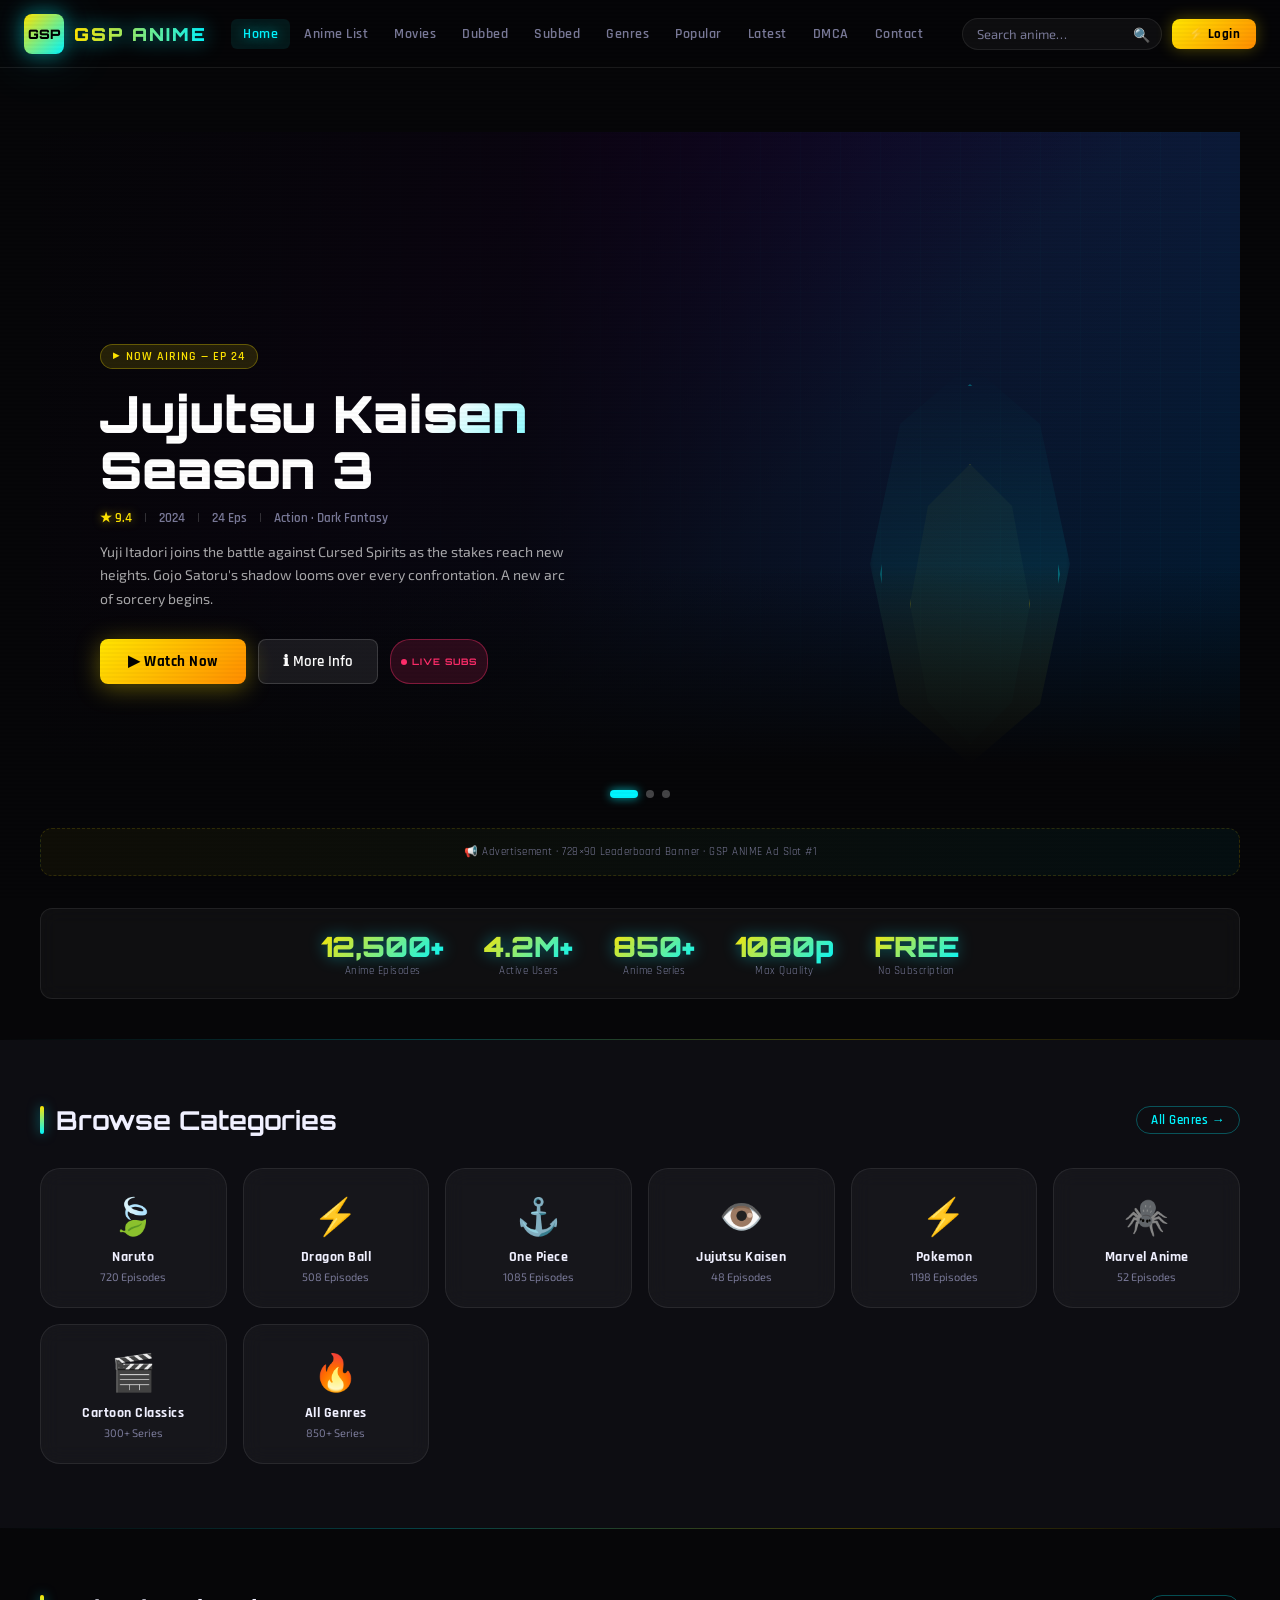
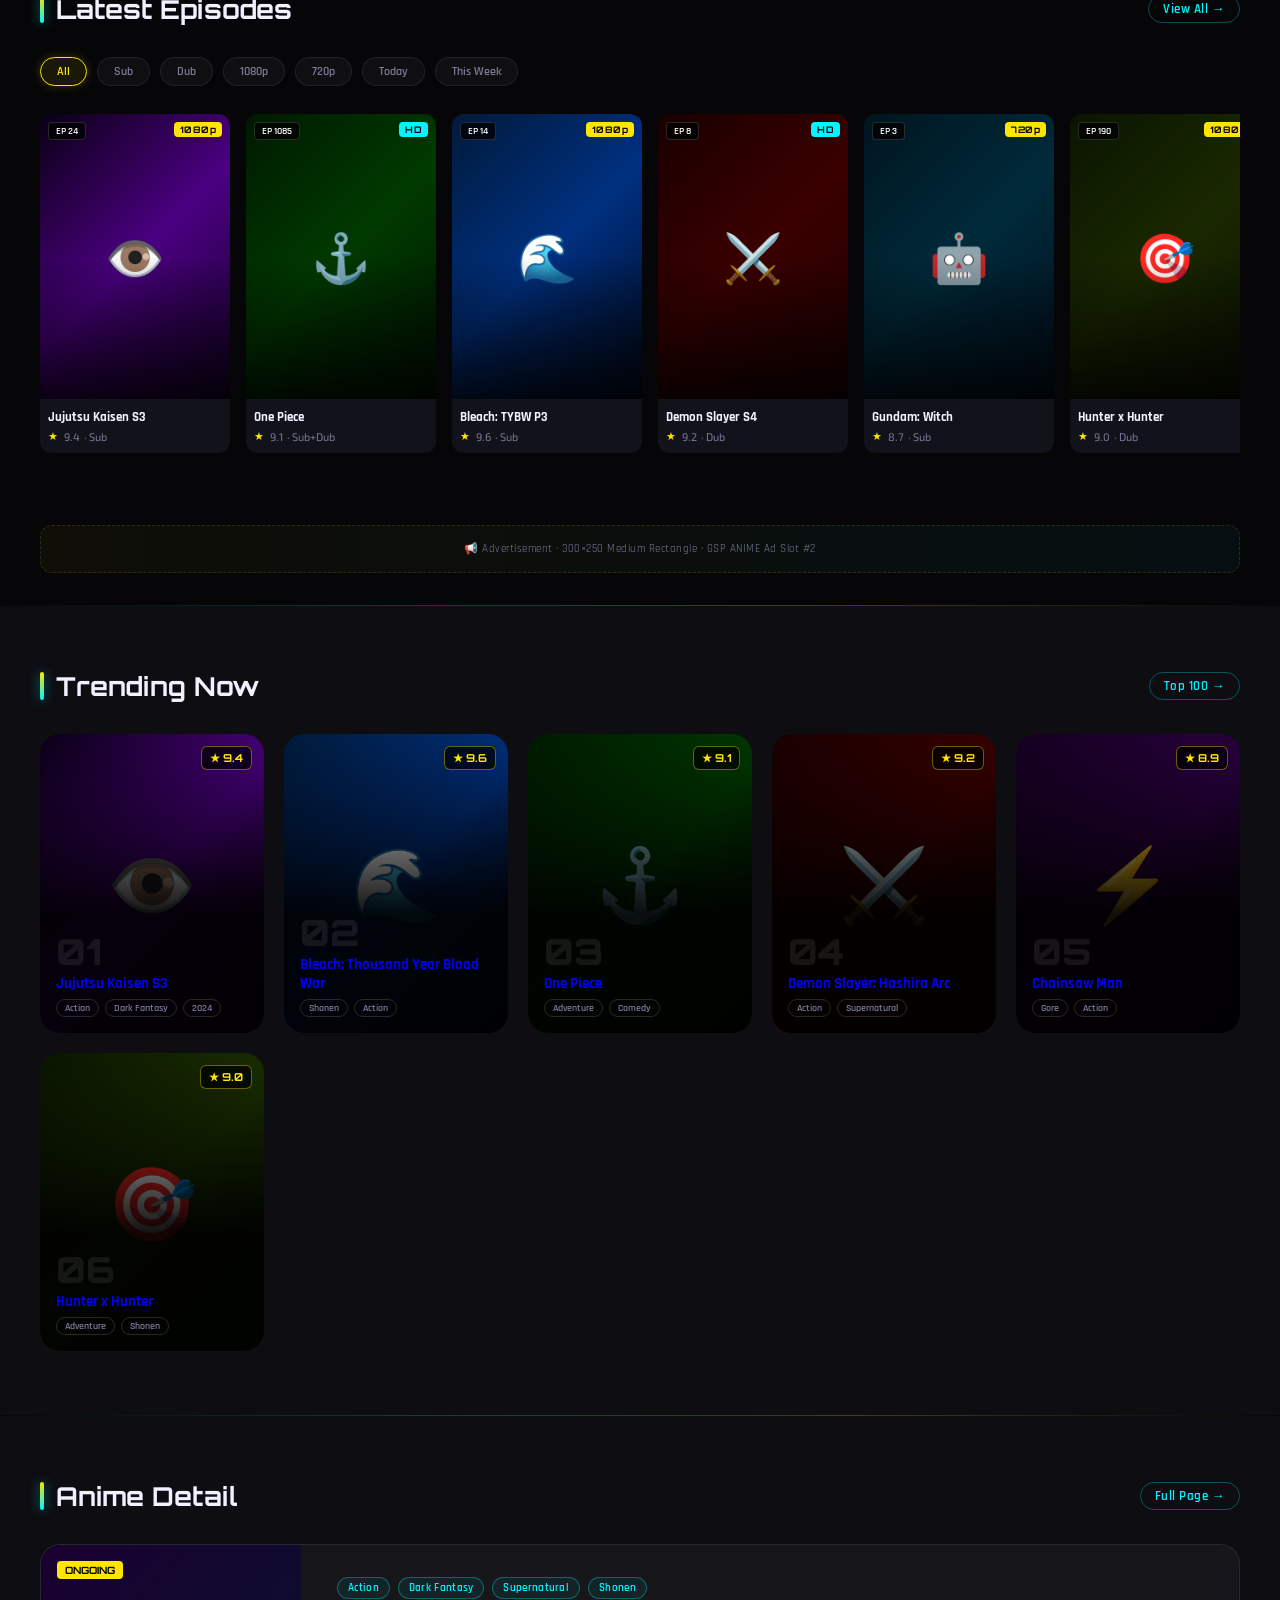
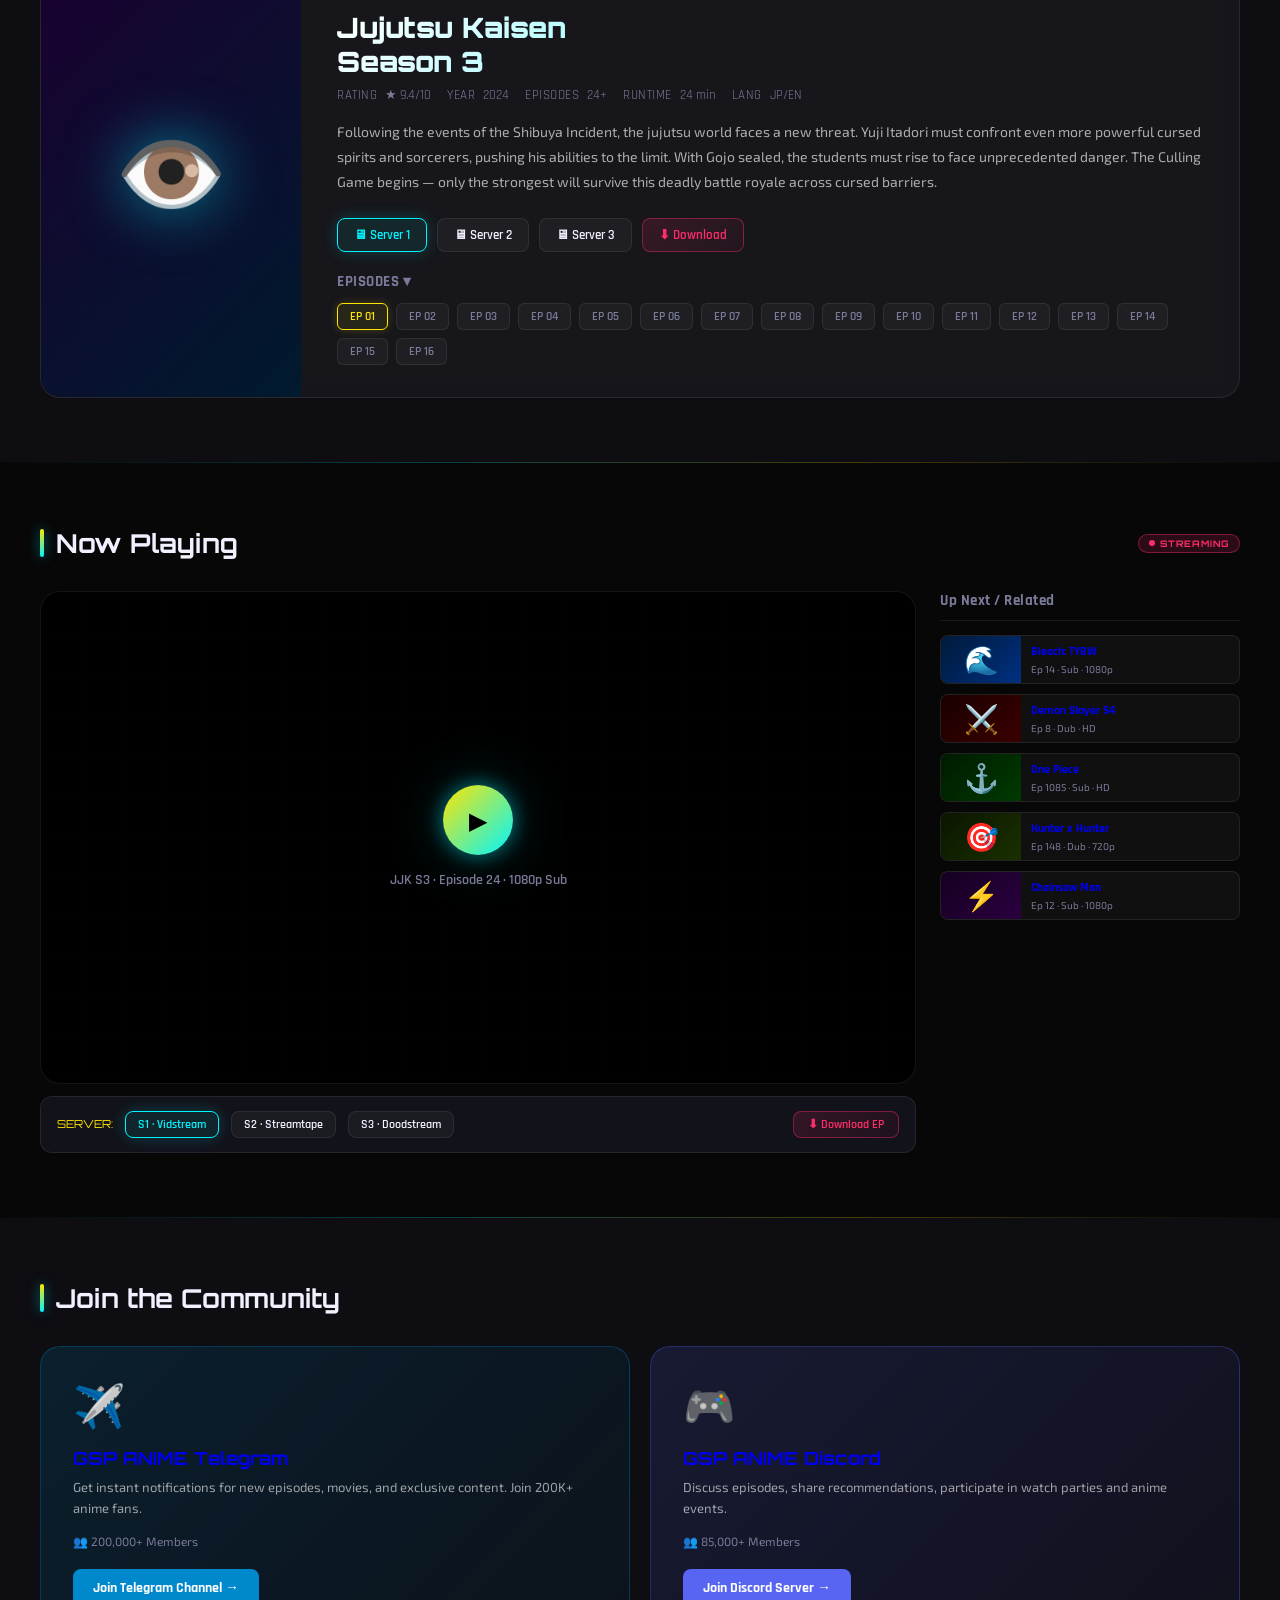
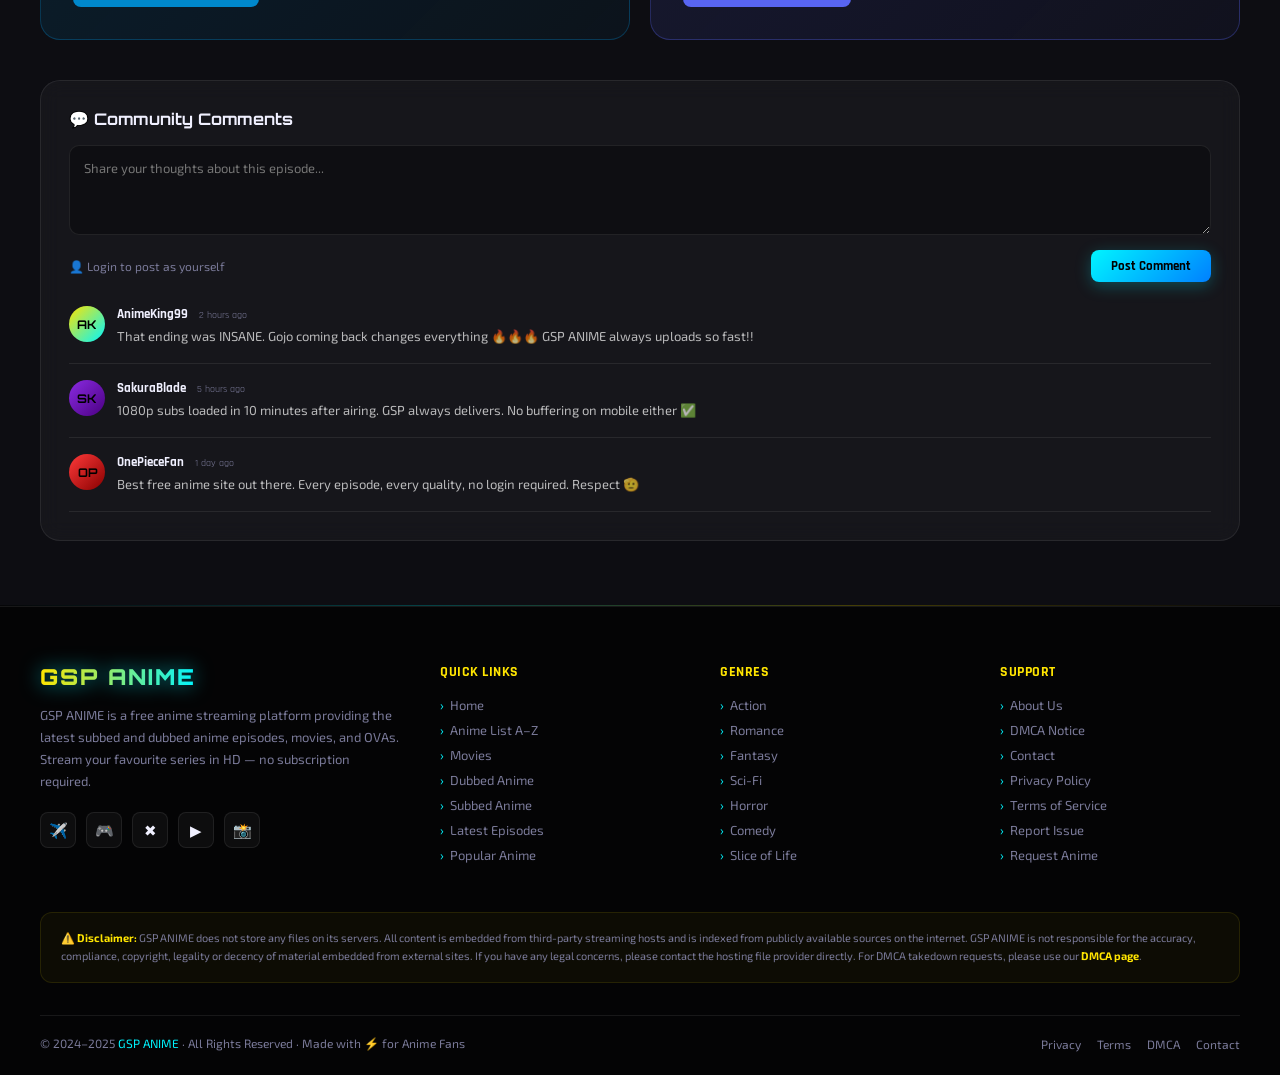
==== index.html @ dfd15b03 "Update fmt.Println message from 'Hello' to 'Goodbye'" ====
<!DOCTYPE html>
<html lang="en">
<head>
<meta charset="UTF-8">
<meta name="viewport" content="width=device-width, initial-scale=1.0">
<title>GSP ANIME – Stream Free Anime Online HD</title>
<meta name="description" content="GSP ANIME – Watch the latest anime episodes, dubbed & subbed anime, movies and more in HD quality. Free anime streaming platform.">
<link rel="preconnect" href="https://fonts.googleapis.com">
<link href="https://fonts.googleapis.com/css2?family=Orbitron:wght@400;600;700;900&family=Rajdhani:wght@400;500;600;700&family=Exo+2:wght@300;400;600;700&display=swap" rel="stylesheet">
<style>
  :root {
    --neon-yellow: #FFE500;
    --neon-cyan: #00F5FF;
    --neon-pink: #FF2D6B;
    --bg-black: #060608;
    --bg-dark: #0D0D12;
    --bg-card: #12121A;
    --bg-glass: rgba(255,255,255,0.04);
    --border-glass: rgba(255,255,255,0.08);
    --text-primary: #F0F0FF;
    --text-muted: #7A7A99;
    --glow-yellow: 0 0 20px rgba(255,229,0,0.5), 0 0 60px rgba(255,229,0,0.2);
    --glow-cyan: 0 0 20px rgba(0,245,255,0.5), 0 0 60px rgba(0,245,255,0.2);
    --glow-pink: 0 0 20px rgba(255,45,107,0.5);
    --font-display: 'Orbitron', monospace;
    --font-heading: 'Rajdhani', sans-serif;
    --font-body: 'Exo 2', sans-serif;
    --radius: 12px;
    --radius-lg: 20px;
  }

  * { margin: 0; padding: 0; box-sizing: border-box; }

  html { scroll-behavior: smooth; }

  body {
    background: var(--bg-black);
    color: var(--text-primary);
    font-family: var(--font-body);
    overflow-x: hidden;
    cursor: default;
  }

  /* SCROLLBAR */
  ::-webkit-scrollbar { width: 6px; }
  ::-webkit-scrollbar-track { background: var(--bg-dark); }
  ::-webkit-scrollbar-thumb { background: var(--neon-cyan); border-radius: 3px; }

  /* =========== NAVBAR =========== */
  .navbar {
    position: fixed; top: 0; left: 0; right: 0; z-index: 1000;
    background: rgba(6,6,8,0.85);
    backdrop-filter: blur(20px);
    border-bottom: 1px solid var(--border-glass);
    padding: 0 24px;
    height: 68px;
    display: flex; align-items: center; gap: 24px;
    transition: background 0.3s;
  }

  .nav-logo {
    flex-shrink: 0;
    display: flex; align-items: center; gap: 10px;
    text-decoration: none;
  }

  .logo-icon {
    width: 40px; height: 40px;
    background: linear-gradient(135deg, var(--neon-yellow), var(--neon-cyan));
    border-radius: 8px;
    display: flex; align-items: center; justify-content: center;
    font-family: var(--font-display);
    font-weight: 900; font-size: 13px;
    color: #000;
    box-shadow: var(--glow-cyan);
    position: relative;
    overflow: hidden;
  }

  .logo-icon::before {
    content: '';
    position: absolute; inset: 0;
    background: linear-gradient(45deg, transparent 30%, rgba(255,255,255,0.3) 50%, transparent 70%);
    transform: translateX(-100%);
    animation: shimmer 3s infinite;
  }

  @keyframes shimmer { to { transform: translateX(200%); } }

  .logo-text {
    font-family: var(--font-display);
    font-weight: 900; font-size: 18px;
    background: linear-gradient(90deg, var(--neon-yellow), var(--neon-cyan));
    -webkit-background-clip: text; -webkit-text-fill-color: transparent;
    letter-spacing: 2px;
    text-shadow: none;
    filter: drop-shadow(0 0 10px rgba(0,245,255,0.6));
  }

  .nav-menu {
    display: flex; align-items: center; gap: 2px;
    list-style: none; flex: 1;
    overflow-x: auto; scrollbar-width: none;
  }
  .nav-menu::-webkit-scrollbar { display: none; }

  .nav-menu a {
    display: block; padding: 6px 12px;
    color: var(--text-muted);
    text-decoration: none;
    font-family: var(--font-heading);
    font-weight: 600; font-size: 14px;
    letter-spacing: 0.5px;
    border-radius: 6px;
    transition: all 0.2s;
    white-space: nowrap;
  }

  .nav-menu a:hover, .nav-menu a.active {
    color: var(--neon-cyan);
    background: rgba(0,245,255,0.08);
    text-shadow: 0 0 12px rgba(0,245,255,0.6);
  }

  .nav-actions {
    display: flex; align-items: center; gap: 10px; flex-shrink: 0;
  }

  .search-wrap {
    position: relative;
  }

  .search-input {
    background: var(--bg-glass);
    border: 1px solid var(--border-glass);
    border-radius: 24px;
    padding: 7px 36px 7px 14px;
    color: var(--text-primary);
    font-family: var(--font-body); font-size: 13px;
    outline: none; width: 200px;
    transition: all 0.3s;
  }

  .search-input:focus {
    width: 260px;
    border-color: var(--neon-cyan);
    box-shadow: 0 0 0 2px rgba(0,245,255,0.15);
  }

  .search-input::placeholder { color: var(--text-muted); }

  .search-icon {
    position: absolute; right: 12px; top: 50%; transform: translateY(-50%);
    color: var(--text-muted); font-size: 14px; pointer-events: none;
  }

  .btn-login {
    background: linear-gradient(135deg, var(--neon-yellow), #FF8C00);
    color: #000; border: none; border-radius: 8px;
    padding: 7px 16px;
    font-family: var(--font-heading); font-weight: 700; font-size: 13px;
    letter-spacing: 0.5px; cursor: pointer;
    transition: all 0.2s;
    box-shadow: 0 0 16px rgba(255,229,0,0.3);
  }

  .btn-login:hover {
    transform: translateY(-1px);
    box-shadow: var(--glow-yellow);
  }

  /* =========== HERO =========== */
  .hero {
    margin-top: 68px;
    height: calc(100vh - 68px); min-height: 560px; max-height: 760px;
    position: relative; overflow: hidden;
  }

  .hero-slides { width: 100%; height: 100%; position: relative; }

  .hero-slide {
    position: absolute; inset: 0;
    opacity: 0; transition: opacity 0.8s ease;
    display: flex; align-items: flex-end;
  }

  .hero-slide.active { opacity: 1; }

  .hero-bg {
    position: absolute; inset: 0;
    background-size: cover; background-position: center;
  }

  .slide1 .hero-bg { background: linear-gradient(135deg, #0a0015 0%, #1a0030 30%, #0d1a3a 60%, #001a2e 100%); }
  .slide2 .hero-bg { background: linear-gradient(135deg, #0a1500 0%, #001a00 30%, #0a2000 60%, #001500 100%); }
  .slide3 .hero-bg { background: linear-gradient(135deg, #150010 0%, #2a0020 30%, #1a0a00 60%, #0a0a00 100%); }

  .hero-anime-art {
    position: absolute; right: 0; bottom: 0; top: 0;
    width: 60%; display: flex; align-items: flex-end; justify-content: flex-end;
    overflow: hidden;
  }

  .anime-silhouette {
    width: 100%; height: 100%;
    background: var(--silhouette);
    background-size: contain; background-repeat: no-repeat;
    background-position: right bottom;
    opacity: 0.7;
  }

  .slide1 .anime-silhouette {
    --silhouette: radial-gradient(ellipse at 80% 80%, rgba(255,229,0,0.15) 0%, transparent 60%),
                  radial-gradient(ellipse at 60% 50%, rgba(0,245,255,0.08) 0%, transparent 70%);
  }

  /* Decorative anime character shapes */
  .char-art {
    position: absolute; right: 80px; bottom: 0;
    width: 380px; height: 90%;
    display: flex; align-items: flex-end; justify-content: center;
  }

  .char-body {
    width: 260px; height: 100%;
    position: relative;
  }

  /* Animated geometric hero character */
  .char-glow {
    position: absolute; bottom: 0; left: 50%; transform: translateX(-50%);
    width: 200px; height: 400px;
    background: linear-gradient(to top, rgba(255,229,0,0.2), rgba(0,245,255,0.1), transparent);
    clip-path: polygon(50% 0%, 85% 15%, 100% 50%, 85% 85%, 50% 100%, 15% 85%, 0% 50%, 15% 15%);
    animation: charFloat 4s ease-in-out infinite;
    filter: blur(2px);
  }

  .char-outline {
    position: absolute; bottom: 0; left: 50%; transform: translateX(-50%);
    width: 180px; height: 380px;
    border: 2px solid rgba(0,245,255,0.4);
    clip-path: polygon(50% 0%, 85% 15%, 100% 50%, 85% 85%, 50% 100%, 15% 85%, 0% 50%, 15% 15%);
    animation: charFloat 4s ease-in-out infinite 0.5s;
    box-shadow: 0 0 30px rgba(0,245,255,0.3);
  }

  .char-inner {
    position: absolute; bottom: 20px; left: 50%; transform: translateX(-50%);
    width: 120px; height: 280px;
    border: 1px solid rgba(255,229,0,0.3);
    clip-path: polygon(50% 0%, 85% 15%, 100% 50%, 85% 85%, 50% 100%, 15% 85%, 0% 50%, 15% 15%);
    background: linear-gradient(135deg, rgba(255,229,0,0.05), rgba(0,245,255,0.05));
    animation: charFloat 4s ease-in-out infinite 1s;
  }

  @keyframes charFloat {
    0%, 100% { transform: translateX(-50%) translateY(0); }
    50% { transform: translateX(-50%) translateY(-20px); }
  }

  .hero-overlay {
    position: absolute; inset: 0;
    background: linear-gradient(90deg,
      rgba(6,6,8,0.95) 0%,
      rgba(6,6,8,0.8) 40%,
      rgba(6,6,8,0.3) 70%,
      transparent 100%);
  }

  .hero-overlay-bottom {
    position: absolute; bottom: 0; left: 0; right: 0;
    height: 200px;
    background: linear-gradient(to top, var(--bg-black), transparent);
  }

  .hero-content {
    position: relative; z-index: 2;
    max-width: 620px; padding: 0 60px 80px;
    width: 100%;
  }

  .hero-badge {
    display: inline-flex; align-items: center; gap: 6px;
    background: rgba(255,229,0,0.12);
    border: 1px solid rgba(255,229,0,0.3);
    border-radius: 20px; padding: 4px 12px;
    font-family: var(--font-heading); font-size: 12px; font-weight: 600;
    color: var(--neon-yellow); letter-spacing: 1px;
    margin-bottom: 16px;
  }

  .hero-badge::before {
    content: '▶'; font-size: 8px;
    animation: pulse 1.5s infinite;
  }

  @keyframes pulse { 0%,100%{opacity:1} 50%{opacity:0.3} }

  .hero-title {
    font-family: var(--font-display);
    font-size: clamp(28px, 4vw, 52px);
    font-weight: 900;
    line-height: 1.1;
    margin-bottom: 12px;
    background: linear-gradient(135deg, #fff 60%, var(--neon-cyan));
    -webkit-background-clip: text; -webkit-text-fill-color: transparent;
  }

  .hero-meta {
    display: flex; align-items: center; gap: 12px;
    margin-bottom: 14px; flex-wrap: wrap;
  }

  .hero-meta span {
    font-family: var(--font-heading); font-size: 13px; font-weight: 600;
    color: var(--text-muted);
  }

  .hero-meta .rating {
    color: var(--neon-yellow);
    text-shadow: 0 0 10px rgba(255,229,0,0.5);
  }

  .hero-meta .sep { color: rgba(255,255,255,0.2); }

  .hero-desc {
    font-size: 14px; line-height: 1.7;
    color: rgba(255,255,255,0.65);
    margin-bottom: 28px;
    max-width: 480px;
  }

  .hero-actions { display: flex; gap: 12px; flex-wrap: wrap; }

  .btn-watch {
    display: inline-flex; align-items: center; gap: 8px;
    background: linear-gradient(135deg, var(--neon-yellow), #FF8C00);
    color: #000; border: none; border-radius: 8px;
    padding: 12px 28px;
    font-family: var(--font-heading); font-weight: 700; font-size: 15px;
    letter-spacing: 0.5px; cursor: pointer;
    transition: all 0.3s;
    box-shadow: 0 4px 24px rgba(255,229,0,0.35);
    text-decoration: none;
  }

  .btn-watch:hover {
    transform: translateY(-2px) scale(1.02);
    box-shadow: var(--glow-yellow);
  }

  .btn-info {
    display: inline-flex; align-items: center; gap: 8px;
    background: rgba(255,255,255,0.08);
    border: 1px solid rgba(255,255,255,0.15);
    color: #fff; border-radius: 8px;
    padding: 12px 24px;
    font-family: var(--font-heading); font-weight: 600; font-size: 15px;
    cursor: pointer; transition: all 0.3s;
    text-decoration: none;
    backdrop-filter: blur(8px);
  }

  .btn-info:hover {
    border-color: var(--neon-cyan);
    color: var(--neon-cyan);
    background: rgba(0,245,255,0.08);
    box-shadow: 0 0 20px rgba(0,245,255,0.2);
  }

  .hero-indicators {
    position: absolute; bottom: 30px; left: 50%; transform: translateX(-50%);
    display: flex; gap: 8px; z-index: 10;
  }

  .indicator {
    width: 8px; height: 8px; border-radius: 50%;
    background: rgba(255,255,255,0.25);
    cursor: pointer; transition: all 0.3s;
    border: none;
  }

  .indicator.active {
    width: 28px; border-radius: 4px;
    background: var(--neon-cyan);
    box-shadow: 0 0 10px rgba(0,245,255,0.7);
  }

  /* =========== SECTION COMMON =========== */
  section { padding: 64px 40px; }

  .section-header {
    display: flex; align-items: center; justify-content: space-between;
    margin-bottom: 32px;
  }

  .section-title {
    font-family: var(--font-display);
    font-size: clamp(18px, 2.5vw, 26px);
    font-weight: 700;
    display: flex; align-items: center; gap: 12px;
  }

  .section-title::before {
    content: '';
    display: block; width: 4px; height: 28px;
    background: linear-gradient(to bottom, var(--neon-yellow), var(--neon-cyan));
    border-radius: 2px;
    box-shadow: 0 0 12px rgba(0,245,255,0.5);
  }

  .section-link {
    font-family: var(--font-heading); font-weight: 600; font-size: 13px;
    color: var(--neon-cyan); text-decoration: none; letter-spacing: 0.5px;
    border: 1px solid rgba(0,245,255,0.3);
    padding: 5px 14px; border-radius: 20px;
    transition: all 0.2s;
  }

  .section-link:hover {
    background: rgba(0,245,255,0.1);
    box-shadow: 0 0 12px rgba(0,245,255,0.3);
  }

  /* =========== CATEGORIES =========== */
  .categories-section { background: var(--bg-dark); }

  .categories-grid {
    display: grid;
    grid-template-columns: repeat(auto-fill, minmax(160px, 1fr));
    gap: 16px;
  }

  .category-card {
    background: var(--bg-glass);
    border: 1px solid var(--border-glass);
    border-radius: var(--radius-lg);
    padding: 24px 16px;
    text-align: center;
    cursor: pointer;
    transition: all 0.3s;
    backdrop-filter: blur(10px);
    position: relative; overflow: hidden;
    text-decoration: none;
    display: block;
  }

  .category-card::before {
    content: '';
    position: absolute; inset: 0;
    background: var(--card-grad, linear-gradient(135deg, rgba(255,229,0,0.05), rgba(0,245,255,0.05)));
    opacity: 0; transition: opacity 0.3s;
  }

  .category-card:hover::before { opacity: 1; }

  .category-card:hover {
    border-color: var(--card-accent, var(--neon-cyan));
    transform: translateY(-4px);
    box-shadow: 0 8px 32px rgba(0,0,0,0.4), 0 0 20px var(--card-glow, rgba(0,245,255,0.2));
  }

  .cat-emoji { font-size: 36px; margin-bottom: 10px; display: block; }

  .cat-name {
    font-family: var(--font-heading); font-weight: 700; font-size: 14px;
    color: var(--text-primary); letter-spacing: 0.5px;
  }

  .cat-count {
    font-size: 11px; color: var(--text-muted); margin-top: 4px;
  }

  /* Naruto = orange, DBZ = gold, OP = red, JJK = purple, Pokemon = yellow, Marvel = red, Cartoon = cyan */
  .cat-naruto { --card-accent: #FF6B00; --card-glow: rgba(255,107,0,0.2); --card-grad: linear-gradient(135deg, rgba(255,107,0,0.08), transparent); }
  .cat-dbz { --card-accent: #FFD700; --card-glow: rgba(255,215,0,0.2); --card-grad: linear-gradient(135deg, rgba(255,215,0,0.08), transparent); }
  .cat-op { --card-accent: #FF3A3A; --card-glow: rgba(255,58,58,0.2); --card-grad: linear-gradient(135deg, rgba(255,58,58,0.08), transparent); }
  .cat-jjk { --card-accent: #8A2BE2; --card-glow: rgba(138,43,226,0.2); --card-grad: linear-gradient(135deg, rgba(138,43,226,0.08), transparent); }
  .cat-poke { --card-accent: var(--neon-yellow); --card-glow: rgba(255,229,0,0.2); --card-grad: linear-gradient(135deg, rgba(255,229,0,0.08), transparent); }
  .cat-marvel { --card-accent: #FF1744; --card-glow: rgba(255,23,68,0.2); --card-grad: linear-gradient(135deg, rgba(255,23,68,0.08), transparent); }
  .cat-classic { --card-accent: var(--neon-cyan); --card-glow: rgba(0,245,255,0.2); --card-grad: linear-gradient(135deg, rgba(0,245,255,0.08), transparent); }

  /* =========== ANIME CARD =========== */
  .anime-card {
    flex: 0 0 190px; position: relative;
    border-radius: var(--radius);
    overflow: hidden; cursor: pointer;
    transition: transform 0.3s;
    text-decoration: none;
    display: block;
  }

  .anime-card:hover { transform: scale(1.05) translateY(-4px); }

  .anime-card:hover .card-overlay { opacity: 1; }

  .card-thumb {
    width: 100%; aspect-ratio: 2/3;
    display: flex; align-items: center; justify-content: center;
    font-size: 48px;
    background: var(--thumb-bg, linear-gradient(135deg, #1a1a2e, #16213e));
    position: relative;
    overflow: hidden;
  }

  .card-thumb::after {
    content: '';
    position: absolute; inset: 0;
    background: linear-gradient(to top, rgba(0,0,0,0.8) 0%, transparent 50%);
  }

  .card-overlay {
    position: absolute; inset: 0;
    background: rgba(0,245,255,0.1);
    opacity: 0; transition: opacity 0.3s;
    display: flex; align-items: center; justify-content: center;
  }

  .play-btn-overlay {
    width: 50px; height: 50px;
    background: rgba(0,0,0,0.7);
    border: 2px solid var(--neon-cyan);
    border-radius: 50%;
    display: flex; align-items: center; justify-content: center;
    font-size: 16px;
    box-shadow: var(--glow-cyan);
    transition: transform 0.2s;
  }

  .anime-card:hover .play-btn-overlay { transform: scale(1.1); }

  .quality-badge {
    position: absolute; top: 8px; right: 8px; z-index: 2;
    background: var(--neon-yellow);
    color: #000; font-family: var(--font-display);
    font-size: 9px; font-weight: 700;
    padding: 2px 6px; border-radius: 4px;
    letter-spacing: 0.5px;
  }

  .quality-badge.hd { background: var(--neon-cyan); color: #000; }

  .ep-badge {
    position: absolute; top: 8px; left: 8px; z-index: 2;
    background: rgba(0,0,0,0.75);
    border: 1px solid rgba(255,255,255,0.15);
    color: #fff; font-size: 10px;
    padding: 2px 7px; border-radius: 4px;
    font-family: var(--font-heading); font-weight: 600;
    backdrop-filter: blur(4px);
  }

  .card-info {
    padding: 10px 8px;
    background: var(--bg-card);
  }

  .card-title {
    font-family: var(--font-heading); font-weight: 700; font-size: 13px;
    color: var(--text-primary);
    white-space: nowrap; overflow: hidden; text-overflow: ellipsis;
    margin-bottom: 4px;
  }

  .card-sub {
    font-size: 11px; color: var(--text-muted);
    display: flex; align-items: center; gap: 6px;
  }

  .star { color: var(--neon-yellow); }

  /* =========== SCROLL ROW =========== */
  .scroll-row {
    display: flex; gap: 16px;
    overflow-x: auto; scrollbar-width: none;
    padding-bottom: 8px;
  }
  .scroll-row::-webkit-scrollbar { display: none; }

  /* =========== TRENDING GRID =========== */
  .trending-grid {
    display: grid;
    grid-template-columns: repeat(auto-fill, minmax(200px, 1fr));
    gap: 20px;
  }

  .trend-card {
    position: relative; border-radius: var(--radius-lg);
    overflow: hidden; cursor: pointer;
    aspect-ratio: 3/4;
    transition: transform 0.3s;
    text-decoration: none; display: block;
  }

  .trend-card:hover { transform: scale(1.03); }

  .trend-bg {
    position: absolute; inset: 0;
    display: flex; align-items: center; justify-content: center;
    font-size: 72px;
    background: var(--trend-bg);
  }

  .trend-overlay {
    position: absolute; inset: 0;
    background: linear-gradient(to top, rgba(0,0,0,0.92) 40%, transparent);
  }

  .trend-content {
    position: absolute; bottom: 0; left: 0; right: 0; padding: 16px;
  }

  .trend-rank {
    font-family: var(--font-display); font-size: 36px; font-weight: 900;
    color: rgba(255,255,255,0.08); line-height: 1;
    margin-bottom: 4px;
  }

  .trend-title {
    font-family: var(--font-heading); font-weight: 700; font-size: 15px;
    margin-bottom: 6px;
  }

  .trend-tags { display: flex; gap: 6px; flex-wrap: wrap; }

  .tag {
    font-size: 10px; font-family: var(--font-heading); font-weight: 600;
    padding: 2px 8px; border-radius: 20px;
    border: 1px solid rgba(255,255,255,0.15);
    color: var(--text-muted);
  }

  .rating-badge-abs {
    position: absolute; top: 12px; right: 12px;
    background: rgba(0,0,0,0.7);
    border: 1px solid rgba(255,229,0,0.4);
    border-radius: 6px; padding: 4px 8px;
    font-family: var(--font-display); font-size: 11px; font-weight: 700;
    color: var(--neon-yellow);
    backdrop-filter: blur(6px);
    display: flex; align-items: center; gap: 3px;
  }

  /* =========== DETAIL PAGE PREVIEW =========== */
  .detail-section { background: var(--bg-dark); }

  .detail-card {
    background: var(--bg-glass);
    border: 1px solid var(--border-glass);
    border-radius: var(--radius-lg);
    overflow: hidden;
    backdrop-filter: blur(10px);
  }

  .detail-inner {
    display: grid;
    grid-template-columns: 260px 1fr;
    gap: 0;
  }

  .detail-poster {
    position: relative;
    background: linear-gradient(135deg, #1a0030, #001a2e);
    display: flex; align-items: center; justify-content: center;
    font-size: 80px;
    min-height: 400px;
  }

  .detail-poster-badge {
    position: absolute; top: 16px; left: 16px;
    background: var(--neon-yellow);
    color: #000; font-family: var(--font-display);
    font-size: 10px; font-weight: 700;
    padding: 3px 8px; border-radius: 4px;
  }

  .detail-info { padding: 32px 36px; }

  .detail-genre-row { display: flex; gap: 8px; margin-bottom: 12px; flex-wrap: wrap; }

  .genre-chip {
    font-family: var(--font-heading); font-size: 11px; font-weight: 600;
    padding: 3px 10px; border-radius: 20px;
    border: 1px solid rgba(0,245,255,0.3);
    color: var(--neon-cyan); background: rgba(0,245,255,0.06);
    letter-spacing: 0.3px;
  }

  .detail-title {
    font-family: var(--font-display); font-size: 28px; font-weight: 900;
    line-height: 1.2; margin-bottom: 8px;
    background: linear-gradient(135deg, #fff, var(--neon-cyan));
    -webkit-background-clip: text; -webkit-text-fill-color: transparent;
  }

  .detail-meta-row {
    display: flex; align-items: center; gap: 16px;
    margin-bottom: 16px; flex-wrap: wrap;
  }

  .detail-meta-row span {
    font-family: var(--font-heading); font-size: 13px; color: var(--text-muted);
    display: flex; align-items: center; gap: 5px;
  }

  .meta-label { color: rgba(255,255,255,0.4); font-size: 10px; letter-spacing: 0.5px; }

  .detail-synopsis {
    font-size: 14px; line-height: 1.8; color: rgba(255,255,255,0.65);
    margin-bottom: 24px;
  }

  .server-btns { display: flex; gap: 10px; margin-bottom: 20px; flex-wrap: wrap; }

  .btn-server {
    background: var(--bg-glass); border: 1px solid var(--border-glass);
    color: var(--text-primary); border-radius: 8px;
    padding: 8px 16px; cursor: pointer;
    font-family: var(--font-heading); font-weight: 600; font-size: 13px;
    transition: all 0.2s;
    display: flex; align-items: center; gap: 6px;
  }

  .btn-server:hover, .btn-server.active {
    border-color: var(--neon-cyan);
    color: var(--neon-cyan);
    background: rgba(0,245,255,0.08);
    box-shadow: 0 0 16px rgba(0,245,255,0.2);
  }

  .btn-download {
    background: linear-gradient(135deg, rgba(255,45,107,0.15), rgba(255,45,107,0.05));
    border: 1px solid rgba(255,45,107,0.4);
    color: var(--neon-pink); border-radius: 8px;
    padding: 8px 16px; cursor: pointer;
    font-family: var(--font-heading); font-weight: 600; font-size: 13px;
    transition: all 0.2s;
    display: flex; align-items: center; gap: 6px;
  }

  .btn-download:hover {
    box-shadow: var(--glow-pink);
    transform: translateY(-1px);
  }

  .episode-list { margin-top: 20px; }

  .ep-list-title {
    font-family: var(--font-heading); font-weight: 700; font-size: 15px;
    margin-bottom: 12px; color: var(--text-muted); letter-spacing: 0.5px;
  }

  .ep-grid { display: flex; flex-wrap: wrap; gap: 8px; }

  .ep-pill {
    background: var(--bg-glass); border: 1px solid var(--border-glass);
    border-radius: 6px; padding: 5px 12px;
    font-family: var(--font-heading); font-size: 12px; font-weight: 600;
    color: var(--text-muted); cursor: pointer;
    transition: all 0.2s;
  }

  .ep-pill:hover, .ep-pill.current {
    border-color: var(--neon-yellow);
    color: var(--neon-yellow);
    background: rgba(255,229,0,0.08);
    box-shadow: 0 0 10px rgba(255,229,0,0.2);
  }

  /* =========== VIDEO PLAYER PREVIEW =========== */
  .player-section { background: #070708; }

  .player-layout {
    display: grid;
    grid-template-columns: 1fr 300px;
    gap: 24px;
  }

  .player-wrap {
    border-radius: var(--radius-lg);
    overflow: hidden;
    background: #000;
    aspect-ratio: 16/9;
    position: relative;
    display: flex; align-items: center; justify-content: center;
    border: 1px solid var(--border-glass);
  }

  .player-placeholder {
    display: flex; flex-direction: column; align-items: center; gap: 16px;
  }

  .player-play-icon {
    width: 70px; height: 70px;
    background: linear-gradient(135deg, var(--neon-yellow), var(--neon-cyan));
    border-radius: 50%;
    display: flex; align-items: center; justify-content: center;
    font-size: 24px; color: #000;
    box-shadow: var(--glow-cyan);
    cursor: pointer;
    transition: transform 0.2s;
    animation: pulseScale 2s infinite;
  }

  @keyframes pulseScale {
    0%,100%{transform:scale(1);box-shadow:var(--glow-cyan)}
    50%{transform:scale(1.08);box-shadow:0 0 40px rgba(0,245,255,0.6)}
  }

  .player-label { font-family: var(--font-heading); font-weight: 600; color: var(--text-muted); font-size: 14px; }

  .player-controls {
    background: var(--bg-card);
    border: 1px solid var(--border-glass);
    border-radius: var(--radius);
    padding: 14px 16px;
    margin-top: 12px;
    display: flex; align-items: center; gap: 12px;
    flex-wrap: wrap;
  }

  .player-controls span { font-family: var(--font-heading); font-size: 12px; color: var(--text-muted); }

  .related-title {
    font-family: var(--font-heading); font-weight: 700; font-size: 15px;
    margin-bottom: 14px; color: var(--text-muted);
    letter-spacing: 0.5px; padding-bottom: 10px;
    border-bottom: 1px solid var(--border-glass);
  }

  .related-list { display: flex; flex-direction: column; gap: 10px; }

  .related-item {
    display: flex; gap: 10px;
    background: var(--bg-glass); border: 1px solid var(--border-glass);
    border-radius: 8px; overflow: hidden; cursor: pointer;
    transition: all 0.2s; text-decoration: none;
  }

  .related-item:hover {
    border-color: rgba(0,245,255,0.3);
    background: rgba(0,245,255,0.04);
  }

  .related-thumb {
    width: 80px; flex-shrink: 0;
    background: var(--rthumb, linear-gradient(135deg, #1a1a2e, #16213e));
    display: flex; align-items: center; justify-content: center;
    font-size: 28px;
  }

  .related-info { padding: 8px 10px 8px 0; flex: 1; }

  .related-name { font-family: var(--font-heading); font-weight: 700; font-size: 12px; margin-bottom: 4px; }
  .related-ep { font-size: 10px; color: var(--text-muted); }

  /* =========== COMMUNITY =========== */
  .community-section { background: var(--bg-dark); }

  .community-cards {
    display: grid; grid-template-columns: 1fr 1fr; gap: 20px;
    margin-bottom: 40px;
  }

  .comm-card {
    border-radius: var(--radius-lg); padding: 32px;
    position: relative; overflow: hidden;
    text-decoration: none; display: block;
    transition: transform 0.3s;
  }

  .comm-card:hover { transform: translateY(-4px); }

  .telegram-card {
    background: linear-gradient(135deg, rgba(0,136,204,0.15), rgba(0,136,204,0.05));
    border: 1px solid rgba(0,136,204,0.3);
  }

  .discord-card {
    background: linear-gradient(135deg, rgba(88,101,242,0.15), rgba(88,101,242,0.05));
    border: 1px solid rgba(88,101,242,0.3);
  }

  .comm-icon { font-size: 42px; margin-bottom: 16px; }

  .comm-title {
    font-family: var(--font-display); font-size: 18px; font-weight: 700;
    margin-bottom: 8px;
  }

  .comm-desc { font-size: 13px; color: rgba(255,255,255,0.6); line-height: 1.6; margin-bottom: 16px; }

  .comm-members { font-size: 12px; color: var(--text-muted); margin-bottom: 20px; }

  .btn-join {
    display: inline-flex; align-items: center; gap: 6px;
    border-radius: 8px; padding: 10px 20px;
    font-family: var(--font-heading); font-weight: 700; font-size: 14px;
    border: none; cursor: pointer; transition: all 0.2s;
  }

  .btn-tg { background: #0088CC; color: #fff; }
  .btn-tg:hover { background: #0099DD; box-shadow: 0 4px 20px rgba(0,136,204,0.4); }
  .btn-dc { background: #5865F2; color: #fff; }
  .btn-dc:hover { background: #6B78FF; box-shadow: 0 4px 20px rgba(88,101,242,0.4); }

  .comment-box {
    background: var(--bg-glass);
    border: 1px solid var(--border-glass);
    border-radius: var(--radius-lg); padding: 28px;
    backdrop-filter: blur(10px);
  }

  .comment-title {
    font-family: var(--font-display); font-size: 16px; font-weight: 700;
    margin-bottom: 16px;
    display: flex; align-items: center; gap: 10px;
  }

  .comment-input-area {
    background: rgba(0,0,0,0.3);
    border: 1px solid var(--border-glass);
    border-radius: 10px; width: 100%;
    padding: 14px; color: var(--text-primary);
    font-family: var(--font-body); font-size: 13px;
    resize: vertical; min-height: 90px;
    outline: none; transition: border-color 0.2s;
  }

  .comment-input-area:focus { border-color: var(--neon-cyan); }

  .comment-actions {
    display: flex; align-items: center; justify-content: space-between;
    margin-top: 12px;
  }

  .comment-user { font-size: 12px; color: var(--text-muted); }

  .btn-comment {
    background: linear-gradient(135deg, var(--neon-cyan), #0080FF);
    color: #000; border: none; border-radius: 8px;
    padding: 8px 20px; cursor: pointer;
    font-family: var(--font-heading); font-weight: 700; font-size: 13px;
    transition: all 0.2s; box-shadow: 0 4px 16px rgba(0,245,255,0.25);
  }

  .btn-comment:hover {
    transform: translateY(-1px);
    box-shadow: var(--glow-cyan);
  }

  .comment-items { margin-top: 24px; display: flex; flex-direction: column; gap: 16px; }

  .comment-item {
    display: flex; gap: 12px;
    padding-bottom: 16px;
    border-bottom: 1px solid var(--border-glass);
  }

  .comment-avatar {
    width: 36px; height: 36px; border-radius: 50%;
    flex-shrink: 0;
    background: var(--av-bg, linear-gradient(135deg, var(--neon-yellow), var(--neon-cyan)));
    display: flex; align-items: center; justify-content: center;
    font-family: var(--font-display); font-weight: 700; font-size: 12px; color: #000;
  }

  .comment-body .comment-name {
    font-family: var(--font-heading); font-weight: 700; font-size: 13px;
    margin-bottom: 4px;
  }

  .comment-name span { font-size: 10px; color: var(--text-muted); font-weight: 400; margin-left: 8px; }

  .comment-text { font-size: 13px; color: rgba(255,255,255,0.7); line-height: 1.6; }

  /* =========== AD CONTAINERS =========== */
  .ad-banner {
    background: linear-gradient(90deg, rgba(255,229,0,0.04), rgba(0,245,255,0.04));
    border: 1px dashed rgba(255,229,0,0.15);
    border-radius: var(--radius); padding: 16px 24px;
    text-align: center; margin: 0 40px 32px;
    font-size: 11px; color: var(--text-muted);
    font-family: var(--font-heading); letter-spacing: 0.5px;
  }

  /* =========== FOOTER =========== */
  footer {
    background: #040405;
    border-top: 1px solid var(--border-glass);
    padding: 56px 40px 24px;
  }

  .footer-top {
    display: grid;
    grid-template-columns: 1.5fr 1fr 1fr 1fr;
    gap: 40px; margin-bottom: 40px;
  }

  .footer-brand .logo-text { font-size: 22px; display: inline-block; margin-bottom: 14px; }

  .footer-desc {
    font-size: 13px; color: var(--text-muted); line-height: 1.7; margin-bottom: 20px;
  }

  .social-icons { display: flex; gap: 10px; }

  .social-btn {
    width: 36px; height: 36px;
    background: var(--bg-glass); border: 1px solid var(--border-glass);
    border-radius: 8px; display: flex; align-items: center; justify-content: center;
    font-size: 15px; cursor: pointer;
    transition: all 0.2s; text-decoration: none;
    color: var(--text-primary);
  }

  .social-btn:hover {
    border-color: var(--neon-cyan);
    background: rgba(0,245,255,0.1);
    box-shadow: 0 0 12px rgba(0,245,255,0.3);
    transform: translateY(-2px);
  }

  .footer-col h4 {
    font-family: var(--font-heading); font-weight: 700; font-size: 14px;
    color: var(--neon-yellow); margin-bottom: 16px; letter-spacing: 0.5px;
    text-transform: uppercase;
  }

  .footer-links { list-style: none; }

  .footer-links li { margin-bottom: 9px; }

  .footer-links a {
    font-size: 13px; color: var(--text-muted); text-decoration: none;
    transition: color 0.2s; display: flex; align-items: center; gap: 6px;
  }

  .footer-links a::before { content: '›'; color: var(--neon-cyan); }

  .footer-links a:hover { color: var(--neon-cyan); }

  .footer-disclaimer {
    background: rgba(255,229,0,0.04);
    border: 1px solid rgba(255,229,0,0.1);
    border-radius: var(--radius); padding: 16px 20px;
    font-size: 11px; color: var(--text-muted); line-height: 1.7;
    margin-bottom: 32px;
  }

  .footer-disclaimer strong { color: var(--neon-yellow); }

  .footer-bottom {
    border-top: 1px solid var(--border-glass); padding-top: 20px;
    display: flex; align-items: center; justify-content: space-between;
    flex-wrap: wrap; gap: 12px;
  }

  .footer-copy { font-size: 12px; color: var(--text-muted); }

  .footer-copy span { color: var(--neon-cyan); }

  /* =========== NEON DIVIDER =========== */
  .neon-divider {
    height: 1px;
    background: linear-gradient(90deg, transparent, var(--neon-cyan), var(--neon-yellow), transparent);
    margin: 0;
    opacity: 0.25;
  }

  /* =========== FILTERS BAR =========== */
  .filters-bar {
    display: flex; gap: 10px; align-items: center;
    margin-bottom: 28px; flex-wrap: wrap;
  }

  .filter-btn {
    background: var(--bg-glass); border: 1px solid var(--border-glass);
    color: var(--text-muted); border-radius: 20px;
    padding: 6px 16px; cursor: pointer;
    font-family: var(--font-heading); font-weight: 600; font-size: 12px;
    transition: all 0.2s;
  }

  .filter-btn:hover, .filter-btn.active {
    border-color: var(--neon-yellow);
    color: var(--neon-yellow);
    background: rgba(255,229,0,0.08);
    box-shadow: 0 0 10px rgba(255,229,0,0.2);
  }

  /* =========== LIVE BADGE =========== */
  .live-badge {
    display: inline-flex; align-items: center; gap: 5px;
    background: rgba(255,45,107,0.15);
    border: 1px solid rgba(255,45,107,0.4);
    border-radius: 20px; padding: 3px 10px;
    font-family: var(--font-display); font-size: 9px; font-weight: 700;
    color: var(--neon-pink); letter-spacing: 1px;
  }

  .live-dot {
    width: 6px; height: 6px; border-radius: 50%;
    background: var(--neon-pink);
    animation: pulse 1s infinite;
  }

  /* =========== STATS BAR =========== */
  .stats-bar {
    background: var(--bg-glass);
    border: 1px solid var(--border-glass);
    border-radius: var(--radius); padding: 20px 32px;
    display: flex; gap: 40px; justify-content: center;
    margin: 0 40px 0; flex-wrap: wrap;
    backdrop-filter: blur(10px);
  }

  .stat-item { text-align: center; }

  .stat-num {
    font-family: var(--font-display); font-size: 28px; font-weight: 900;
    background: linear-gradient(135deg, var(--neon-yellow), var(--neon-cyan));
    -webkit-background-clip: text; -webkit-text-fill-color: transparent;
    filter: drop-shadow(0 0 8px rgba(0,245,255,0.4));
  }

  .stat-label { font-size: 11px; color: var(--text-muted); font-family: var(--font-heading); letter-spacing: 0.5px; }

  /* =========== SCROLL ANIMATIONS =========== */
  @keyframes fadeInUp {
    from { opacity: 0; transform: translateY(30px); }
    to { opacity: 1; transform: translateY(0); }
  }

  .fade-in { animation: fadeInUp 0.6s ease forwards; }

  /* =========== RESPONSIVE =========== */
  @media (max-width: 1024px) {
    .footer-top { grid-template-columns: 1fr 1fr; }
    .detail-inner { grid-template-columns: 1fr; }
    .detail-poster { min-height: 280px; }
    .player-layout { grid-template-columns: 1fr; }
    .related-list { display: grid; grid-template-columns: 1fr 1fr; gap: 10px; }
  }

  @media (max-width: 768px) {
    section { padding: 48px 20px; }
    .hero-content { padding: 0 24px 60px; }
    .stats-bar { margin: 0 20px; gap: 24px; }
    .ad-banner { margin: 0 20px 24px; }
    .community-cards { grid-template-columns: 1fr; }
    .footer-top { grid-template-columns: 1fr; gap: 28px; }
    footer { padding: 40px 20px 20px; }
    .nav-menu { display: none; }
    .char-art { display: none; }
    .trending-grid { grid-template-columns: repeat(2, 1fr); }
  }

  @media (max-width: 480px) {
    .hero-title { font-size: 24px; }
    .hero-content { padding: 0 16px 48px; }
    .trending-grid { grid-template-columns: 1fr 1fr; }
    .categories-grid { grid-template-columns: repeat(2, 1fr); }
    .search-input { width: 140px; }
    .search-input:focus { width: 160px; }
  }

  /* =========== GLOW SCANLINES =========== */
  .scanlines {
    position: fixed; inset: 0; z-index: 9999;
    background: repeating-linear-gradient(
      0deg, transparent, transparent 2px,
      rgba(0,0,0,0.025) 2px, rgba(0,0,0,0.025) 4px
    );
    pointer-events: none;
  }

  /* =========== CYBER GRID BG =========== */
  .cyber-grid-bg {
    position: absolute; inset: 0;
    background-image:
      linear-gradient(rgba(0,245,255,0.04) 1px, transparent 1px),
      linear-gradient(90deg, rgba(0,245,255,0.04) 1px, transparent 1px);
    background-size: 40px 40px;
    opacity: 0.5;
    pointer-events: none;
  }

  /* =========== HAMBURGER =========== */
  .hamburger {
    display: none;
    flex-direction: column; gap: 5px;
    background: none; border: none; cursor: pointer;
    padding: 4px;
  }

  .hamburger span {
    display: block; width: 22px; height: 2px;
    background: var(--text-primary); border-radius: 2px;
    transition: all 0.3s;
  }

  @media (max-width: 768px) { .hamburger { display: flex; } }

  /* =========== NOTIFICATION DOT =========== */
  .notif-wrap { position: relative; }
  .notif-dot {
    position: absolute; top: -2px; right: -2px;
    width: 8px; height: 8px; border-radius: 50%;
    background: var(--neon-pink);
    box-shadow: 0 0 8px rgba(255,45,107,0.6);
    border: 1.5px solid var(--bg-black);
  }

</style>
</head>
<body>

<!-- Scanlines -->
<div class="scanlines"></div>

<!-- ==============================
     NAVBAR
     ============================== -->
<nav class="navbar">
  <a href="#" class="nav-logo">
    <div class="logo-icon">GSP</div>
    <span class="logo-text">GSP ANIME</span>
  </a>

  <ul class="nav-menu">
    <li><a href="#" class="active">Home</a></li>
    <li><a href="#">Anime List</a></li>
    <li><a href="#">Movies</a></li>
    <li><a href="#">Dubbed</a></li>
    <li><a href="#">Subbed</a></li>
    <li><a href="#">Genres</a></li>
    <li><a href="#">Popular</a></li>
    <li><a href="#">Latest</a></li>
    <li><a href="#">DMCA</a></li>
    <li><a href="#">Contact</a></li>
  </ul>

  <div class="nav-actions">
    <div class="search-wrap">
      <input class="search-input" type="text" placeholder="Search anime…">
      <span class="search-icon">🔍</span>
    </div>
    <div class="notif-wrap">
      <button class="btn-login">⚡ Login</button>
    </div>
    <button class="hamburger" aria-label="Menu">
      <span></span><span></span><span></span>
    </button>
  </div>
</nav>

<!-- ==============================
     HERO SECTION
     ============================== -->
<section class="hero">
  <div class="hero-slides">

    <!-- Slide 1 -->
    <div class="hero-slide slide1 active">
      <div class="hero-bg"></div>
      <div class="cyber-grid-bg"></div>

      <div class="char-art">
        <div class="char-body">
          <div class="char-glow"></div>
          <div class="char-outline"></div>
          <div class="char-inner"></div>
        </div>
      </div>

      <div class="hero-overlay"></div>
      <div class="hero-overlay-bottom"></div>

      <div class="hero-content fade-in">
        <div class="hero-badge">NOW AIRING — EP 24</div>
        <h1 class="hero-title">Jujutsu Kaisen<br>Season 3</h1>
        <div class="hero-meta">
          <span class="rating">★ 9.4</span>
          <span class="sep">|</span>
          <span>2024</span>
          <span class="sep">|</span>
          <span>24 Eps</span>
          <span class="sep">|</span>
          <span>Action · Dark Fantasy</span>
        </div>
        <p class="hero-desc">
          Yuji Itadori joins the battle against Cursed Spirits as the stakes reach new heights.
          Gojo Satoru's shadow looms over every confrontation. A new arc of sorcery begins.
        </p>
        <div class="hero-actions">
          <a href="#player" class="btn-watch">▶ Watch Now</a>
          <a href="#detail" class="btn-info">ℹ More Info</a>
          <div class="live-badge"><div class="live-dot"></div>LIVE SUBS</div>
        </div>
      </div>
    </div>

    <!-- Slide 2 -->
    <div class="hero-slide slide2">
      <div class="hero-bg"></div>
      <div class="cyber-grid-bg"></div>
      <div class="hero-overlay"></div>
      <div class="hero-overlay-bottom"></div>
      <div class="hero-content">
        <div class="hero-badge">TRENDING — EP 1085</div>
        <h1 class="hero-title">One Piece<br>Egghead Arc</h1>
        <div class="hero-meta">
          <span class="rating">★ 9.1</span>
          <span class="sep">|</span>
          <span>1999–</span>
          <span class="sep">|</span>
          <span>1085+ Eps</span>
        </div>
        <p class="hero-desc">The Straw Hats face Dr. Vegapunk's island of the future. The world government closes in. An era ends.</p>
        <div class="hero-actions">
          <a href="#" class="btn-watch">▶ Watch Now</a>
          <a href="#" class="btn-info">ℹ More Info</a>
        </div>
      </div>
    </div>

    <!-- Slide 3 -->
    <div class="hero-slide slide3">
      <div class="hero-bg"></div>
      <div class="cyber-grid-bg"></div>
      <div class="hero-overlay"></div>
      <div class="hero-overlay-bottom"></div>
      <div class="hero-content">
        <div class="hero-badge">CLASSIC — 220 EPS</div>
        <h1 class="hero-title">Naruto<br>Complete Series</h1>
        <div class="hero-meta">
          <span class="rating">★ 8.9</span>
          <span class="sep">|</span>
          <span>2002–2007</span>
          <span class="sep">|</span>
          <span>720p / 1080p</span>
        </div>
        <p class="hero-desc">A young shinobi dreams of becoming Hokage. The classic ninja saga that defined a generation — now streaming HD.</p>
        <div class="hero-actions">
          <a href="#" class="btn-watch">▶ Watch Now</a>
          <a href="#" class="btn-info">ℹ More Info</a>
        </div>
      </div>
    </div>

  </div>

  <!-- Slide indicators -->
  <div class="hero-indicators">
    <button class="indicator active" data-slide="0"></button>
    <button class="indicator" data-slide="1"></button>
    <button class="indicator" data-slide="2"></button>
  </div>
</section>

<!-- AD Banner -->
<div class="ad-banner">
  📢 Advertisement · 728×90 Leaderboard Banner · GSP ANIME Ad Slot #1
</div>

<!-- ==============================
     STATS BAR
     ============================== -->
<div class="stats-bar">
  <div class="stat-item">
    <div class="stat-num">12,500+</div>
    <div class="stat-label">Anime Episodes</div>
  </div>
  <div class="stat-item">
    <div class="stat-num">4.2M+</div>
    <div class="stat-label">Active Users</div>
  </div>
  <div class="stat-item">
    <div class="stat-num">850+</div>
    <div class="stat-label">Anime Series</div>
  </div>
  <div class="stat-item">
    <div class="stat-num">1080p</div>
    <div class="stat-label">Max Quality</div>
  </div>
  <div class="stat-item">
    <div class="stat-num">FREE</div>
    <div class="stat-label">No Subscription</div>
  </div>
</div>

<div class="neon-divider" style="margin-top:40px;"></div>

<!-- ==============================
     CATEGORIES
     ============================== -->
<section class="categories-section">
  <div class="section-header">
    <h2 class="section-title">Browse Categories</h2>
    <a href="#" class="section-link">All Genres →</a>
  </div>

  <div class="categories-grid">
    <a href="#" class="category-card cat-naruto">
      <span class="cat-emoji">🍃</span>
      <div class="cat-name">Naruto</div>
      <div class="cat-count">720 Episodes</div>
    </a>
    <a href="#" class="category-card cat-dbz">
      <span class="cat-emoji">⚡</span>
      <div class="cat-name">Dragon Ball</div>
      <div class="cat-count">508 Episodes</div>
    </a>
    <a href="#" class="category-card cat-op">
      <span class="cat-emoji">⚓</span>
      <div class="cat-name">One Piece</div>
      <div class="cat-count">1085 Episodes</div>
    </a>
    <a href="#" class="category-card cat-jjk">
      <span class="cat-emoji">👁️</span>
      <div class="cat-name">Jujutsu Kaisen</div>
      <div class="cat-count">48 Episodes</div>
    </a>
    <a href="#" class="category-card cat-poke">
      <span class="cat-emoji">⚡</span>
      <div class="cat-name">Pokemon</div>
      <div class="cat-count">1198 Episodes</div>
    </a>
    <a href="#" class="category-card cat-marvel">
      <span class="cat-emoji">🕷️</span>
      <div class="cat-name">Marvel Anime</div>
      <div class="cat-count">52 Episodes</div>
    </a>
    <a href="#" class="category-card cat-classic">
      <span class="cat-emoji">🎬</span>
      <div class="cat-name">Cartoon Classics</div>
      <div class="cat-count">300+ Series</div>
    </a>
    <a href="#" class="category-card">
      <span class="cat-emoji">🔥</span>
      <div class="cat-name">All Genres</div>
      <div class="cat-count">850+ Series</div>
    </a>
  </div>
</section>

<div class="neon-divider"></div>

<!-- ==============================
     LATEST EPISODES
     ============================== -->
<section>
  <div class="section-header">
    <h2 class="section-title">Latest Episodes</h2>
    <a href="#" class="section-link">View All →</a>
  </div>

  <div class="filters-bar">
    <button class="filter-btn active">All</button>
    <button class="filter-btn">Sub</button>
    <button class="filter-btn">Dub</button>
    <button class="filter-btn">1080p</button>
    <button class="filter-btn">720p</button>
    <button class="filter-btn">Today</button>
    <button class="filter-btn">This Week</button>
  </div>

  <div class="scroll-row">
    <!-- Card 1 -->
    <a href="#" class="anime-card">
      <div class="card-thumb" style="background:linear-gradient(135deg,#0a0015,#4a0080,#1a0030);">
        <span>👁️</span>
        <div class="card-overlay"><div class="play-btn-overlay">▶</div></div>
      </div>
      <span class="quality-badge">1080p</span>
      <span class="ep-badge">EP 24</span>
      <div class="card-info">
        <div class="card-title">Jujutsu Kaisen S3</div>
        <div class="card-sub"><span class="star">★</span>9.4 &nbsp;· Sub</div>
      </div>
    </a>

    <!-- Card 2 -->
    <a href="#" class="anime-card">
      <div class="card-thumb" style="background:linear-gradient(135deg,#001a00,#003a00,#001500);">
        <span>⚓</span>
        <div class="card-overlay"><div class="play-btn-overlay">▶</div></div>
      </div>
      <span class="quality-badge hd">HD</span>
      <span class="ep-badge">EP 1085</span>
      <div class="card-info">
        <div class="card-title">One Piece</div>
        <div class="card-sub"><span class="star">★</span>9.1 &nbsp;· Sub+Dub</div>
      </div>
    </a>

    <!-- Card 3 -->
    <a href="#" class="anime-card">
      <div class="card-thumb" style="background:linear-gradient(135deg,#001a3a,#003080,#000a20);">
        <span>🌊</span>
        <div class="card-overlay"><div class="play-btn-overlay">▶</div></div>
      </div>
      <span class="quality-badge">1080p</span>
      <span class="ep-badge">EP 14</span>
      <div class="card-info">
        <div class="card-title">Bleach: TYBW P3</div>
        <div class="card-sub"><span class="star">★</span>9.6 &nbsp;· Sub</div>
      </div>
    </a>

    <!-- Card 4 -->
    <a href="#" class="anime-card">
      <div class="card-thumb" style="background:linear-gradient(135deg,#1a0000,#3a0000,#200000);">
        <span>⚔️</span>
        <div class="card-overlay"><div class="play-btn-overlay">▶</div></div>
      </div>
      <span class="quality-badge hd">HD</span>
      <span class="ep-badge">EP 8</span>
      <div class="card-info">
        <div class="card-title">Demon Slayer S4</div>
        <div class="card-sub"><span class="star">★</span>9.2 &nbsp;· Dub</div>
      </div>
    </a>

    <!-- Card 5 -->
    <a href="#" class="anime-card">
      <div class="card-thumb" style="background:linear-gradient(135deg,#001520,#002a3a,#001020);">
        <span>🤖</span>
        <div class="card-overlay"><div class="play-btn-overlay">▶</div></div>
      </div>
      <span class="quality-badge">720p</span>
      <span class="ep-badge">EP 3</span>
      <div class="card-info">
        <div class="card-title">Gundam: Witch</div>
        <div class="card-sub"><span class="star">★</span>8.7 &nbsp;· Sub</div>
      </div>
    </a>

    <!-- Card 6 -->
    <a href="#" class="anime-card">
      <div class="card-thumb" style="background:linear-gradient(135deg,#0a1500,#1a2800,#0a1000);">
        <span>🎯</span>
        <div class="card-overlay"><div class="play-btn-overlay">▶</div></div>
      </div>
      <span class="quality-badge">1080p</span>
      <span class="ep-badge">EP 190</span>
      <div class="card-info">
        <div class="card-title">Hunter x Hunter</div>
        <div class="card-sub"><span class="star">★</span>9.0 &nbsp;· Dub</div>
      </div>
    </a>

    <!-- Card 7 -->
    <a href="#" class="anime-card">
      <div class="card-thumb" style="background:linear-gradient(135deg,#150020,#2a0040,#100015);">
        <span>⚡</span>
        <div class="card-overlay"><div class="play-btn-overlay">▶</div></div>
      </div>
      <span class="quality-badge hd">HD</span>
      <span class="ep-badge">EP 55</span>
      <div class="card-info">
        <div class="card-title">Chainsaw Man</div>
        <div class="card-sub"><span class="star">★</span>8.9 &nbsp;· Sub</div>
      </div>
    </a>
  </div>
</section>

<!-- AD Banner -->
<div class="ad-banner">
  📢 Advertisement · 300×250 Medium Rectangle · GSP ANIME Ad Slot #2
</div>

<div class="neon-divider"></div>

<!-- ==============================
     TRENDING ANIME
     ============================== -->
<section style="background:var(--bg-dark);">
  <div class="section-header">
    <h2 class="section-title">Trending Now</h2>
    <a href="#" class="section-link">Top 100 →</a>
  </div>

  <div class="trending-grid">

    <a href="#" class="trend-card">
      <div class="trend-bg" style="--trend-bg:linear-gradient(135deg,#0a0015,#4a0080,#200030);">👁️</div>
      <div class="trend-overlay"></div>
      <div class="rating-badge-abs">★ 9.4</div>
      <div class="trend-content">
        <div class="trend-rank">01</div>
        <div class="trend-title">Jujutsu Kaisen S3</div>
        <div class="trend-tags">
          <span class="tag">Action</span>
          <span class="tag">Dark Fantasy</span>
          <span class="tag">2024</span>
        </div>
      </div>
    </a>

    <a href="#" class="trend-card">
      <div class="trend-bg" style="--trend-bg:linear-gradient(135deg,#001a3a,#003080,#000a20);">🌊</div>
      <div class="trend-overlay"></div>
      <div class="rating-badge-abs">★ 9.6</div>
      <div class="trend-content">
        <div class="trend-rank">02</div>
        <div class="trend-title">Bleach: Thousand Year Blood War</div>
        <div class="trend-tags">
          <span class="tag">Shonen</span><span class="tag">Action</span>
        </div>
      </div>
    </a>

    <a href="#" class="trend-card">
      <div class="trend-bg" style="--trend-bg:linear-gradient(135deg,#001a00,#003a00,#001500);">⚓</div>
      <div class="trend-overlay"></div>
      <div class="rating-badge-abs">★ 9.1</div>
      <div class="trend-content">
        <div class="trend-rank">03</div>
        <div class="trend-title">One Piece</div>
        <div class="trend-tags">
          <span class="tag">Adventure</span><span class="tag">Comedy</span>
        </div>
      </div>
    </a>

    <a href="#" class="trend-card">
      <div class="trend-bg" style="--trend-bg:linear-gradient(135deg,#1a0000,#3a0000,#200000);">⚔️</div>
      <div class="trend-overlay"></div>
      <div class="rating-badge-abs">★ 9.2</div>
      <div class="trend-content">
        <div class="trend-rank">04</div>
        <div class="trend-title">Demon Slayer: Hashira Arc</div>
        <div class="trend-tags">
          <span class="tag">Action</span><span class="tag">Supernatural</span>
        </div>
      </div>
    </a>

    <a href="#" class="trend-card">
      <div class="trend-bg" style="--trend-bg:linear-gradient(135deg,#150020,#2a0040,#100015);">⚡</div>
      <div class="trend-overlay"></div>
      <div class="rating-badge-abs">★ 8.9</div>
      <div class="trend-content">
        <div class="trend-rank">05</div>
        <div class="trend-title">Chainsaw Man</div>
        <div class="trend-tags">
          <span class="tag">Gore</span><span class="tag">Action</span>
        </div>
      </div>
    </a>

    <a href="#" class="trend-card">
      <div class="trend-bg" style="--trend-bg:linear-gradient(135deg,#0a1500,#1a3000,#0a2000);">🎯</div>
      <div class="trend-overlay"></div>
      <div class="rating-badge-abs">★ 9.0</div>
      <div class="trend-content">
        <div class="trend-rank">06</div>
        <div class="trend-title">Hunter x Hunter</div>
        <div class="trend-tags">
          <span class="tag">Adventure</span><span class="tag">Shonen</span>
        </div>
      </div>
    </a>

  </div>
</section>

<div class="neon-divider"></div>

<!-- ==============================
     ANIME DETAIL PAGE
     ============================== -->
<section class="detail-section" id="detail">
  <div class="section-header">
    <h2 class="section-title">Anime Detail</h2>
    <a href="#" class="section-link">Full Page →</a>
  </div>

  <div class="detail-card">
    <div class="detail-inner">
      <div class="detail-poster">
        <div class="cyber-grid-bg" style="opacity:0.3;"></div>
        <div style="font-size:90px;position:relative;z-index:1;filter:drop-shadow(0 0 30px rgba(0,245,255,0.5));">👁️</div>
        <div class="detail-poster-badge">ONGOING</div>
      </div>

      <div class="detail-info">
        <div class="detail-genre-row">
          <span class="genre-chip">Action</span>
          <span class="genre-chip">Dark Fantasy</span>
          <span class="genre-chip">Supernatural</span>
          <span class="genre-chip">Shonen</span>
        </div>

        <h2 class="detail-title">Jujutsu Kaisen<br>Season 3</h2>

        <div class="detail-meta-row">
          <span><span class="meta-label">RATING</span> &nbsp;★ 9.4/10</span>
          <span><span class="meta-label">YEAR</span> &nbsp;2024</span>
          <span><span class="meta-label">EPISODES</span> &nbsp;24+</span>
          <span><span class="meta-label">RUNTIME</span> &nbsp;24 min</span>
          <span><span class="meta-label">LANG</span> &nbsp;JP/EN</span>
        </div>

        <p class="detail-synopsis">
          Following the events of the Shibuya Incident, the jujutsu world faces a new threat.
          Yuji Itadori must confront even more powerful cursed spirits and sorcerers, pushing his
          abilities to the limit. With Gojo sealed, the students must rise to face unprecedented danger.
          The Culling Game begins — only the strongest will survive this deadly battle royale across cursed barriers.
        </p>

        <div class="server-btns">
          <button class="btn-server active">🖥 Server 1</button>
          <button class="btn-server">🖥 Server 2</button>
          <button class="btn-server">🖥 Server 3</button>
          <button class="btn-download">⬇ Download</button>
        </div>

        <div class="episode-list">
          <div class="ep-list-title">EPISODES ▾</div>
          <div class="ep-grid">
            <button class="ep-pill current">EP 01</button>
            <button class="ep-pill">EP 02</button>
            <button class="ep-pill">EP 03</button>
            <button class="ep-pill">EP 04</button>
            <button class="ep-pill">EP 05</button>
            <button class="ep-pill">EP 06</button>
            <button class="ep-pill">EP 07</button>
            <button class="ep-pill">EP 08</button>
            <button class="ep-pill">EP 09</button>
            <button class="ep-pill">EP 10</button>
            <button class="ep-pill">EP 11</button>
            <button class="ep-pill">EP 12</button>
            <button class="ep-pill">EP 13</button>
            <button class="ep-pill">EP 14</button>
            <button class="ep-pill">EP 15</button>
            <button class="ep-pill">EP 16</button>
          </div>
        </div>
      </div>
    </div>
  </div>
</section>

<div class="neon-divider"></div>

<!-- ==============================
     VIDEO PLAYER
     ============================== -->
<section class="player-section" id="player">
  <div class="section-header">
    <h2 class="section-title">Now Playing</h2>
    <div style="display:flex;gap:8px;align-items:center;">
      <div class="live-badge"><div class="live-dot"></div>STREAMING</div>
    </div>
  </div>

  <div class="player-layout">
    <div>
      <div class="player-wrap">
        <div class="cyber-grid-bg" style="opacity:0.2;"></div>
        <div class="player-placeholder">
          <div class="player-play-icon">▶</div>
          <div class="player-label">JJK S3 · Episode 24 · 1080p Sub</div>
        </div>
      </div>

      <div class="player-controls">
        <span style="color:var(--neon-yellow);font-family:var(--font-display);font-size:11px;">SERVER:</span>
        <button class="btn-server active" style="padding:5px 12px;font-size:12px;">S1 · Vidstream</button>
        <button class="btn-server" style="padding:5px 12px;font-size:12px;">S2 · Streamtape</button>
        <button class="btn-server" style="padding:5px 12px;font-size:12px;">S3 · Doodstream</button>
        <div style="margin-left:auto;">
          <button class="btn-download" style="padding:5px 14px;font-size:12px;">⬇ Download EP</button>
        </div>
      </div>
    </div>

    <div>
      <div class="related-title">Up Next / Related</div>
      <div class="related-list">
        <a href="#" class="related-item">
          <div class="related-thumb" style="--rthumb:linear-gradient(135deg,#001a3a,#003080);">🌊</div>
          <div class="related-info">
            <div class="related-name">Bleach: TYBW</div>
            <div class="related-ep">Ep 14 · Sub · 1080p</div>
          </div>
        </a>
        <a href="#" class="related-item">
          <div class="related-thumb" style="--rthumb:linear-gradient(135deg,#1a0000,#3a0000);">⚔️</div>
          <div class="related-info">
            <div class="related-name">Demon Slayer S4</div>
            <div class="related-ep">Ep 8 · Dub · HD</div>
          </div>
        </a>
        <a href="#" class="related-item">
          <div class="related-thumb" style="--rthumb:linear-gradient(135deg,#001a00,#003a00);">⚓</div>
          <div class="related-info">
            <div class="related-name">One Piece</div>
            <div class="related-ep">Ep 1085 · Sub · HD</div>
          </div>
        </a>
        <a href="#" class="related-item">
          <div class="related-thumb" style="--rthumb:linear-gradient(135deg,#0a1500,#1a3000);">🎯</div>
          <div class="related-info">
            <div class="related-name">Hunter x Hunter</div>
            <div class="related-ep">Ep 148 · Dub · 720p</div>
          </div>
        </a>
        <a href="#" class="related-item">
          <div class="related-thumb" style="--rthumb:linear-gradient(135deg,#150020,#2a0040);">⚡</div>
          <div class="related-info">
            <div class="related-name">Chainsaw Man</div>
            <div class="related-ep">Ep 12 · Sub · 1080p</div>
          </div>
        </a>
      </div>
    </div>
  </div>
</section>

<div class="neon-divider"></div>

<!-- ==============================
     COMMUNITY
     ============================== -->
<section class="community-section">
  <div class="section-header">
    <h2 class="section-title">Join the Community</h2>
  </div>

  <div class="community-cards">
    <a href="#" class="comm-card telegram-card">
      <div class="comm-icon">✈️</div>
      <div class="comm-title">GSP ANIME Telegram</div>
      <div class="comm-desc">Get instant notifications for new episodes, movies, and exclusive content. Join 200K+ anime fans.</div>
      <div class="comm-members">👥 200,000+ Members</div>
      <button class="btn-join btn-tg">Join Telegram Channel →</button>
    </a>

    <a href="#" class="comm-card discord-card">
      <div class="comm-icon">🎮</div>
      <div class="comm-title">GSP ANIME Discord</div>
      <div class="comm-desc">Discuss episodes, share recommendations, participate in watch parties and anime events.</div>
      <div class="comm-members">👥 85,000+ Members</div>
      <button class="btn-join btn-dc">Join Discord Server →</button>
    </a>
  </div>

  <!-- Comments -->
  <div class="comment-box">
    <div class="comment-title">💬 Community Comments</div>
    <textarea class="comment-input-area" placeholder="Share your thoughts about this episode..."></textarea>
    <div class="comment-actions">
      <span class="comment-user">👤 Login to post as yourself</span>
      <button class="btn-comment">Post Comment</button>
    </div>

    <div class="comment-items">
      <div class="comment-item">
        <div class="comment-avatar">AK</div>
        <div class="comment-body">
          <div class="comment-name">AnimeKing99 <span>2 hours ago</span></div>
          <div class="comment-text">That ending was INSANE. Gojo coming back changes everything 🔥🔥🔥 GSP ANIME always uploads so fast!!</div>
        </div>
      </div>

      <div class="comment-item">
        <div class="comment-avatar" style="--av-bg:linear-gradient(135deg,#8A2BE2,#4B0082);">SK</div>
        <div class="comment-body">
          <div class="comment-name">SakuraBlade <span>5 hours ago</span></div>
          <div class="comment-text">1080p subs loaded in 10 minutes after airing. GSP always delivers. No buffering on mobile either ✅</div>
        </div>
      </div>

      <div class="comment-item">
        <div class="comment-avatar" style="--av-bg:linear-gradient(135deg,#FF3A3A,#880000);">OP</div>
        <div class="comment-body">
          <div class="comment-name">OnePieceFan <span>1 day ago</span></div>
          <div class="comment-text">Best free anime site out there. Every episode, every quality, no login required. Respect 🫡</div>
        </div>
      </div>
    </div>
  </div>
</section>

<div class="neon-divider"></div>

<!-- ==============================
     FOOTER
     ============================== -->
<footer>
  <div class="footer-top">
    <div class="footer-brand">
      <span class="logo-text">GSP ANIME</span>
      <p class="footer-desc">
        GSP ANIME is a free anime streaming platform providing the latest subbed and dubbed anime episodes,
        movies, and OVAs. Stream your favourite series in HD — no subscription required.
      </p>
      <div class="social-icons">
        <a href="#" class="social-btn" title="Telegram">✈️</a>
        <a href="#" class="social-btn" title="Discord">🎮</a>
        <a href="#" class="social-btn" title="Twitter/X">✖</a>
        <a href="#" class="social-btn" title="YouTube">▶</a>
        <a href="#" class="social-btn" title="Instagram">📸</a>
      </div>
    </div>

    <div class="footer-col">
      <h4>Quick Links</h4>
      <ul class="footer-links">
        <li><a href="#">Home</a></li>
        <li><a href="#">Anime List A–Z</a></li>
        <li><a href="#">Movies</a></li>
        <li><a href="#">Dubbed Anime</a></li>
        <li><a href="#">Subbed Anime</a></li>
        <li><a href="#">Latest Episodes</a></li>
        <li><a href="#">Popular Anime</a></li>
      </ul>
    </div>

    <div class="footer-col">
      <h4>Genres</h4>
      <ul class="footer-links">
        <li><a href="#">Action</a></li>
        <li><a href="#">Romance</a></li>
        <li><a href="#">Fantasy</a></li>
        <li><a href="#">Sci-Fi</a></li>
        <li><a href="#">Horror</a></li>
        <li><a href="#">Comedy</a></li>
        <li><a href="#">Slice of Life</a></li>
      </ul>
    </div>

    <div class="footer-col">
      <h4>Support</h4>
      <ul class="footer-links">
        <li><a href="#">About Us</a></li>
        <li><a href="#">DMCA Notice</a></li>
        <li><a href="#">Contact</a></li>
        <li><a href="#">Privacy Policy</a></li>
        <li><a href="#">Terms of Service</a></li>
        <li><a href="#">Report Issue</a></li>
        <li><a href="#">Request Anime</a></li>
      </ul>
    </div>
  </div>

  <div class="footer-disclaimer">
    <strong>⚠️ Disclaimer:</strong> GSP ANIME does not store any files on its servers.
    All content is embedded from third-party streaming hosts and is indexed from publicly available sources on the internet.
    GSP ANIME is not responsible for the accuracy, compliance, copyright, legality or decency of material embedded from external sites.
    If you have any legal concerns, please contact the hosting file provider directly.
    For DMCA takedown requests, please use our <strong>DMCA page</strong>.
  </div>

  <div class="footer-bottom">
    <div class="footer-copy">
      © 2024–2025 <span>GSP ANIME</span> · All Rights Reserved · Made with ⚡ for Anime Fans
    </div>
    <div style="display:flex;gap:16px;font-size:12px;color:var(--text-muted);">
      <a href="#" style="color:var(--text-muted);text-decoration:none;">Privacy</a>
      <a href="#" style="color:var(--text-muted);text-decoration:none;">Terms</a>
      <a href="#" style="color:var(--text-muted);text-decoration:none;">DMCA</a>
      <a href="#" style="color:var(--text-muted);text-decoration:none;">Contact</a>
    </div>
  </div>
</footer>

<!-- ==============================
     JS
     ============================== -->
<script>
  // Hero slider
  const slides = document.querySelectorAll('.hero-slide');
  const indicators = document.querySelectorAll('.indicator');
  let current = 0, timer;

  function goSlide(n) {
    slides[current].classList.remove('active');
    indicators[current].classList.remove('active');
    current = (n + slides.length) % slides.length;
    slides[current].classList.add('active');
    indicators[current].classList.add('active');
  }

  function startTimer() {
    clearInterval(timer);
    timer = setInterval(() => goSlide(current + 1), 5000);
  }

  indicators.forEach(ind => {
    ind.addEventListener('click', () => {
      goSlide(+ind.dataset.slide);
      startTimer();
    });
  });

  startTimer();

  // Navbar scroll effect
  window.addEventListener('scroll', () => {
    const nav = document.querySelector('.navbar');
    nav.style.background = window.scrollY > 60
      ? 'rgba(6,6,8,0.97)'
      : 'rgba(6,6,8,0.85)';
  });

  // Filter buttons
  document.querySelectorAll('.filter-btn').forEach(btn => {
    btn.addEventListener('click', function() {
      this.closest('.filters-bar').querySelectorAll('.filter-btn').forEach(b => b.classList.remove('active'));
      this.classList.add('active');
    });
  });

  // Server buttons
  document.querySelectorAll('.btn-server').forEach(btn => {
    btn.addEventListener('click', function() {
      const siblings = this.parentElement.querySelectorAll('.btn-server');
      siblings.forEach(b => b.classList.remove('active'));
      this.classList.add('active');
    });
  });

  // Episode pills
  document.querySelectorAll('.ep-pill').forEach(pill => {
    pill.addEventListener('click', function() {
      document.querySelectorAll('.ep-pill').forEach(p => p.classList.remove('current'));
      this.classList.add('current');
    });
  });

  // Intersection observer for fade-in
  const observer = new IntersectionObserver((entries) => {
    entries.forEach(e => {
      if (e.isIntersecting) {
        e.target.style.opacity = '1';
        e.target.style.transform = 'translateY(0)';
      }
    });
  }, { threshold: 0.1 });

  document.querySelectorAll('section').forEach(s => {
    s.style.opacity = '0';
    s.style.transform = 'translateY(24px)';
    s.style.transition = 'opacity 0.6s ease, transform 0.6s ease';
    observer.observe(s);
  });

  // Hero always visible
  document.querySelector('.hero').style.opacity = '1';
  document.querySelector('.hero').style.transform = 'none';
</script>

</body>
</html>
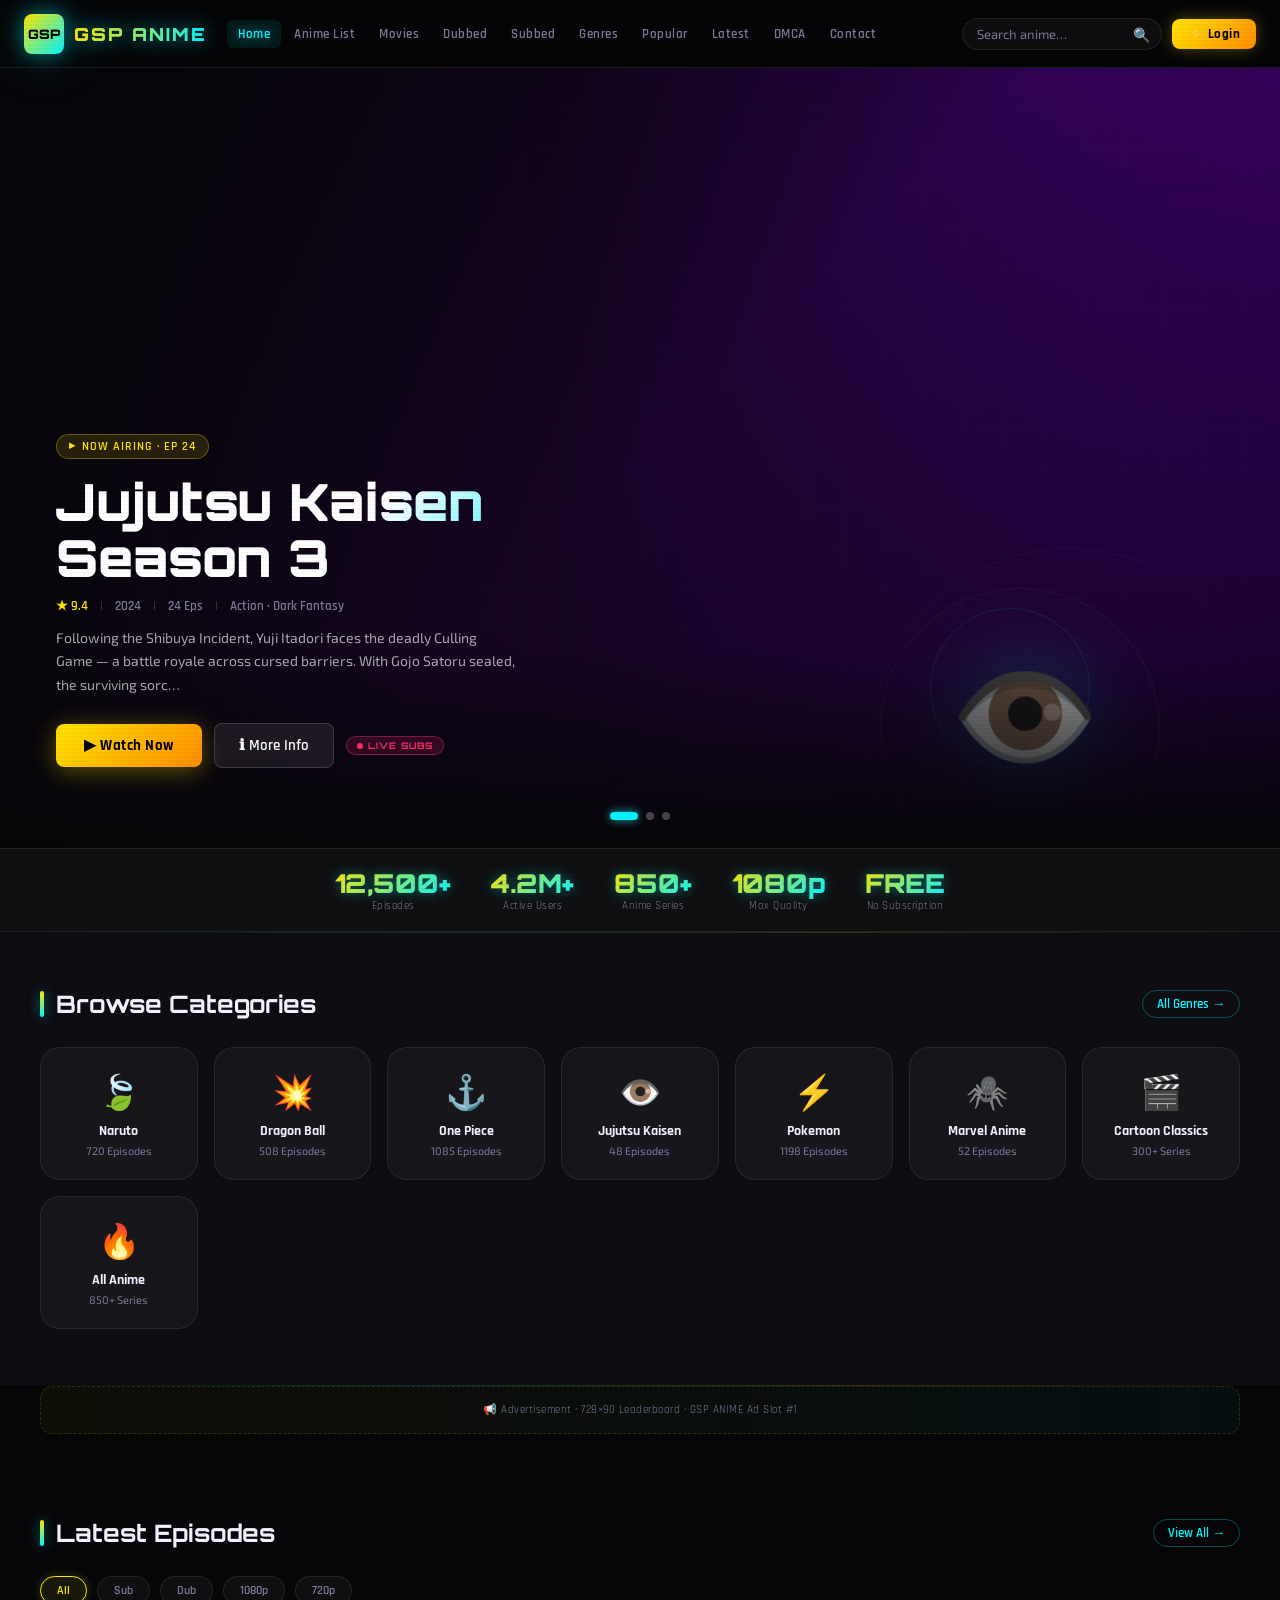
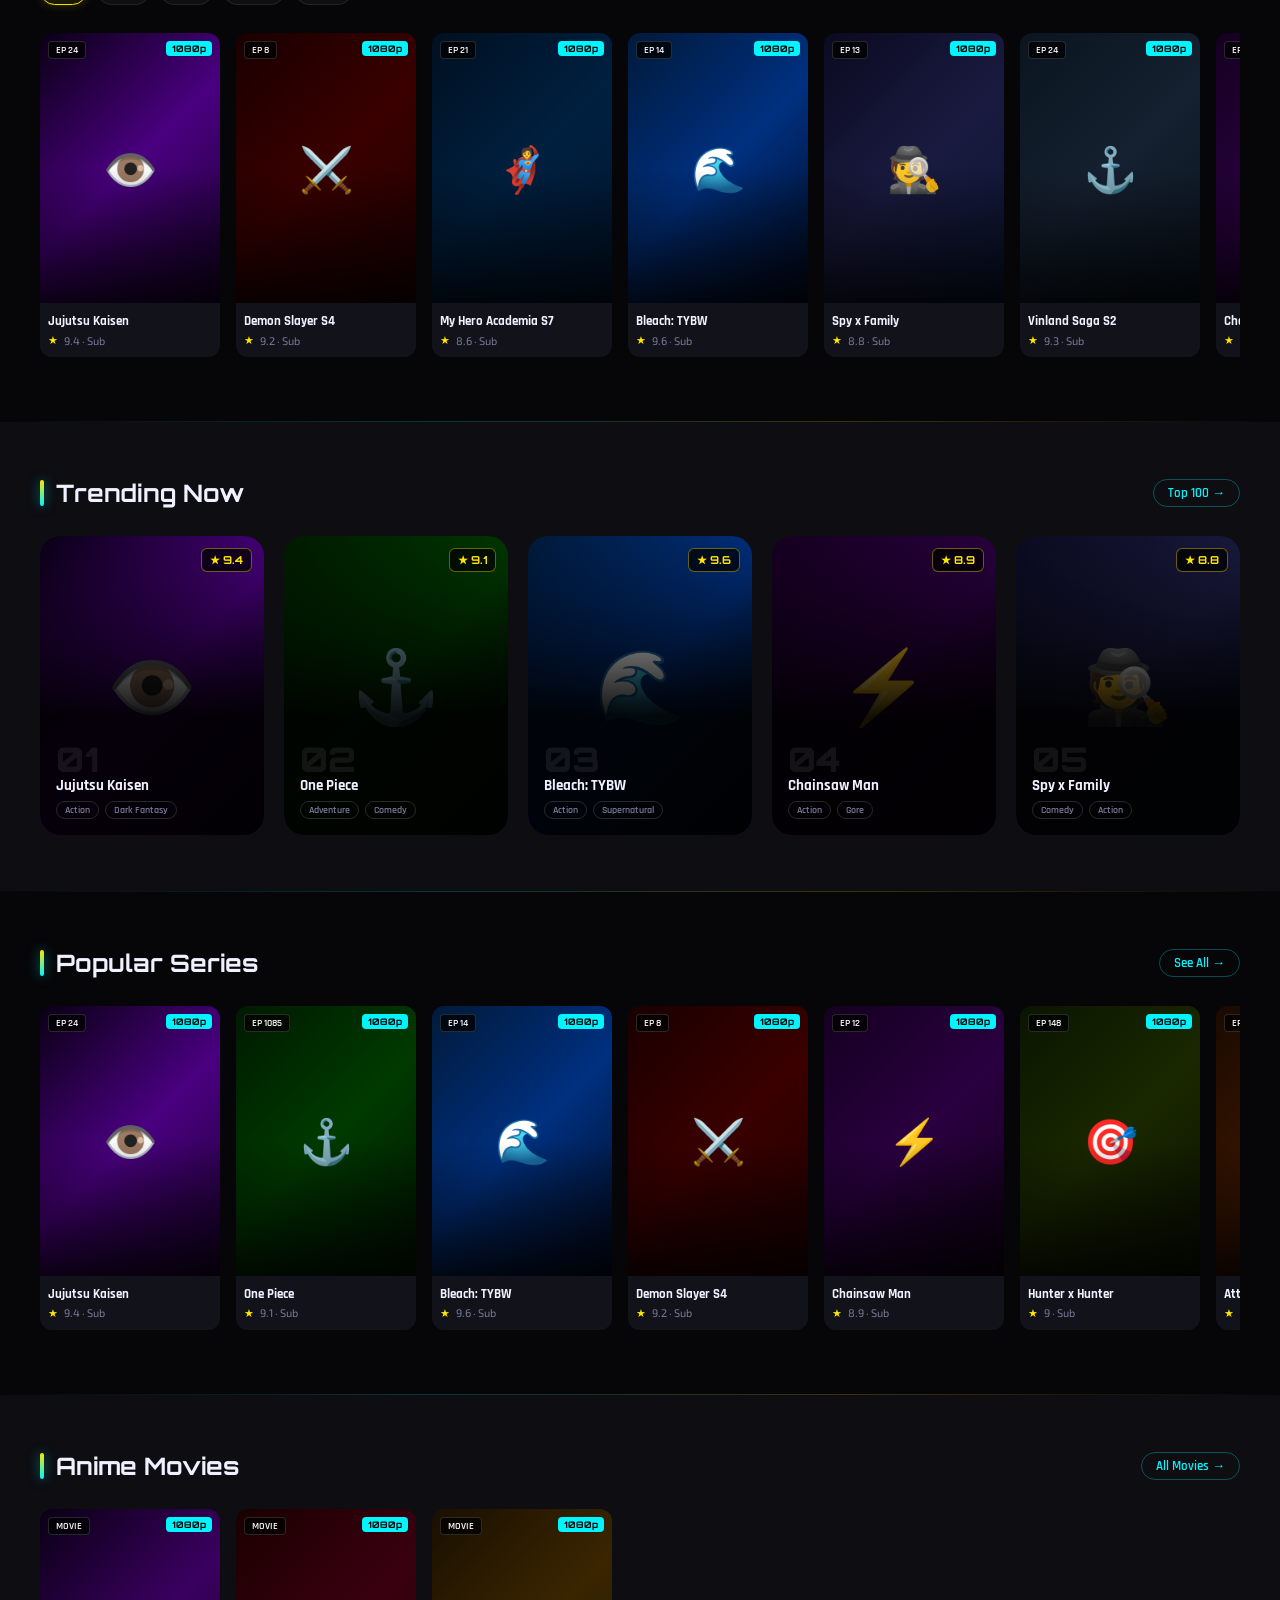
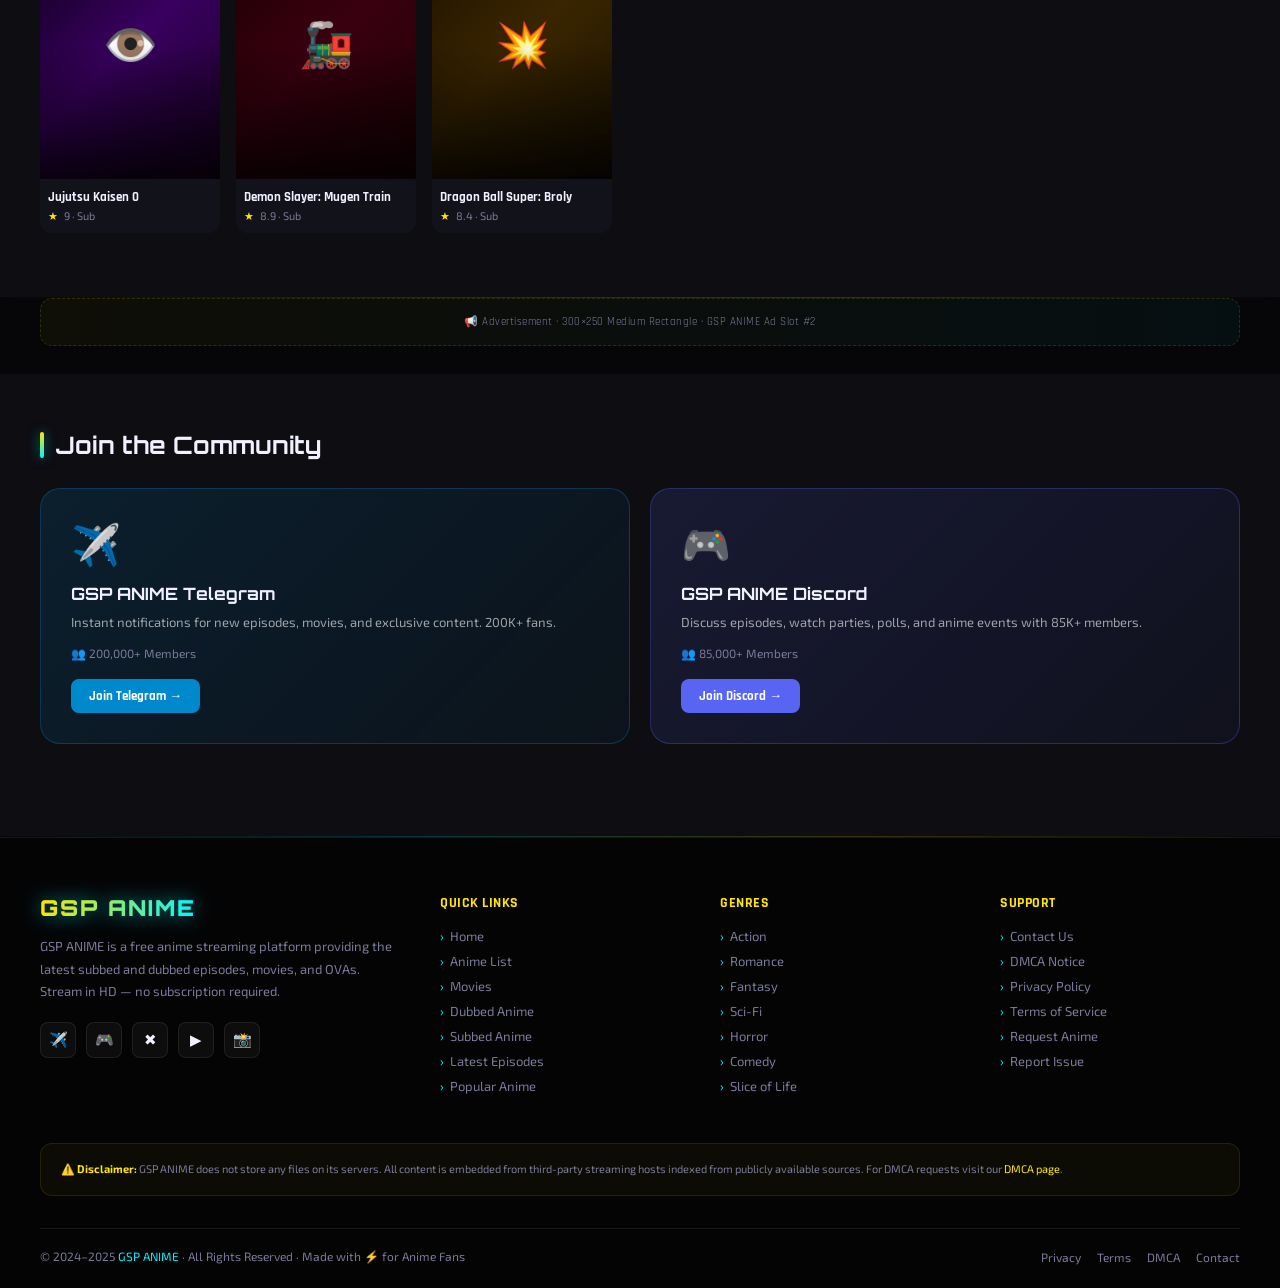
==== commit 5418ccd5: "Add files via upload" ====
--- a/index.html
+++ b/index.html
@@ -3,2059 +3,305 @@
 <head>
 <meta charset="UTF-8">
 <meta name="viewport" content="width=device-width, initial-scale=1.0">
-<title>GSP ANIME – Stream Free Anime Online HD</title>
-<meta name="description" content="GSP ANIME – Watch the latest anime episodes, dubbed & subbed anime, movies and more in HD quality. Free anime streaming platform.">
-<link rel="preconnect" href="https://fonts.googleapis.com">
-<link href="https://fonts.googleapis.com/css2?family=Orbitron:wght@400;600;700;900&family=Rajdhani:wght@400;500;600;700&family=Exo+2:wght@300;400;600;700&display=swap" rel="stylesheet">
+<title>GSP ANIME – Watch Free Anime Online in HD</title>
+<meta name="description" content="GSP ANIME – Watch the latest anime episodes, dubbed & subbed anime, movies in HD. Free anime streaming platform with 850+ series.">
+<link rel="stylesheet" href="style.css">
 <style>
-  :root {
-    --neon-yellow: #FFE500;
-    --neon-cyan: #00F5FF;
-    --neon-pink: #FF2D6B;
-    --bg-black: #060608;
-    --bg-dark: #0D0D12;
-    --bg-card: #12121A;
-    --bg-glass: rgba(255,255,255,0.04);
-    --border-glass: rgba(255,255,255,0.08);
-    --text-primary: #F0F0FF;
-    --text-muted: #7A7A99;
-    --glow-yellow: 0 0 20px rgba(255,229,0,0.5), 0 0 60px rgba(255,229,0,0.2);
-    --glow-cyan: 0 0 20px rgba(0,245,255,0.5), 0 0 60px rgba(0,245,255,0.2);
-    --glow-pink: 0 0 20px rgba(255,45,107,0.5);
-    --font-display: 'Orbitron', monospace;
-    --font-heading: 'Rajdhani', sans-serif;
-    --font-body: 'Exo 2', sans-serif;
-    --radius: 12px;
-    --radius-lg: 20px;
-  }
-
-  * { margin: 0; padding: 0; box-sizing: border-box; }
-
-  html { scroll-behavior: smooth; }
-
-  body {
-    background: var(--bg-black);
-    color: var(--text-primary);
-    font-family: var(--font-body);
-    overflow-x: hidden;
-    cursor: default;
-  }
-
-  /* SCROLLBAR */
-  ::-webkit-scrollbar { width: 6px; }
-  ::-webkit-scrollbar-track { background: var(--bg-dark); }
-  ::-webkit-scrollbar-thumb { background: var(--neon-cyan); border-radius: 3px; }
-
-  /* =========== NAVBAR =========== */
-  .navbar {
-    position: fixed; top: 0; left: 0; right: 0; z-index: 1000;
-    background: rgba(6,6,8,0.85);
-    backdrop-filter: blur(20px);
-    border-bottom: 1px solid var(--border-glass);
-    padding: 0 24px;
-    height: 68px;
-    display: flex; align-items: center; gap: 24px;
-    transition: background 0.3s;
-  }
-
-  .nav-logo {
-    flex-shrink: 0;
-    display: flex; align-items: center; gap: 10px;
-    text-decoration: none;
-  }
-
-  .logo-icon {
-    width: 40px; height: 40px;
-    background: linear-gradient(135deg, var(--neon-yellow), var(--neon-cyan));
-    border-radius: 8px;
-    display: flex; align-items: center; justify-content: center;
-    font-family: var(--font-display);
-    font-weight: 900; font-size: 13px;
-    color: #000;
-    box-shadow: var(--glow-cyan);
-    position: relative;
-    overflow: hidden;
-  }
-
-  .logo-icon::before {
-    content: '';
-    position: absolute; inset: 0;
-    background: linear-gradient(45deg, transparent 30%, rgba(255,255,255,0.3) 50%, transparent 70%);
-    transform: translateX(-100%);
-    animation: shimmer 3s infinite;
-  }
-
-  @keyframes shimmer { to { transform: translateX(200%); } }
-
-  .logo-text {
-    font-family: var(--font-display);
-    font-weight: 900; font-size: 18px;
-    background: linear-gradient(90deg, var(--neon-yellow), var(--neon-cyan));
-    -webkit-background-clip: text; -webkit-text-fill-color: transparent;
-    letter-spacing: 2px;
-    text-shadow: none;
-    filter: drop-shadow(0 0 10px rgba(0,245,255,0.6));
-  }
-
-  .nav-menu {
-    display: flex; align-items: center; gap: 2px;
-    list-style: none; flex: 1;
-    overflow-x: auto; scrollbar-width: none;
-  }
-  .nav-menu::-webkit-scrollbar { display: none; }
-
-  .nav-menu a {
-    display: block; padding: 6px 12px;
-    color: var(--text-muted);
-    text-decoration: none;
-    font-family: var(--font-heading);
-    font-weight: 600; font-size: 14px;
-    letter-spacing: 0.5px;
-    border-radius: 6px;
-    transition: all 0.2s;
-    white-space: nowrap;
-  }
-
-  .nav-menu a:hover, .nav-menu a.active {
-    color: var(--neon-cyan);
-    background: rgba(0,245,255,0.08);
-    text-shadow: 0 0 12px rgba(0,245,255,0.6);
-  }
-
-  .nav-actions {
-    display: flex; align-items: center; gap: 10px; flex-shrink: 0;
-  }
-
-  .search-wrap {
-    position: relative;
-  }
-
-  .search-input {
-    background: var(--bg-glass);
-    border: 1px solid var(--border-glass);
-    border-radius: 24px;
-    padding: 7px 36px 7px 14px;
-    color: var(--text-primary);
-    font-family: var(--font-body); font-size: 13px;
-    outline: none; width: 200px;
-    transition: all 0.3s;
-  }
-
-  .search-input:focus {
-    width: 260px;
-    border-color: var(--neon-cyan);
-    box-shadow: 0 0 0 2px rgba(0,245,255,0.15);
-  }
-
-  .search-input::placeholder { color: var(--text-muted); }
-
-  .search-icon {
-    position: absolute; right: 12px; top: 50%; transform: translateY(-50%);
-    color: var(--text-muted); font-size: 14px; pointer-events: none;
-  }
-
-  .btn-login {
-    background: linear-gradient(135deg, var(--neon-yellow), #FF8C00);
-    color: #000; border: none; border-radius: 8px;
-    padding: 7px 16px;
-    font-family: var(--font-heading); font-weight: 700; font-size: 13px;
-    letter-spacing: 0.5px; cursor: pointer;
-    transition: all 0.2s;
-    box-shadow: 0 0 16px rgba(255,229,0,0.3);
-  }
-
-  .btn-login:hover {
-    transform: translateY(-1px);
-    box-shadow: var(--glow-yellow);
-  }
-
-  /* =========== HERO =========== */
-  .hero {
-    margin-top: 68px;
-    height: calc(100vh - 68px); min-height: 560px; max-height: 760px;
-    position: relative; overflow: hidden;
-  }
-
-  .hero-slides { width: 100%; height: 100%; position: relative; }
-
-  .hero-slide {
-    position: absolute; inset: 0;
-    opacity: 0; transition: opacity 0.8s ease;
-    display: flex; align-items: flex-end;
-  }
-
-  .hero-slide.active { opacity: 1; }
-
-  .hero-bg {
-    position: absolute; inset: 0;
-    background-size: cover; background-position: center;
-  }
-
-  .slide1 .hero-bg { background: linear-gradient(135deg, #0a0015 0%, #1a0030 30%, #0d1a3a 60%, #001a2e 100%); }
-  .slide2 .hero-bg { background: linear-gradient(135deg, #0a1500 0%, #001a00 30%, #0a2000 60%, #001500 100%); }
-  .slide3 .hero-bg { background: linear-gradient(135deg, #150010 0%, #2a0020 30%, #1a0a00 60%, #0a0a00 100%); }
-
-  .hero-anime-art {
-    position: absolute; right: 0; bottom: 0; top: 0;
-    width: 60%; display: flex; align-items: flex-end; justify-content: flex-end;
-    overflow: hidden;
-  }
-
-  .anime-silhouette {
-    width: 100%; height: 100%;
-    background: var(--silhouette);
-    background-size: contain; background-repeat: no-repeat;
-    background-position: right bottom;
-    opacity: 0.7;
-  }
-
-  .slide1 .anime-silhouette {
-    --silhouette: radial-gradient(ellipse at 80% 80%, rgba(255,229,0,0.15) 0%, transparent 60%),
-                  radial-gradient(ellipse at 60% 50%, rgba(0,245,255,0.08) 0%, transparent 70%);
-  }
-
-  /* Decorative anime character shapes */
-  .char-art {
-    position: absolute; right: 80px; bottom: 0;
-    width: 380px; height: 90%;
-    display: flex; align-items: flex-end; justify-content: center;
-  }
-
-  .char-body {
-    width: 260px; height: 100%;
-    position: relative;
-  }
-
-  /* Animated geometric hero character */
-  .char-glow {
-    position: absolute; bottom: 0; left: 50%; transform: translateX(-50%);
-    width: 200px; height: 400px;
-    background: linear-gradient(to top, rgba(255,229,0,0.2), rgba(0,245,255,0.1), transparent);
-    clip-path: polygon(50% 0%, 85% 15%, 100% 50%, 85% 85%, 50% 100%, 15% 85%, 0% 50%, 15% 15%);
-    animation: charFloat 4s ease-in-out infinite;
-    filter: blur(2px);
-  }
-
-  .char-outline {
-    position: absolute; bottom: 0; left: 50%; transform: translateX(-50%);
-    width: 180px; height: 380px;
-    border: 2px solid rgba(0,245,255,0.4);
-    clip-path: polygon(50% 0%, 85% 15%, 100% 50%, 85% 85%, 50% 100%, 15% 85%, 0% 50%, 15% 15%);
-    animation: charFloat 4s ease-in-out infinite 0.5s;
-    box-shadow: 0 0 30px rgba(0,245,255,0.3);
-  }
-
-  .char-inner {
-    position: absolute; bottom: 20px; left: 50%; transform: translateX(-50%);
-    width: 120px; height: 280px;
-    border: 1px solid rgba(255,229,0,0.3);
-    clip-path: polygon(50% 0%, 85% 15%, 100% 50%, 85% 85%, 50% 100%, 15% 85%, 0% 50%, 15% 15%);
-    background: linear-gradient(135deg, rgba(255,229,0,0.05), rgba(0,245,255,0.05));
-    animation: charFloat 4s ease-in-out infinite 1s;
-  }
-
-  @keyframes charFloat {
-    0%, 100% { transform: translateX(-50%) translateY(0); }
-    50% { transform: translateX(-50%) translateY(-20px); }
-  }
-
-  .hero-overlay {
-    position: absolute; inset: 0;
-    background: linear-gradient(90deg,
-      rgba(6,6,8,0.95) 0%,
-      rgba(6,6,8,0.8) 40%,
-      rgba(6,6,8,0.3) 70%,
-      transparent 100%);
-  }
-
-  .hero-overlay-bottom {
-    position: absolute; bottom: 0; left: 0; right: 0;
-    height: 200px;
-    background: linear-gradient(to top, var(--bg-black), transparent);
-  }
-
-  .hero-content {
-    position: relative; z-index: 2;
-    max-width: 620px; padding: 0 60px 80px;
-    width: 100%;
-  }
-
-  .hero-badge {
-    display: inline-flex; align-items: center; gap: 6px;
-    background: rgba(255,229,0,0.12);
-    border: 1px solid rgba(255,229,0,0.3);
-    border-radius: 20px; padding: 4px 12px;
-    font-family: var(--font-heading); font-size: 12px; font-weight: 600;
-    color: var(--neon-yellow); letter-spacing: 1px;
-    margin-bottom: 16px;
-  }
-
-  .hero-badge::before {
-    content: '▶'; font-size: 8px;
-    animation: pulse 1.5s infinite;
-  }
-
-  @keyframes pulse { 0%,100%{opacity:1} 50%{opacity:0.3} }
-
-  .hero-title {
-    font-family: var(--font-display);
-    font-size: clamp(28px, 4vw, 52px);
-    font-weight: 900;
-    line-height: 1.1;
-    margin-bottom: 12px;
-    background: linear-gradient(135deg, #fff 60%, var(--neon-cyan));
-    -webkit-background-clip: text; -webkit-text-fill-color: transparent;
-  }
-
-  .hero-meta {
-    display: flex; align-items: center; gap: 12px;
-    margin-bottom: 14px; flex-wrap: wrap;
-  }
-
-  .hero-meta span {
-    font-family: var(--font-heading); font-size: 13px; font-weight: 600;
-    color: var(--text-muted);
-  }
-
-  .hero-meta .rating {
-    color: var(--neon-yellow);
-    text-shadow: 0 0 10px rgba(255,229,0,0.5);
-  }
-
-  .hero-meta .sep { color: rgba(255,255,255,0.2); }
-
-  .hero-desc {
-    font-size: 14px; line-height: 1.7;
-    color: rgba(255,255,255,0.65);
-    margin-bottom: 28px;
-    max-width: 480px;
-  }
-
-  .hero-actions { display: flex; gap: 12px; flex-wrap: wrap; }
-
-  .btn-watch {
-    display: inline-flex; align-items: center; gap: 8px;
-    background: linear-gradient(135deg, var(--neon-yellow), #FF8C00);
-    color: #000; border: none; border-radius: 8px;
-    padding: 12px 28px;
-    font-family: var(--font-heading); font-weight: 700; font-size: 15px;
-    letter-spacing: 0.5px; cursor: pointer;
-    transition: all 0.3s;
-    box-shadow: 0 4px 24px rgba(255,229,0,0.35);
-    text-decoration: none;
-  }
-
-  .btn-watch:hover {
-    transform: translateY(-2px) scale(1.02);
-    box-shadow: var(--glow-yellow);
-  }
-
-  .btn-info {
-    display: inline-flex; align-items: center; gap: 8px;
-    background: rgba(255,255,255,0.08);
-    border: 1px solid rgba(255,255,255,0.15);
-    color: #fff; border-radius: 8px;
-    padding: 12px 24px;
-    font-family: var(--font-heading); font-weight: 600; font-size: 15px;
-    cursor: pointer; transition: all 0.3s;
-    text-decoration: none;
-    backdrop-filter: blur(8px);
-  }
-
-  .btn-info:hover {
-    border-color: var(--neon-cyan);
-    color: var(--neon-cyan);
-    background: rgba(0,245,255,0.08);
-    box-shadow: 0 0 20px rgba(0,245,255,0.2);
-  }
-
-  .hero-indicators {
-    position: absolute; bottom: 30px; left: 50%; transform: translateX(-50%);
-    display: flex; gap: 8px; z-index: 10;
-  }
-
-  .indicator {
-    width: 8px; height: 8px; border-radius: 50%;
-    background: rgba(255,255,255,0.25);
-    cursor: pointer; transition: all 0.3s;
-    border: none;
-  }
-
-  .indicator.active {
-    width: 28px; border-radius: 4px;
-    background: var(--neon-cyan);
-    box-shadow: 0 0 10px rgba(0,245,255,0.7);
-  }
-
-  /* =========== SECTION COMMON =========== */
-  section { padding: 64px 40px; }
-
-  .section-header {
-    display: flex; align-items: center; justify-content: space-between;
-    margin-bottom: 32px;
-  }
-
-  .section-title {
-    font-family: var(--font-display);
-    font-size: clamp(18px, 2.5vw, 26px);
-    font-weight: 700;
-    display: flex; align-items: center; gap: 12px;
-  }
-
-  .section-title::before {
-    content: '';
-    display: block; width: 4px; height: 28px;
-    background: linear-gradient(to bottom, var(--neon-yellow), var(--neon-cyan));
-    border-radius: 2px;
-    box-shadow: 0 0 12px rgba(0,245,255,0.5);
-  }
-
-  .section-link {
-    font-family: var(--font-heading); font-weight: 600; font-size: 13px;
-    color: var(--neon-cyan); text-decoration: none; letter-spacing: 0.5px;
-    border: 1px solid rgba(0,245,255,0.3);
-    padding: 5px 14px; border-radius: 20px;
-    transition: all 0.2s;
-  }
-
-  .section-link:hover {
-    background: rgba(0,245,255,0.1);
-    box-shadow: 0 0 12px rgba(0,245,255,0.3);
-  }
-
-  /* =========== CATEGORIES =========== */
-  .categories-section { background: var(--bg-dark); }
-
-  .categories-grid {
-    display: grid;
-    grid-template-columns: repeat(auto-fill, minmax(160px, 1fr));
-    gap: 16px;
-  }
-
-  .category-card {
-    background: var(--bg-glass);
-    border: 1px solid var(--border-glass);
-    border-radius: var(--radius-lg);
-    padding: 24px 16px;
-    text-align: center;
-    cursor: pointer;
-    transition: all 0.3s;
-    backdrop-filter: blur(10px);
-    position: relative; overflow: hidden;
-    text-decoration: none;
-    display: block;
-  }
-
-  .category-card::before {
-    content: '';
-    position: absolute; inset: 0;
-    background: var(--card-grad, linear-gradient(135deg, rgba(255,229,0,0.05), rgba(0,245,255,0.05)));
-    opacity: 0; transition: opacity 0.3s;
-  }
-
-  .category-card:hover::before { opacity: 1; }
-
-  .category-card:hover {
-    border-color: var(--card-accent, var(--neon-cyan));
-    transform: translateY(-4px);
-    box-shadow: 0 8px 32px rgba(0,0,0,0.4), 0 0 20px var(--card-glow, rgba(0,245,255,0.2));
-  }
-
-  .cat-emoji { font-size: 36px; margin-bottom: 10px; display: block; }
-
-  .cat-name {
-    font-family: var(--font-heading); font-weight: 700; font-size: 14px;
-    color: var(--text-primary); letter-spacing: 0.5px;
-  }
-
-  .cat-count {
-    font-size: 11px; color: var(--text-muted); margin-top: 4px;
-  }
-
-  /* Naruto = orange, DBZ = gold, OP = red, JJK = purple, Pokemon = yellow, Marvel = red, Cartoon = cyan */
-  .cat-naruto { --card-accent: #FF6B00; --card-glow: rgba(255,107,0,0.2); --card-grad: linear-gradient(135deg, rgba(255,107,0,0.08), transparent); }
-  .cat-dbz { --card-accent: #FFD700; --card-glow: rgba(255,215,0,0.2); --card-grad: linear-gradient(135deg, rgba(255,215,0,0.08), transparent); }
-  .cat-op { --card-accent: #FF3A3A; --card-glow: rgba(255,58,58,0.2); --card-grad: linear-gradient(135deg, rgba(255,58,58,0.08), transparent); }
-  .cat-jjk { --card-accent: #8A2BE2; --card-glow: rgba(138,43,226,0.2); --card-grad: linear-gradient(135deg, rgba(138,43,226,0.08), transparent); }
-  .cat-poke { --card-accent: var(--neon-yellow); --card-glow: rgba(255,229,0,0.2); --card-grad: linear-gradient(135deg, rgba(255,229,0,0.08), transparent); }
-  .cat-marvel { --card-accent: #FF1744; --card-glow: rgba(255,23,68,0.2); --card-grad: linear-gradient(135deg, rgba(255,23,68,0.08), transparent); }
-  .cat-classic { --card-accent: var(--neon-cyan); --card-glow: rgba(0,245,255,0.2); --card-grad: linear-gradient(135deg, rgba(0,245,255,0.08), transparent); }
-
-  /* =========== ANIME CARD =========== */
-  .anime-card {
-    flex: 0 0 190px; position: relative;
-    border-radius: var(--radius);
-    overflow: hidden; cursor: pointer;
-    transition: transform 0.3s;
-    text-decoration: none;
-    display: block;
-  }
-
-  .anime-card:hover { transform: scale(1.05) translateY(-4px); }
-
-  .anime-card:hover .card-overlay { opacity: 1; }
-
-  .card-thumb {
-    width: 100%; aspect-ratio: 2/3;
-    display: flex; align-items: center; justify-content: center;
-    font-size: 48px;
-    background: var(--thumb-bg, linear-gradient(135deg, #1a1a2e, #16213e));
-    position: relative;
-    overflow: hidden;
-  }
-
-  .card-thumb::after {
-    content: '';
-    position: absolute; inset: 0;
-    background: linear-gradient(to top, rgba(0,0,0,0.8) 0%, transparent 50%);
-  }
-
-  .card-overlay {
-    position: absolute; inset: 0;
-    background: rgba(0,245,255,0.1);
-    opacity: 0; transition: opacity 0.3s;
-    display: flex; align-items: center; justify-content: center;
-  }
-
-  .play-btn-overlay {
-    width: 50px; height: 50px;
-    background: rgba(0,0,0,0.7);
-    border: 2px solid var(--neon-cyan);
-    border-radius: 50%;
-    display: flex; align-items: center; justify-content: center;
-    font-size: 16px;
-    box-shadow: var(--glow-cyan);
-    transition: transform 0.2s;
-  }
-
-  .anime-card:hover .play-btn-overlay { transform: scale(1.1); }
-
-  .quality-badge {
-    position: absolute; top: 8px; right: 8px; z-index: 2;
-    background: var(--neon-yellow);
-    color: #000; font-family: var(--font-display);
-    font-size: 9px; font-weight: 700;
-    padding: 2px 6px; border-radius: 4px;
-    letter-spacing: 0.5px;
-  }
-
-  .quality-badge.hd { background: var(--neon-cyan); color: #000; }
-
-  .ep-badge {
-    position: absolute; top: 8px; left: 8px; z-index: 2;
-    background: rgba(0,0,0,0.75);
-    border: 1px solid rgba(255,255,255,0.15);
-    color: #fff; font-size: 10px;
-    padding: 2px 7px; border-radius: 4px;
-    font-family: var(--font-heading); font-weight: 600;
-    backdrop-filter: blur(4px);
-  }
-
-  .card-info {
-    padding: 10px 8px;
-    background: var(--bg-card);
-  }
-
-  .card-title {
-    font-family: var(--font-heading); font-weight: 700; font-size: 13px;
-    color: var(--text-primary);
-    white-space: nowrap; overflow: hidden; text-overflow: ellipsis;
-    margin-bottom: 4px;
-  }
-
-  .card-sub {
-    font-size: 11px; color: var(--text-muted);
-    display: flex; align-items: center; gap: 6px;
-  }
-
-  .star { color: var(--neon-yellow); }
-
-  /* =========== SCROLL ROW =========== */
-  .scroll-row {
-    display: flex; gap: 16px;
-    overflow-x: auto; scrollbar-width: none;
-    padding-bottom: 8px;
-  }
-  .scroll-row::-webkit-scrollbar { display: none; }
-
-  /* =========== TRENDING GRID =========== */
-  .trending-grid {
-    display: grid;
-    grid-template-columns: repeat(auto-fill, minmax(200px, 1fr));
-    gap: 20px;
-  }
-
-  .trend-card {
-    position: relative; border-radius: var(--radius-lg);
-    overflow: hidden; cursor: pointer;
-    aspect-ratio: 3/4;
-    transition: transform 0.3s;
-    text-decoration: none; display: block;
-  }
-
-  .trend-card:hover { transform: scale(1.03); }
-
-  .trend-bg {
-    position: absolute; inset: 0;
-    display: flex; align-items: center; justify-content: center;
-    font-size: 72px;
-    background: var(--trend-bg);
-  }
-
-  .trend-overlay {
-    position: absolute; inset: 0;
-    background: linear-gradient(to top, rgba(0,0,0,0.92) 40%, transparent);
-  }
-
-  .trend-content {
-    position: absolute; bottom: 0; left: 0; right: 0; padding: 16px;
-  }
-
-  .trend-rank {
-    font-family: var(--font-display); font-size: 36px; font-weight: 900;
-    color: rgba(255,255,255,0.08); line-height: 1;
-    margin-bottom: 4px;
-  }
-
-  .trend-title {
-    font-family: var(--font-heading); font-weight: 700; font-size: 15px;
-    margin-bottom: 6px;
-  }
-
-  .trend-tags { display: flex; gap: 6px; flex-wrap: wrap; }
-
-  .tag {
-    font-size: 10px; font-family: var(--font-heading); font-weight: 600;
-    padding: 2px 8px; border-radius: 20px;
-    border: 1px solid rgba(255,255,255,0.15);
-    color: var(--text-muted);
-  }
-
-  .rating-badge-abs {
-    position: absolute; top: 12px; right: 12px;
-    background: rgba(0,0,0,0.7);
-    border: 1px solid rgba(255,229,0,0.4);
-    border-radius: 6px; padding: 4px 8px;
-    font-family: var(--font-display); font-size: 11px; font-weight: 700;
-    color: var(--neon-yellow);
-    backdrop-filter: blur(6px);
-    display: flex; align-items: center; gap: 3px;
-  }
-
-  /* =========== DETAIL PAGE PREVIEW =========== */
-  .detail-section { background: var(--bg-dark); }
-
-  .detail-card {
-    background: var(--bg-glass);
-    border: 1px solid var(--border-glass);
-    border-radius: var(--radius-lg);
-    overflow: hidden;
-    backdrop-filter: blur(10px);
-  }
-
-  .detail-inner {
-    display: grid;
-    grid-template-columns: 260px 1fr;
-    gap: 0;
-  }
-
-  .detail-poster {
-    position: relative;
-    background: linear-gradient(135deg, #1a0030, #001a2e);
-    display: flex; align-items: center; justify-content: center;
-    font-size: 80px;
-    min-height: 400px;
-  }
-
-  .detail-poster-badge {
-    position: absolute; top: 16px; left: 16px;
-    background: var(--neon-yellow);
-    color: #000; font-family: var(--font-display);
-    font-size: 10px; font-weight: 700;
-    padding: 3px 8px; border-radius: 4px;
-  }
-
-  .detail-info { padding: 32px 36px; }
-
-  .detail-genre-row { display: flex; gap: 8px; margin-bottom: 12px; flex-wrap: wrap; }
-
-  .genre-chip {
-    font-family: var(--font-heading); font-size: 11px; font-weight: 600;
-    padding: 3px 10px; border-radius: 20px;
-    border: 1px solid rgba(0,245,255,0.3);
-    color: var(--neon-cyan); background: rgba(0,245,255,0.06);
-    letter-spacing: 0.3px;
-  }
-
-  .detail-title {
-    font-family: var(--font-display); font-size: 28px; font-weight: 900;
-    line-height: 1.2; margin-bottom: 8px;
-    background: linear-gradient(135deg, #fff, var(--neon-cyan));
-    -webkit-background-clip: text; -webkit-text-fill-color: transparent;
-  }
-
-  .detail-meta-row {
-    display: flex; align-items: center; gap: 16px;
-    margin-bottom: 16px; flex-wrap: wrap;
-  }
-
-  .detail-meta-row span {
-    font-family: var(--font-heading); font-size: 13px; color: var(--text-muted);
-    display: flex; align-items: center; gap: 5px;
-  }
-
-  .meta-label { color: rgba(255,255,255,0.4); font-size: 10px; letter-spacing: 0.5px; }
-
-  .detail-synopsis {
-    font-size: 14px; line-height: 1.8; color: rgba(255,255,255,0.65);
-    margin-bottom: 24px;
-  }
-
-  .server-btns { display: flex; gap: 10px; margin-bottom: 20px; flex-wrap: wrap; }
-
-  .btn-server {
-    background: var(--bg-glass); border: 1px solid var(--border-glass);
-    color: var(--text-primary); border-radius: 8px;
-    padding: 8px 16px; cursor: pointer;
-    font-family: var(--font-heading); font-weight: 600; font-size: 13px;
-    transition: all 0.2s;
-    display: flex; align-items: center; gap: 6px;
-  }
-
-  .btn-server:hover, .btn-server.active {
-    border-color: var(--neon-cyan);
-    color: var(--neon-cyan);
-    background: rgba(0,245,255,0.08);
-    box-shadow: 0 0 16px rgba(0,245,255,0.2);
-  }
-
-  .btn-download {
-    background: linear-gradient(135deg, rgba(255,45,107,0.15), rgba(255,45,107,0.05));
-    border: 1px solid rgba(255,45,107,0.4);
-    color: var(--neon-pink); border-radius: 8px;
-    padding: 8px 16px; cursor: pointer;
-    font-family: var(--font-heading); font-weight: 600; font-size: 13px;
-    transition: all 0.2s;
-    display: flex; align-items: center; gap: 6px;
-  }
-
-  .btn-download:hover {
-    box-shadow: var(--glow-pink);
-    transform: translateY(-1px);
-  }
-
-  .episode-list { margin-top: 20px; }
-
-  .ep-list-title {
-    font-family: var(--font-heading); font-weight: 700; font-size: 15px;
-    margin-bottom: 12px; color: var(--text-muted); letter-spacing: 0.5px;
-  }
-
-  .ep-grid { display: flex; flex-wrap: wrap; gap: 8px; }
-
-  .ep-pill {
-    background: var(--bg-glass); border: 1px solid var(--border-glass);
-    border-radius: 6px; padding: 5px 12px;
-    font-family: var(--font-heading); font-size: 12px; font-weight: 600;
-    color: var(--text-muted); cursor: pointer;
-    transition: all 0.2s;
-  }
-
-  .ep-pill:hover, .ep-pill.current {
-    border-color: var(--neon-yellow);
-    color: var(--neon-yellow);
-    background: rgba(255,229,0,0.08);
-    box-shadow: 0 0 10px rgba(255,229,0,0.2);
-  }
-
-  /* =========== VIDEO PLAYER PREVIEW =========== */
-  .player-section { background: #070708; }
-
-  .player-layout {
-    display: grid;
-    grid-template-columns: 1fr 300px;
-    gap: 24px;
-  }
-
-  .player-wrap {
-    border-radius: var(--radius-lg);
-    overflow: hidden;
-    background: #000;
-    aspect-ratio: 16/9;
-    position: relative;
-    display: flex; align-items: center; justify-content: center;
-    border: 1px solid var(--border-glass);
-  }
-
-  .player-placeholder {
-    display: flex; flex-direction: column; align-items: center; gap: 16px;
-  }
-
-  .player-play-icon {
-    width: 70px; height: 70px;
-    background: linear-gradient(135deg, var(--neon-yellow), var(--neon-cyan));
-    border-radius: 50%;
-    display: flex; align-items: center; justify-content: center;
-    font-size: 24px; color: #000;
-    box-shadow: var(--glow-cyan);
-    cursor: pointer;
-    transition: transform 0.2s;
-    animation: pulseScale 2s infinite;
-  }
-
-  @keyframes pulseScale {
-    0%,100%{transform:scale(1);box-shadow:var(--glow-cyan)}
-    50%{transform:scale(1.08);box-shadow:0 0 40px rgba(0,245,255,0.6)}
-  }
-
-  .player-label { font-family: var(--font-heading); font-weight: 600; color: var(--text-muted); font-size: 14px; }
-
-  .player-controls {
-    background: var(--bg-card);
-    border: 1px solid var(--border-glass);
-    border-radius: var(--radius);
-    padding: 14px 16px;
-    margin-top: 12px;
-    display: flex; align-items: center; gap: 12px;
-    flex-wrap: wrap;
-  }
-
-  .player-controls span { font-family: var(--font-heading); font-size: 12px; color: var(--text-muted); }
-
-  .related-title {
-    font-family: var(--font-heading); font-weight: 700; font-size: 15px;
-    margin-bottom: 14px; color: var(--text-muted);
-    letter-spacing: 0.5px; padding-bottom: 10px;
-    border-bottom: 1px solid var(--border-glass);
-  }
-
-  .related-list { display: flex; flex-direction: column; gap: 10px; }
-
-  .related-item {
-    display: flex; gap: 10px;
-    background: var(--bg-glass); border: 1px solid var(--border-glass);
-    border-radius: 8px; overflow: hidden; cursor: pointer;
-    transition: all 0.2s; text-decoration: none;
-  }
-
-  .related-item:hover {
-    border-color: rgba(0,245,255,0.3);
-    background: rgba(0,245,255,0.04);
-  }
-
-  .related-thumb {
-    width: 80px; flex-shrink: 0;
-    background: var(--rthumb, linear-gradient(135deg, #1a1a2e, #16213e));
-    display: flex; align-items: center; justify-content: center;
-    font-size: 28px;
-  }
-
-  .related-info { padding: 8px 10px 8px 0; flex: 1; }
-
-  .related-name { font-family: var(--font-heading); font-weight: 700; font-size: 12px; margin-bottom: 4px; }
-  .related-ep { font-size: 10px; color: var(--text-muted); }
-
-  /* =========== COMMUNITY =========== */
-  .community-section { background: var(--bg-dark); }
-
-  .community-cards {
-    display: grid; grid-template-columns: 1fr 1fr; gap: 20px;
-    margin-bottom: 40px;
-  }
-
-  .comm-card {
-    border-radius: var(--radius-lg); padding: 32px;
-    position: relative; overflow: hidden;
-    text-decoration: none; display: block;
-    transition: transform 0.3s;
-  }
-
-  .comm-card:hover { transform: translateY(-4px); }
-
-  .telegram-card {
-    background: linear-gradient(135deg, rgba(0,136,204,0.15), rgba(0,136,204,0.05));
-    border: 1px solid rgba(0,136,204,0.3);
-  }
-
-  .discord-card {
-    background: linear-gradient(135deg, rgba(88,101,242,0.15), rgba(88,101,242,0.05));
-    border: 1px solid rgba(88,101,242,0.3);
-  }
-
-  .comm-icon { font-size: 42px; margin-bottom: 16px; }
-
-  .comm-title {
-    font-family: var(--font-display); font-size: 18px; font-weight: 700;
-    margin-bottom: 8px;
-  }
-
-  .comm-desc { font-size: 13px; color: rgba(255,255,255,0.6); line-height: 1.6; margin-bottom: 16px; }
-
-  .comm-members { font-size: 12px; color: var(--text-muted); margin-bottom: 20px; }
-
-  .btn-join {
-    display: inline-flex; align-items: center; gap: 6px;
-    border-radius: 8px; padding: 10px 20px;
-    font-family: var(--font-heading); font-weight: 700; font-size: 14px;
-    border: none; cursor: pointer; transition: all 0.2s;
-  }
-
-  .btn-tg { background: #0088CC; color: #fff; }
-  .btn-tg:hover { background: #0099DD; box-shadow: 0 4px 20px rgba(0,136,204,0.4); }
-  .btn-dc { background: #5865F2; color: #fff; }
-  .btn-dc:hover { background: #6B78FF; box-shadow: 0 4px 20px rgba(88,101,242,0.4); }
-
-  .comment-box {
-    background: var(--bg-glass);
-    border: 1px solid var(--border-glass);
-    border-radius: var(--radius-lg); padding: 28px;
-    backdrop-filter: blur(10px);
-  }
-
-  .comment-title {
-    font-family: var(--font-display); font-size: 16px; font-weight: 700;
-    margin-bottom: 16px;
-    display: flex; align-items: center; gap: 10px;
-  }
-
-  .comment-input-area {
-    background: rgba(0,0,0,0.3);
-    border: 1px solid var(--border-glass);
-    border-radius: 10px; width: 100%;
-    padding: 14px; color: var(--text-primary);
-    font-family: var(--font-body); font-size: 13px;
-    resize: vertical; min-height: 90px;
-    outline: none; transition: border-color 0.2s;
-  }
-
-  .comment-input-area:focus { border-color: var(--neon-cyan); }
-
-  .comment-actions {
-    display: flex; align-items: center; justify-content: space-between;
-    margin-top: 12px;
-  }
-
-  .comment-user { font-size: 12px; color: var(--text-muted); }
-
-  .btn-comment {
-    background: linear-gradient(135deg, var(--neon-cyan), #0080FF);
-    color: #000; border: none; border-radius: 8px;
-    padding: 8px 20px; cursor: pointer;
-    font-family: var(--font-heading); font-weight: 700; font-size: 13px;
-    transition: all 0.2s; box-shadow: 0 4px 16px rgba(0,245,255,0.25);
-  }
-
-  .btn-comment:hover {
-    transform: translateY(-1px);
-    box-shadow: var(--glow-cyan);
-  }
-
-  .comment-items { margin-top: 24px; display: flex; flex-direction: column; gap: 16px; }
-
-  .comment-item {
-    display: flex; gap: 12px;
-    padding-bottom: 16px;
-    border-bottom: 1px solid var(--border-glass);
-  }
-
-  .comment-avatar {
-    width: 36px; height: 36px; border-radius: 50%;
-    flex-shrink: 0;
-    background: var(--av-bg, linear-gradient(135deg, var(--neon-yellow), var(--neon-cyan)));
-    display: flex; align-items: center; justify-content: center;
-    font-family: var(--font-display); font-weight: 700; font-size: 12px; color: #000;
-  }
-
-  .comment-body .comment-name {
-    font-family: var(--font-heading); font-weight: 700; font-size: 13px;
-    margin-bottom: 4px;
-  }
-
-  .comment-name span { font-size: 10px; color: var(--text-muted); font-weight: 400; margin-left: 8px; }
-
-  .comment-text { font-size: 13px; color: rgba(255,255,255,0.7); line-height: 1.6; }
-
-  /* =========== AD CONTAINERS =========== */
-  .ad-banner {
-    background: linear-gradient(90deg, rgba(255,229,0,0.04), rgba(0,245,255,0.04));
-    border: 1px dashed rgba(255,229,0,0.15);
-    border-radius: var(--radius); padding: 16px 24px;
-    text-align: center; margin: 0 40px 32px;
-    font-size: 11px; color: var(--text-muted);
-    font-family: var(--font-heading); letter-spacing: 0.5px;
-  }
-
-  /* =========== FOOTER =========== */
-  footer {
-    background: #040405;
-    border-top: 1px solid var(--border-glass);
-    padding: 56px 40px 24px;
-  }
-
-  .footer-top {
-    display: grid;
-    grid-template-columns: 1.5fr 1fr 1fr 1fr;
-    gap: 40px; margin-bottom: 40px;
-  }
-
-  .footer-brand .logo-text { font-size: 22px; display: inline-block; margin-bottom: 14px; }
-
-  .footer-desc {
-    font-size: 13px; color: var(--text-muted); line-height: 1.7; margin-bottom: 20px;
-  }
-
-  .social-icons { display: flex; gap: 10px; }
-
-  .social-btn {
-    width: 36px; height: 36px;
-    background: var(--bg-glass); border: 1px solid var(--border-glass);
-    border-radius: 8px; display: flex; align-items: center; justify-content: center;
-    font-size: 15px; cursor: pointer;
-    transition: all 0.2s; text-decoration: none;
-    color: var(--text-primary);
-  }
-
-  .social-btn:hover {
-    border-color: var(--neon-cyan);
-    background: rgba(0,245,255,0.1);
-    box-shadow: 0 0 12px rgba(0,245,255,0.3);
-    transform: translateY(-2px);
-  }
-
-  .footer-col h4 {
-    font-family: var(--font-heading); font-weight: 700; font-size: 14px;
-    color: var(--neon-yellow); margin-bottom: 16px; letter-spacing: 0.5px;
-    text-transform: uppercase;
-  }
-
-  .footer-links { list-style: none; }
-
-  .footer-links li { margin-bottom: 9px; }
-
-  .footer-links a {
-    font-size: 13px; color: var(--text-muted); text-decoration: none;
-    transition: color 0.2s; display: flex; align-items: center; gap: 6px;
-  }
-
-  .footer-links a::before { content: '›'; color: var(--neon-cyan); }
-
-  .footer-links a:hover { color: var(--neon-cyan); }
-
-  .footer-disclaimer {
-    background: rgba(255,229,0,0.04);
-    border: 1px solid rgba(255,229,0,0.1);
-    border-radius: var(--radius); padding: 16px 20px;
-    font-size: 11px; color: var(--text-muted); line-height: 1.7;
-    margin-bottom: 32px;
-  }
-
-  .footer-disclaimer strong { color: var(--neon-yellow); }
-
-  .footer-bottom {
-    border-top: 1px solid var(--border-glass); padding-top: 20px;
-    display: flex; align-items: center; justify-content: space-between;
-    flex-wrap: wrap; gap: 12px;
-  }
-
-  .footer-copy { font-size: 12px; color: var(--text-muted); }
-
-  .footer-copy span { color: var(--neon-cyan); }
-
-  /* =========== NEON DIVIDER =========== */
-  .neon-divider {
-    height: 1px;
-    background: linear-gradient(90deg, transparent, var(--neon-cyan), var(--neon-yellow), transparent);
-    margin: 0;
-    opacity: 0.25;
-  }
-
-  /* =========== FILTERS BAR =========== */
-  .filters-bar {
-    display: flex; gap: 10px; align-items: center;
-    margin-bottom: 28px; flex-wrap: wrap;
-  }
-
-  .filter-btn {
-    background: var(--bg-glass); border: 1px solid var(--border-glass);
-    color: var(--text-muted); border-radius: 20px;
-    padding: 6px 16px; cursor: pointer;
-    font-family: var(--font-heading); font-weight: 600; font-size: 12px;
-    transition: all 0.2s;
-  }
-
-  .filter-btn:hover, .filter-btn.active {
-    border-color: var(--neon-yellow);
-    color: var(--neon-yellow);
-    background: rgba(255,229,0,0.08);
-    box-shadow: 0 0 10px rgba(255,229,0,0.2);
-  }
-
-  /* =========== LIVE BADGE =========== */
-  .live-badge {
-    display: inline-flex; align-items: center; gap: 5px;
-    background: rgba(255,45,107,0.15);
-    border: 1px solid rgba(255,45,107,0.4);
-    border-radius: 20px; padding: 3px 10px;
-    font-family: var(--font-display); font-size: 9px; font-weight: 700;
-    color: var(--neon-pink); letter-spacing: 1px;
-  }
-
-  .live-dot {
-    width: 6px; height: 6px; border-radius: 50%;
-    background: var(--neon-pink);
-    animation: pulse 1s infinite;
-  }
-
-  /* =========== STATS BAR =========== */
-  .stats-bar {
-    background: var(--bg-glass);
-    border: 1px solid var(--border-glass);
-    border-radius: var(--radius); padding: 20px 32px;
-    display: flex; gap: 40px; justify-content: center;
-    margin: 0 40px 0; flex-wrap: wrap;
-    backdrop-filter: blur(10px);
-  }
-
-  .stat-item { text-align: center; }
-
-  .stat-num {
-    font-family: var(--font-display); font-size: 28px; font-weight: 900;
-    background: linear-gradient(135deg, var(--neon-yellow), var(--neon-cyan));
-    -webkit-background-clip: text; -webkit-text-fill-color: transparent;
-    filter: drop-shadow(0 0 8px rgba(0,245,255,0.4));
-  }
-
-  .stat-label { font-size: 11px; color: var(--text-muted); font-family: var(--font-heading); letter-spacing: 0.5px; }
-
-  /* =========== SCROLL ANIMATIONS =========== */
-  @keyframes fadeInUp {
-    from { opacity: 0; transform: translateY(30px); }
-    to { opacity: 1; transform: translateY(0); }
-  }
-
-  .fade-in { animation: fadeInUp 0.6s ease forwards; }
-
-  /* =========== RESPONSIVE =========== */
-  @media (max-width: 1024px) {
-    .footer-top { grid-template-columns: 1fr 1fr; }
-    .detail-inner { grid-template-columns: 1fr; }
-    .detail-poster { min-height: 280px; }
-    .player-layout { grid-template-columns: 1fr; }
-    .related-list { display: grid; grid-template-columns: 1fr 1fr; gap: 10px; }
-  }
-
-  @media (max-width: 768px) {
-    section { padding: 48px 20px; }
-    .hero-content { padding: 0 24px 60px; }
-    .stats-bar { margin: 0 20px; gap: 24px; }
-    .ad-banner { margin: 0 20px 24px; }
-    .community-cards { grid-template-columns: 1fr; }
-    .footer-top { grid-template-columns: 1fr; gap: 28px; }
-    footer { padding: 40px 20px 20px; }
-    .nav-menu { display: none; }
-    .char-art { display: none; }
-    .trending-grid { grid-template-columns: repeat(2, 1fr); }
-  }
-
-  @media (max-width: 480px) {
-    .hero-title { font-size: 24px; }
-    .hero-content { padding: 0 16px 48px; }
-    .trending-grid { grid-template-columns: 1fr 1fr; }
-    .categories-grid { grid-template-columns: repeat(2, 1fr); }
-    .search-input { width: 140px; }
-    .search-input:focus { width: 160px; }
-  }
-
-  /* =========== GLOW SCANLINES =========== */
-  .scanlines {
-    position: fixed; inset: 0; z-index: 9999;
-    background: repeating-linear-gradient(
-      0deg, transparent, transparent 2px,
-      rgba(0,0,0,0.025) 2px, rgba(0,0,0,0.025) 4px
-    );
-    pointer-events: none;
-  }
-
-  /* =========== CYBER GRID BG =========== */
-  .cyber-grid-bg {
-    position: absolute; inset: 0;
-    background-image:
-      linear-gradient(rgba(0,245,255,0.04) 1px, transparent 1px),
-      linear-gradient(90deg, rgba(0,245,255,0.04) 1px, transparent 1px);
-    background-size: 40px 40px;
-    opacity: 0.5;
-    pointer-events: none;
-  }
-
-  /* =========== HAMBURGER =========== */
-  .hamburger {
-    display: none;
-    flex-direction: column; gap: 5px;
-    background: none; border: none; cursor: pointer;
-    padding: 4px;
-  }
-
-  .hamburger span {
-    display: block; width: 22px; height: 2px;
-    background: var(--text-primary); border-radius: 2px;
-    transition: all 0.3s;
-  }
-
-  @media (max-width: 768px) { .hamburger { display: flex; } }
-
-  /* =========== NOTIFICATION DOT =========== */
-  .notif-wrap { position: relative; }
-  .notif-dot {
-    position: absolute; top: -2px; right: -2px;
-    width: 8px; height: 8px; border-radius: 50%;
-    background: var(--neon-pink);
-    box-shadow: 0 0 8px rgba(255,45,107,0.6);
-    border: 1.5px solid var(--bg-black);
-  }
-
+/* ====== INDEX ONLY STYLES ====== */
+.hero{height:calc(100vh - 68px);min-height:520px;max-height:780px;position:relative;overflow:hidden;}
+.hero-slides{width:100%;height:100%;position:relative;}
+.hero-slide{position:absolute;inset:0;opacity:0;transition:opacity .9s ease;display:flex;align-items:flex-end;}
+.hero-slide.active{opacity:1;}
+.hero-bg{position:absolute;inset:0;background-size:cover;background-position:center;}
+.hero-overlay{position:absolute;inset:0;background:linear-gradient(90deg,rgba(6,6,8,.95) 0%,rgba(6,6,8,.75) 45%,rgba(6,6,8,.2) 100%);}
+.hero-overlay-bottom{position:absolute;bottom:0;left:0;right:0;height:200px;background:linear-gradient(to top,var(--bg-black),transparent);}
+.hero-content{position:relative;z-index:2;max-width:600px;padding:0 56px 80px;width:100%;}
+.hero-badge{display:inline-flex;align-items:center;gap:6px;background:rgba(255,229,0,.12);border:1px solid rgba(255,229,0,.3);border-radius:20px;padding:4px 12px;font-family:var(--font-heading);font-size:12px;font-weight:600;color:var(--neon-yellow);letter-spacing:1px;margin-bottom:14px;}
+.hero-badge::before{content:'▶';font-size:8px;animation:pulse 1.5s infinite;}
+.hero-title{font-family:var(--font-display);font-size:clamp(26px,4vw,54px);font-weight:900;line-height:1.1;margin-bottom:12px;background:linear-gradient(135deg,#fff 60%,var(--neon-cyan));-webkit-background-clip:text;-webkit-text-fill-color:transparent;}
+.hero-meta{display:flex;align-items:center;gap:12px;margin-bottom:12px;flex-wrap:wrap;}
+.hero-meta span{font-family:var(--font-heading);font-size:13px;font-weight:600;color:var(--text-muted);}
+.hero-meta .rating{color:var(--neon-yellow);}
+.hero-meta .sep{color:rgba(255,255,255,.2);}
+.hero-desc{font-size:14px;line-height:1.7;color:rgba(255,255,255,.65);margin-bottom:26px;max-width:460px;}
+.hero-actions{display:flex;gap:12px;flex-wrap:wrap;align-items:center;}
+.hero-indicators{position:absolute;bottom:28px;left:50%;transform:translateX(-50%);display:flex;gap:8px;z-index:10;}
+.indicator{width:8px;height:8px;border-radius:50%;background:rgba(255,255,255,.25);cursor:pointer;transition:all .3s;border:none;}
+.indicator.active{width:28px;border-radius:4px;background:var(--neon-cyan);box-shadow:0 0 10px rgba(0,245,255,.7);}
+/* Deco */
+.hero-deco{position:absolute;right:60px;bottom:0;top:0;width:55%;display:flex;align-items:flex-end;justify-content:flex-end;overflow:hidden;pointer-events:none;}
+.deco-ring{position:absolute;border-radius:50%;border:1px solid;}
+.r1{width:400px;height:400px;bottom:-100px;right:-50px;border-color:rgba(0,245,255,.08);}
+.r2{width:280px;height:280px;bottom:-20px;right:60px;border-color:rgba(255,229,0,.1);}
+.r3{width:160px;height:160px;bottom:80px;right:130px;border-color:rgba(0,245,255,.2);animation:spin 20s linear infinite;}
+@keyframes spin{to{transform:rotate(360deg);}}
+.deco-emoji{position:absolute;bottom:60px;right:120px;font-size:120px;filter:drop-shadow(0 0 40px rgba(0,245,255,.4));animation:float 5s ease-in-out infinite;}
+@keyframes float{0%,100%{transform:translateY(0)}50%{transform:translateY(-20px);}}
+/* Stats bar */
+.stats-bar{background:var(--bg-glass);border-top:1px solid var(--border-glass);border-bottom:1px solid var(--border-glass);padding:18px 40px;display:flex;gap:40px;justify-content:center;flex-wrap:wrap;}
+.stat-item{text-align:center;}
+.stat-num{font-family:var(--font-display);font-size:26px;font-weight:900;background:linear-gradient(135deg,var(--neon-yellow),var(--neon-cyan));-webkit-background-clip:text;-webkit-text-fill-color:transparent;filter:drop-shadow(0 0 6px rgba(0,245,255,.4));}
+.stat-label{font-size:11px;color:var(--text-muted);font-family:var(--font-heading);letter-spacing:.5px;}
+/* Categories */
+.categories-section{background:var(--bg-dark);}
+.categories-grid{display:grid;grid-template-columns:repeat(auto-fill,minmax(155px,1fr));gap:16px;}
+.category-card{background:var(--bg-glass);border:1px solid var(--border-glass);border-radius:var(--radius-lg);padding:22px 14px;text-align:center;cursor:pointer;transition:all .3s;backdrop-filter:blur(10px);position:relative;overflow:hidden;display:block;}
+.category-card::before{content:'';position:absolute;inset:0;background:var(--card-grad,linear-gradient(135deg,rgba(255,229,0,.05),rgba(0,245,255,.05)));opacity:0;transition:opacity .3s;}
+.category-card:hover::before{opacity:1;}
+.category-card:hover{border-color:var(--card-accent,var(--neon-cyan));transform:translateY(-4px);box-shadow:0 8px 32px rgba(0,0,0,.4),0 0 20px var(--card-glow,rgba(0,245,255,.2));}
+.cat-emoji{font-size:34px;margin-bottom:10px;display:block;}
+.cat-name{font-family:var(--font-heading);font-weight:700;font-size:14px;color:var(--text-primary);}
+.cat-count{font-size:11px;color:var(--text-muted);margin-top:4px;}
+.cat-naruto{--card-accent:#FF6B00;--card-glow:rgba(255,107,0,.2);--card-grad:linear-gradient(135deg,rgba(255,107,0,.08),transparent);}
+.cat-dbz{--card-accent:#FFD700;--card-glow:rgba(255,215,0,.2);--card-grad:linear-gradient(135deg,rgba(255,215,0,.08),transparent);}
+.cat-op{--card-accent:#FF3A3A;--card-glow:rgba(255,58,58,.2);--card-grad:linear-gradient(135deg,rgba(255,58,58,.08),transparent);}
+.cat-jjk{--card-accent:#8A2BE2;--card-glow:rgba(138,43,226,.2);--card-grad:linear-gradient(135deg,rgba(138,43,226,.08),transparent);}
+.cat-poke{--card-accent:var(--neon-yellow);--card-glow:rgba(255,229,0,.2);--card-grad:linear-gradient(135deg,rgba(255,229,0,.08),transparent);}
+.cat-marvel{--card-accent:#FF1744;--card-glow:rgba(255,23,68,.2);--card-grad:linear-gradient(135deg,rgba(255,23,68,.08),transparent);}
+.cat-classic{--card-accent:var(--neon-cyan);--card-glow:rgba(0,245,255,.2);--card-grad:linear-gradient(135deg,rgba(0,245,255,.08),transparent);}
+/* Trending grid */
+.trending-grid{display:grid;grid-template-columns:repeat(auto-fill,minmax(195px,1fr));gap:20px;}
+.trend-card{position:relative;border-radius:var(--radius-lg);overflow:hidden;cursor:pointer;aspect-ratio:3/4;transition:transform .3s;display:block;}
+.trend-card:hover{transform:scale(1.03);}
+.trend-bg{position:absolute;inset:0;display:flex;align-items:center;justify-content:center;font-size:72px;}
+.trend-overlay{position:absolute;inset:0;background:linear-gradient(to top,rgba(0,0,0,.92) 40%,transparent);}
+.trend-content{position:absolute;bottom:0;left:0;right:0;padding:16px;}
+.trend-rank{font-family:var(--font-display);font-size:34px;font-weight:900;color:rgba(255,255,255,.07);line-height:1;}
+.trend-title{font-family:var(--font-heading);font-weight:700;font-size:15px;margin-bottom:6px;}
+.trend-tags{display:flex;gap:6px;flex-wrap:wrap;}
+.rating-badge-abs{position:absolute;top:12px;right:12px;background:rgba(0,0,0,.7);border:1px solid rgba(255,229,0,.4);border-radius:6px;padding:4px 8px;font-family:var(--font-display);font-size:11px;font-weight:700;color:var(--neon-yellow);backdrop-filter:blur(6px);display:flex;align-items:center;gap:3px;}
+/* Community */
+.community-section{background:var(--bg-dark);}
+.community-cards{display:grid;grid-template-columns:1fr 1fr;gap:20px;margin-bottom:36px;}
+.comm-card{border-radius:var(--radius-lg);padding:30px;position:relative;overflow:hidden;display:block;transition:transform .3s;}
+.comm-card:hover{transform:translateY(-4px);}
+.telegram-card{background:linear-gradient(135deg,rgba(0,136,204,.15),rgba(0,136,204,.05));border:1px solid rgba(0,136,204,.3);}
+.discord-card{background:linear-gradient(135deg,rgba(88,101,242,.15),rgba(88,101,242,.05));border:1px solid rgba(88,101,242,.3);}
+.comm-icon{font-size:40px;margin-bottom:14px;}
+.comm-title{font-family:var(--font-display);font-size:17px;font-weight:700;margin-bottom:8px;}
+.comm-desc{font-size:13px;color:rgba(255,255,255,.6);line-height:1.6;margin-bottom:14px;}
+.comm-members{font-size:12px;color:var(--text-muted);margin-bottom:18px;}
+.btn-join{display:inline-flex;align-items:center;gap:6px;border-radius:8px;padding:9px 18px;font-family:var(--font-heading);font-weight:700;font-size:13px;border:none;cursor:pointer;transition:all .2s;}
+.btn-tg{background:#0088CC;color:#fff;}
+.btn-tg:hover{background:#0099DD;box-shadow:0 4px 20px rgba(0,136,204,.4);}
+.btn-dc{background:#5865F2;color:#fff;}
+.btn-dc:hover{background:#6B78FF;box-shadow:0 4px 20px rgba(88,101,242,.4);}
+@media(max-width:768px){.hero-content{padding:0 24px 56px;}.hero-deco{display:none;}.stats-bar{padding:16px 20px;gap:20px;}.community-cards{grid-template-columns:1fr;}}
+@media(max-width:480px){.categories-grid{grid-template-columns:repeat(2,1fr);}.trending-grid{grid-template-columns:repeat(2,1fr);}}
 </style>
 </head>
 <body>
-
-<!-- Scanlines -->
 <div class="scanlines"></div>
-
-<!-- ==============================
-     NAVBAR
-     ============================== -->
-<nav class="navbar">
-  <a href="#" class="nav-logo">
-    <div class="logo-icon">GSP</div>
-    <span class="logo-text">GSP ANIME</span>
-  </a>
-
-  <ul class="nav-menu">
-    <li><a href="#" class="active">Home</a></li>
-    <li><a href="#">Anime List</a></li>
-    <li><a href="#">Movies</a></li>
-    <li><a href="#">Dubbed</a></li>
-    <li><a href="#">Subbed</a></li>
-    <li><a href="#">Genres</a></li>
-    <li><a href="#">Popular</a></li>
-    <li><a href="#">Latest</a></li>
-    <li><a href="#">DMCA</a></li>
-    <li><a href="#">Contact</a></li>
-  </ul>
-
-  <div class="nav-actions">
-    <div class="search-wrap">
-      <input class="search-input" type="text" placeholder="Search anime…">
-      <span class="search-icon">🔍</span>
-    </div>
-    <div class="notif-wrap">
-      <button class="btn-login">⚡ Login</button>
-    </div>
-    <button class="hamburger" aria-label="Menu">
-      <span></span><span></span><span></span>
-    </button>
-  </div>
-</nav>
-
-<!-- ==============================
-     HERO SECTION
-     ============================== -->
-<section class="hero">
-  <div class="hero-slides">
-
-    <!-- Slide 1 -->
-    <div class="hero-slide slide1 active">
-      <div class="hero-bg"></div>
-      <div class="cyber-grid-bg"></div>
-
-      <div class="char-art">
-        <div class="char-body">
-          <div class="char-glow"></div>
-          <div class="char-outline"></div>
-          <div class="char-inner"></div>
-        </div>
-      </div>
-
-      <div class="hero-overlay"></div>
-      <div class="hero-overlay-bottom"></div>
-
-      <div class="hero-content fade-in">
-        <div class="hero-badge">NOW AIRING — EP 24</div>
-        <h1 class="hero-title">Jujutsu Kaisen<br>Season 3</h1>
-        <div class="hero-meta">
-          <span class="rating">★ 9.4</span>
-          <span class="sep">|</span>
-          <span>2024</span>
-          <span class="sep">|</span>
-          <span>24 Eps</span>
-          <span class="sep">|</span>
-          <span>Action · Dark Fantasy</span>
-        </div>
-        <p class="hero-desc">
-          Yuji Itadori joins the battle against Cursed Spirits as the stakes reach new heights.
-          Gojo Satoru's shadow looms over every confrontation. A new arc of sorcery begins.
-        </p>
-        <div class="hero-actions">
-          <a href="#player" class="btn-watch">▶ Watch Now</a>
-          <a href="#detail" class="btn-info">ℹ More Info</a>
-          <div class="live-badge"><div class="live-dot"></div>LIVE SUBS</div>
-        </div>
-      </div>
-    </div>
-
-    <!-- Slide 2 -->
-    <div class="hero-slide slide2">
-      <div class="hero-bg"></div>
-      <div class="cyber-grid-bg"></div>
-      <div class="hero-overlay"></div>
-      <div class="hero-overlay-bottom"></div>
-      <div class="hero-content">
-        <div class="hero-badge">TRENDING — EP 1085</div>
-        <h1 class="hero-title">One Piece<br>Egghead Arc</h1>
-        <div class="hero-meta">
-          <span class="rating">★ 9.1</span>
-          <span class="sep">|</span>
-          <span>1999–</span>
-          <span class="sep">|</span>
-          <span>1085+ Eps</span>
-        </div>
-        <p class="hero-desc">The Straw Hats face Dr. Vegapunk's island of the future. The world government closes in. An era ends.</p>
-        <div class="hero-actions">
-          <a href="#" class="btn-watch">▶ Watch Now</a>
-          <a href="#" class="btn-info">ℹ More Info</a>
-        </div>
-      </div>
-    </div>
-
-    <!-- Slide 3 -->
-    <div class="hero-slide slide3">
-      <div class="hero-bg"></div>
-      <div class="cyber-grid-bg"></div>
-      <div class="hero-overlay"></div>
-      <div class="hero-overlay-bottom"></div>
-      <div class="hero-content">
-        <div class="hero-badge">CLASSIC — 220 EPS</div>
-        <h1 class="hero-title">Naruto<br>Complete Series</h1>
-        <div class="hero-meta">
-          <span class="rating">★ 8.9</span>
-          <span class="sep">|</span>
-          <span>2002–2007</span>
-          <span class="sep">|</span>
-          <span>720p / 1080p</span>
-        </div>
-        <p class="hero-desc">A young shinobi dreams of becoming Hokage. The classic ninja saga that defined a generation — now streaming HD.</p>
-        <div class="hero-actions">
-          <a href="#" class="btn-watch">▶ Watch Now</a>
-          <a href="#" class="btn-info">ℹ More Info</a>
-        </div>
-      </div>
-    </div>
-
-  </div>
-
-  <!-- Slide indicators -->
-  <div class="hero-indicators">
-    <button class="indicator active" data-slide="0"></button>
-    <button class="indicator" data-slide="1"></button>
-    <button class="indicator" data-slide="2"></button>
-  </div>
-</section>
-
-<!-- AD Banner -->
-<div class="ad-banner">
-  📢 Advertisement · 728×90 Leaderboard Banner · GSP ANIME Ad Slot #1
+<div id="navbar-mount"></div>
+
+<!-- HERO -->
+<div class="hero" style="margin-top:68px;">
+  <div class="hero-slides" id="heroSlides"></div>
+  <div class="hero-indicators" id="heroIndicators"></div>
 </div>
 
-<!-- ==============================
-     STATS BAR
-     ============================== -->
+<!-- STATS -->
 <div class="stats-bar">
-  <div class="stat-item">
-    <div class="stat-num">12,500+</div>
-    <div class="stat-label">Anime Episodes</div>
-  </div>
-  <div class="stat-item">
-    <div class="stat-num">4.2M+</div>
-    <div class="stat-label">Active Users</div>
-  </div>
-  <div class="stat-item">
-    <div class="stat-num">850+</div>
-    <div class="stat-label">Anime Series</div>
-  </div>
-  <div class="stat-item">
-    <div class="stat-num">1080p</div>
-    <div class="stat-label">Max Quality</div>
-  </div>
-  <div class="stat-item">
-    <div class="stat-num">FREE</div>
-    <div class="stat-label">No Subscription</div>
-  </div>
+  <div class="stat-item"><div class="stat-num">12,500+</div><div class="stat-label">Episodes</div></div>
+  <div class="stat-item"><div class="stat-num">4.2M+</div><div class="stat-label">Active Users</div></div>
+  <div class="stat-item"><div class="stat-num">850+</div><div class="stat-label">Anime Series</div></div>
+  <div class="stat-item"><div class="stat-num">1080p</div><div class="stat-label">Max Quality</div></div>
+  <div class="stat-item"><div class="stat-num">FREE</div><div class="stat-label">No Subscription</div></div>
 </div>
 
-<div class="neon-divider" style="margin-top:40px;"></div>
-
-<!-- ==============================
-     CATEGORIES
-     ============================== -->
-<section class="categories-section">
+<div class="neon-divider"></div>
+
+<!-- CATEGORIES -->
+<section class="categories-section observe">
   <div class="section-header">
     <h2 class="section-title">Browse Categories</h2>
-    <a href="#" class="section-link">All Genres →</a>
-  </div>
-
+    <a href="genres.html" class="section-link">All Genres →</a>
+  </div>
   <div class="categories-grid">
-    <a href="#" class="category-card cat-naruto">
-      <span class="cat-emoji">🍃</span>
-      <div class="cat-name">Naruto</div>
-      <div class="cat-count">720 Episodes</div>
-    </a>
-    <a href="#" class="category-card cat-dbz">
-      <span class="cat-emoji">⚡</span>
-      <div class="cat-name">Dragon Ball</div>
-      <div class="cat-count">508 Episodes</div>
-    </a>
-    <a href="#" class="category-card cat-op">
-      <span class="cat-emoji">⚓</span>
-      <div class="cat-name">One Piece</div>
-      <div class="cat-count">1085 Episodes</div>
-    </a>
-    <a href="#" class="category-card cat-jjk">
-      <span class="cat-emoji">👁️</span>
-      <div class="cat-name">Jujutsu Kaisen</div>
-      <div class="cat-count">48 Episodes</div>
-    </a>
-    <a href="#" class="category-card cat-poke">
-      <span class="cat-emoji">⚡</span>
-      <div class="cat-name">Pokemon</div>
-      <div class="cat-count">1198 Episodes</div>
-    </a>
-    <a href="#" class="category-card cat-marvel">
-      <span class="cat-emoji">🕷️</span>
-      <div class="cat-name">Marvel Anime</div>
-      <div class="cat-count">52 Episodes</div>
-    </a>
-    <a href="#" class="category-card cat-classic">
-      <span class="cat-emoji">🎬</span>
-      <div class="cat-name">Cartoon Classics</div>
-      <div class="cat-count">300+ Series</div>
-    </a>
-    <a href="#" class="category-card">
-      <span class="cat-emoji">🔥</span>
-      <div class="cat-name">All Genres</div>
-      <div class="cat-count">850+ Series</div>
-    </a>
-  </div>
-</section>
-
-<div class="neon-divider"></div>
-
-<!-- ==============================
-     LATEST EPISODES
-     ============================== -->
-<section>
+    <a href="genres.html?g=Shonen" class="category-card cat-naruto"><span class="cat-emoji">🍃</span><div class="cat-name">Naruto</div><div class="cat-count">720 Episodes</div></a>
+    <a href="genres.html?g=Action" class="category-card cat-dbz"><span class="cat-emoji">💥</span><div class="cat-name">Dragon Ball</div><div class="cat-count">508 Episodes</div></a>
+    <a href="anime-list.html" class="category-card cat-op"><span class="cat-emoji">⚓</span><div class="cat-name">One Piece</div><div class="cat-count">1085 Episodes</div></a>
+    <a href="genres.html?g=Dark Fantasy" class="category-card cat-jjk"><span class="cat-emoji">👁️</span><div class="cat-name">Jujutsu Kaisen</div><div class="cat-count">48 Episodes</div></a>
+    <a href="genres.html?g=Comedy" class="category-card cat-poke"><span class="cat-emoji">⚡</span><div class="cat-name">Pokemon</div><div class="cat-count">1198 Episodes</div></a>
+    <a href="genres.html?g=Superhero" class="category-card cat-marvel"><span class="cat-emoji">🕷️</span><div class="cat-name">Marvel Anime</div><div class="cat-count">52 Episodes</div></a>
+    <a href="genres.html?g=Adventure" class="category-card cat-classic"><span class="cat-emoji">🎬</span><div class="cat-name">Cartoon Classics</div><div class="cat-count">300+ Series</div></a>
+    <a href="anime-list.html" class="category-card"><span class="cat-emoji">🔥</span><div class="cat-name">All Anime</div><div class="cat-count">850+ Series</div></a>
+  </div>
+</section>
+
+<div class="neon-divider"></div>
+
+<!-- AD -->
+<div class="ad-banner">📢 Advertisement · 728×90 Leaderboard · GSP ANIME Ad Slot #1</div>
+
+<!-- LATEST EPISODES -->
+<section class="observe">
   <div class="section-header">
     <h2 class="section-title">Latest Episodes</h2>
-    <a href="#" class="section-link">View All →</a>
-  </div>
-
-  <div class="filters-bar">
-    <button class="filter-btn active">All</button>
-    <button class="filter-btn">Sub</button>
-    <button class="filter-btn">Dub</button>
-    <button class="filter-btn">1080p</button>
-    <button class="filter-btn">720p</button>
-    <button class="filter-btn">Today</button>
-    <button class="filter-btn">This Week</button>
-  </div>
-
-  <div class="scroll-row">
-    <!-- Card 1 -->
-    <a href="#" class="anime-card">
-      <div class="card-thumb" style="background:linear-gradient(135deg,#0a0015,#4a0080,#1a0030);">
-        <span>👁️</span>
-        <div class="card-overlay"><div class="play-btn-overlay">▶</div></div>
-      </div>
-      <span class="quality-badge">1080p</span>
-      <span class="ep-badge">EP 24</span>
-      <div class="card-info">
-        <div class="card-title">Jujutsu Kaisen S3</div>
-        <div class="card-sub"><span class="star">★</span>9.4 &nbsp;· Sub</div>
-      </div>
-    </a>
-
-    <!-- Card 2 -->
-    <a href="#" class="anime-card">
-      <div class="card-thumb" style="background:linear-gradient(135deg,#001a00,#003a00,#001500);">
-        <span>⚓</span>
-        <div class="card-overlay"><div class="play-btn-overlay">▶</div></div>
-      </div>
-      <span class="quality-badge hd">HD</span>
-      <span class="ep-badge">EP 1085</span>
-      <div class="card-info">
-        <div class="card-title">One Piece</div>
-        <div class="card-sub"><span class="star">★</span>9.1 &nbsp;· Sub+Dub</div>
-      </div>
-    </a>
-
-    <!-- Card 3 -->
-    <a href="#" class="anime-card">
-      <div class="card-thumb" style="background:linear-gradient(135deg,#001a3a,#003080,#000a20);">
-        <span>🌊</span>
-        <div class="card-overlay"><div class="play-btn-overlay">▶</div></div>
-      </div>
-      <span class="quality-badge">1080p</span>
-      <span class="ep-badge">EP 14</span>
-      <div class="card-info">
-        <div class="card-title">Bleach: TYBW P3</div>
-        <div class="card-sub"><span class="star">★</span>9.6 &nbsp;· Sub</div>
-      </div>
-    </a>
-
-    <!-- Card 4 -->
-    <a href="#" class="anime-card">
-      <div class="card-thumb" style="background:linear-gradient(135deg,#1a0000,#3a0000,#200000);">
-        <span>⚔️</span>
-        <div class="card-overlay"><div class="play-btn-overlay">▶</div></div>
-      </div>
-      <span class="quality-badge hd">HD</span>
-      <span class="ep-badge">EP 8</span>
-      <div class="card-info">
-        <div class="card-title">Demon Slayer S4</div>
-        <div class="card-sub"><span class="star">★</span>9.2 &nbsp;· Dub</div>
-      </div>
-    </a>
-
-    <!-- Card 5 -->
-    <a href="#" class="anime-card">
-      <div class="card-thumb" style="background:linear-gradient(135deg,#001520,#002a3a,#001020);">
-        <span>🤖</span>
-        <div class="card-overlay"><div class="play-btn-overlay">▶</div></div>
-      </div>
-      <span class="quality-badge">720p</span>
-      <span class="ep-badge">EP 3</span>
-      <div class="card-info">
-        <div class="card-title">Gundam: Witch</div>
-        <div class="card-sub"><span class="star">★</span>8.7 &nbsp;· Sub</div>
-      </div>
-    </a>
-
-    <!-- Card 6 -->
-    <a href="#" class="anime-card">
-      <div class="card-thumb" style="background:linear-gradient(135deg,#0a1500,#1a2800,#0a1000);">
-        <span>🎯</span>
-        <div class="card-overlay"><div class="play-btn-overlay">▶</div></div>
-      </div>
-      <span class="quality-badge">1080p</span>
-      <span class="ep-badge">EP 190</span>
-      <div class="card-info">
-        <div class="card-title">Hunter x Hunter</div>
-        <div class="card-sub"><span class="star">★</span>9.0 &nbsp;· Dub</div>
-      </div>
-    </a>
-
-    <!-- Card 7 -->
-    <a href="#" class="anime-card">
-      <div class="card-thumb" style="background:linear-gradient(135deg,#150020,#2a0040,#100015);">
-        <span>⚡</span>
-        <div class="card-overlay"><div class="play-btn-overlay">▶</div></div>
-      </div>
-      <span class="quality-badge hd">HD</span>
-      <span class="ep-badge">EP 55</span>
-      <div class="card-info">
-        <div class="card-title">Chainsaw Man</div>
-        <div class="card-sub"><span class="star">★</span>8.9 &nbsp;· Sub</div>
-      </div>
-    </a>
-  </div>
-</section>
-
-<!-- AD Banner -->
-<div class="ad-banner">
-  📢 Advertisement · 300×250 Medium Rectangle · GSP ANIME Ad Slot #2
-</div>
-
-<div class="neon-divider"></div>
-
-<!-- ==============================
-     TRENDING ANIME
-     ============================== -->
-<section style="background:var(--bg-dark);">
+    <a href="latest.html" class="section-link">View All →</a>
+  </div>
+  <div class="filters-wrap">
+    <button class="filter-btn active" data-filter="all">All</button>
+    <button class="filter-btn" data-filter="sub">Sub</button>
+    <button class="filter-btn" data-filter="dub">Dub</button>
+    <button class="filter-btn" data-filter="1080p">1080p</button>
+    <button class="filter-btn" data-filter="720p">720p</button>
+  </div>
+  <div class="scroll-row" id="latestRow"></div>
+</section>
+
+<div class="neon-divider"></div>
+
+<!-- TRENDING -->
+<section style="background:var(--bg-dark);" class="observe">
   <div class="section-header">
     <h2 class="section-title">Trending Now</h2>
-    <a href="#" class="section-link">Top 100 →</a>
-  </div>
-
-  <div class="trending-grid">
-
-    <a href="#" class="trend-card">
-      <div class="trend-bg" style="--trend-bg:linear-gradient(135deg,#0a0015,#4a0080,#200030);">👁️</div>
-      <div class="trend-overlay"></div>
-      <div class="rating-badge-abs">★ 9.4</div>
-      <div class="trend-content">
-        <div class="trend-rank">01</div>
-        <div class="trend-title">Jujutsu Kaisen S3</div>
-        <div class="trend-tags">
-          <span class="tag">Action</span>
-          <span class="tag">Dark Fantasy</span>
-          <span class="tag">2024</span>
-        </div>
-      </div>
-    </a>
-
-    <a href="#" class="trend-card">
-      <div class="trend-bg" style="--trend-bg:linear-gradient(135deg,#001a3a,#003080,#000a20);">🌊</div>
-      <div class="trend-overlay"></div>
-      <div class="rating-badge-abs">★ 9.6</div>
-      <div class="trend-content">
-        <div class="trend-rank">02</div>
-        <div class="trend-title">Bleach: Thousand Year Blood War</div>
-        <div class="trend-tags">
-          <span class="tag">Shonen</span><span class="tag">Action</span>
-        </div>
-      </div>
-    </a>
-
-    <a href="#" class="trend-card">
-      <div class="trend-bg" style="--trend-bg:linear-gradient(135deg,#001a00,#003a00,#001500);">⚓</div>
-      <div class="trend-overlay"></div>
-      <div class="rating-badge-abs">★ 9.1</div>
-      <div class="trend-content">
-        <div class="trend-rank">03</div>
-        <div class="trend-title">One Piece</div>
-        <div class="trend-tags">
-          <span class="tag">Adventure</span><span class="tag">Comedy</span>
-        </div>
-      </div>
-    </a>
-
-    <a href="#" class="trend-card">
-      <div class="trend-bg" style="--trend-bg:linear-gradient(135deg,#1a0000,#3a0000,#200000);">⚔️</div>
-      <div class="trend-overlay"></div>
-      <div class="rating-badge-abs">★ 9.2</div>
-      <div class="trend-content">
-        <div class="trend-rank">04</div>
-        <div class="trend-title">Demon Slayer: Hashira Arc</div>
-        <div class="trend-tags">
-          <span class="tag">Action</span><span class="tag">Supernatural</span>
-        </div>
-      </div>
-    </a>
-
-    <a href="#" class="trend-card">
-      <div class="trend-bg" style="--trend-bg:linear-gradient(135deg,#150020,#2a0040,#100015);">⚡</div>
-      <div class="trend-overlay"></div>
-      <div class="rating-badge-abs">★ 8.9</div>
-      <div class="trend-content">
-        <div class="trend-rank">05</div>
-        <div class="trend-title">Chainsaw Man</div>
-        <div class="trend-tags">
-          <span class="tag">Gore</span><span class="tag">Action</span>
-        </div>
-      </div>
-    </a>
-
-    <a href="#" class="trend-card">
-      <div class="trend-bg" style="--trend-bg:linear-gradient(135deg,#0a1500,#1a3000,#0a2000);">🎯</div>
-      <div class="trend-overlay"></div>
-      <div class="rating-badge-abs">★ 9.0</div>
-      <div class="trend-content">
-        <div class="trend-rank">06</div>
-        <div class="trend-title">Hunter x Hunter</div>
-        <div class="trend-tags">
-          <span class="tag">Adventure</span><span class="tag">Shonen</span>
-        </div>
-      </div>
-    </a>
-
-  </div>
-</section>
-
-<div class="neon-divider"></div>
-
-<!-- ==============================
-     ANIME DETAIL PAGE
-     ============================== -->
-<section class="detail-section" id="detail">
-  <div class="section-header">
-    <h2 class="section-title">Anime Detail</h2>
-    <a href="#" class="section-link">Full Page →</a>
-  </div>
-
-  <div class="detail-card">
-    <div class="detail-inner">
-      <div class="detail-poster">
-        <div class="cyber-grid-bg" style="opacity:0.3;"></div>
-        <div style="font-size:90px;position:relative;z-index:1;filter:drop-shadow(0 0 30px rgba(0,245,255,0.5));">👁️</div>
-        <div class="detail-poster-badge">ONGOING</div>
-      </div>
-
-      <div class="detail-info">
-        <div class="detail-genre-row">
-          <span class="genre-chip">Action</span>
-          <span class="genre-chip">Dark Fantasy</span>
-          <span class="genre-chip">Supernatural</span>
-          <span class="genre-chip">Shonen</span>
-        </div>
-
-        <h2 class="detail-title">Jujutsu Kaisen<br>Season 3</h2>
-
-        <div class="detail-meta-row">
-          <span><span class="meta-label">RATING</span> &nbsp;★ 9.4/10</span>
-          <span><span class="meta-label">YEAR</span> &nbsp;2024</span>
-          <span><span class="meta-label">EPISODES</span> &nbsp;24+</span>
-          <span><span class="meta-label">RUNTIME</span> &nbsp;24 min</span>
-          <span><span class="meta-label">LANG</span> &nbsp;JP/EN</span>
-        </div>
-
-        <p class="detail-synopsis">
-          Following the events of the Shibuya Incident, the jujutsu world faces a new threat.
-          Yuji Itadori must confront even more powerful cursed spirits and sorcerers, pushing his
-          abilities to the limit. With Gojo sealed, the students must rise to face unprecedented danger.
-          The Culling Game begins — only the strongest will survive this deadly battle royale across cursed barriers.
-        </p>
-
-        <div class="server-btns">
-          <button class="btn-server active">🖥 Server 1</button>
-          <button class="btn-server">🖥 Server 2</button>
-          <button class="btn-server">🖥 Server 3</button>
-          <button class="btn-download">⬇ Download</button>
-        </div>
-
-        <div class="episode-list">
-          <div class="ep-list-title">EPISODES ▾</div>
-          <div class="ep-grid">
-            <button class="ep-pill current">EP 01</button>
-            <button class="ep-pill">EP 02</button>
-            <button class="ep-pill">EP 03</button>
-            <button class="ep-pill">EP 04</button>
-            <button class="ep-pill">EP 05</button>
-            <button class="ep-pill">EP 06</button>
-            <button class="ep-pill">EP 07</button>
-            <button class="ep-pill">EP 08</button>
-            <button class="ep-pill">EP 09</button>
-            <button class="ep-pill">EP 10</button>
-            <button class="ep-pill">EP 11</button>
-            <button class="ep-pill">EP 12</button>
-            <button class="ep-pill">EP 13</button>
-            <button class="ep-pill">EP 14</button>
-            <button class="ep-pill">EP 15</button>
-            <button class="ep-pill">EP 16</button>
-          </div>
-        </div>
-      </div>
-    </div>
-  </div>
-</section>
-
-<div class="neon-divider"></div>
-
-<!-- ==============================
-     VIDEO PLAYER
-     ============================== -->
-<section class="player-section" id="player">
-  <div class="section-header">
-    <h2 class="section-title">Now Playing</h2>
-    <div style="display:flex;gap:8px;align-items:center;">
-      <div class="live-badge"><div class="live-dot"></div>STREAMING</div>
-    </div>
-  </div>
-
-  <div class="player-layout">
-    <div>
-      <div class="player-wrap">
-        <div class="cyber-grid-bg" style="opacity:0.2;"></div>
-        <div class="player-placeholder">
-          <div class="player-play-icon">▶</div>
-          <div class="player-label">JJK S3 · Episode 24 · 1080p Sub</div>
-        </div>
-      </div>
-
-      <div class="player-controls">
-        <span style="color:var(--neon-yellow);font-family:var(--font-display);font-size:11px;">SERVER:</span>
-        <button class="btn-server active" style="padding:5px 12px;font-size:12px;">S1 · Vidstream</button>
-        <button class="btn-server" style="padding:5px 12px;font-size:12px;">S2 · Streamtape</button>
-        <button class="btn-server" style="padding:5px 12px;font-size:12px;">S3 · Doodstream</button>
-        <div style="margin-left:auto;">
-          <button class="btn-download" style="padding:5px 14px;font-size:12px;">⬇ Download EP</button>
-        </div>
-      </div>
-    </div>
-
-    <div>
-      <div class="related-title">Up Next / Related</div>
-      <div class="related-list">
-        <a href="#" class="related-item">
-          <div class="related-thumb" style="--rthumb:linear-gradient(135deg,#001a3a,#003080);">🌊</div>
-          <div class="related-info">
-            <div class="related-name">Bleach: TYBW</div>
-            <div class="related-ep">Ep 14 · Sub · 1080p</div>
-          </div>
-        </a>
-        <a href="#" class="related-item">
-          <div class="related-thumb" style="--rthumb:linear-gradient(135deg,#1a0000,#3a0000);">⚔️</div>
-          <div class="related-info">
-            <div class="related-name">Demon Slayer S4</div>
-            <div class="related-ep">Ep 8 · Dub · HD</div>
-          </div>
-        </a>
-        <a href="#" class="related-item">
-          <div class="related-thumb" style="--rthumb:linear-gradient(135deg,#001a00,#003a00);">⚓</div>
-          <div class="related-info">
-            <div class="related-name">One Piece</div>
-            <div class="related-ep">Ep 1085 · Sub · HD</div>
-          </div>
-        </a>
-        <a href="#" class="related-item">
-          <div class="related-thumb" style="--rthumb:linear-gradient(135deg,#0a1500,#1a3000);">🎯</div>
-          <div class="related-info">
-            <div class="related-name">Hunter x Hunter</div>
-            <div class="related-ep">Ep 148 · Dub · 720p</div>
-          </div>
-        </a>
-        <a href="#" class="related-item">
-          <div class="related-thumb" style="--rthumb:linear-gradient(135deg,#150020,#2a0040);">⚡</div>
-          <div class="related-info">
-            <div class="related-name">Chainsaw Man</div>
-            <div class="related-ep">Ep 12 · Sub · 1080p</div>
-          </div>
-        </a>
-      </div>
-    </div>
-  </div>
-</section>
-
-<div class="neon-divider"></div>
-
-<!-- ==============================
-     COMMUNITY
-     ============================== -->
-<section class="community-section">
-  <div class="section-header">
-    <h2 class="section-title">Join the Community</h2>
-  </div>
-
+    <a href="popular.html" class="section-link">Top 100 →</a>
+  </div>
+  <div class="trending-grid" id="trendingGrid"></div>
+</section>
+
+<div class="neon-divider"></div>
+
+<!-- POPULAR SERIES -->
+<section class="observe">
+  <div class="section-header">
+    <h2 class="section-title">Popular Series</h2>
+    <a href="popular.html" class="section-link">See All →</a>
+  </div>
+  <div class="scroll-row" id="popularRow"></div>
+</section>
+
+<div class="neon-divider"></div>
+
+<!-- MOVIES -->
+<section style="background:var(--bg-dark);" class="observe">
+  <div class="section-header">
+    <h2 class="section-title">Anime Movies</h2>
+    <a href="movies.html" class="section-link">All Movies →</a>
+  </div>
+  <div class="scroll-row" id="moviesRow"></div>
+</section>
+
+<div class="neon-divider"></div>
+
+<!-- AD -->
+<div class="ad-banner">📢 Advertisement · 300×250 Medium Rectangle · GSP ANIME Ad Slot #2</div>
+
+<!-- COMMUNITY -->
+<section class="community-section observe">
+  <div class="section-header"><h2 class="section-title">Join the Community</h2></div>
   <div class="community-cards">
     <a href="#" class="comm-card telegram-card">
       <div class="comm-icon">✈️</div>
       <div class="comm-title">GSP ANIME Telegram</div>
-      <div class="comm-desc">Get instant notifications for new episodes, movies, and exclusive content. Join 200K+ anime fans.</div>
+      <div class="comm-desc">Instant notifications for new episodes, movies, and exclusive content. 200K+ fans.</div>
       <div class="comm-members">👥 200,000+ Members</div>
-      <button class="btn-join btn-tg">Join Telegram Channel →</button>
+      <button class="btn-join btn-tg">Join Telegram →</button>
     </a>
-
     <a href="#" class="comm-card discord-card">
       <div class="comm-icon">🎮</div>
       <div class="comm-title">GSP ANIME Discord</div>
-      <div class="comm-desc">Discuss episodes, share recommendations, participate in watch parties and anime events.</div>
+      <div class="comm-desc">Discuss episodes, watch parties, polls, and anime events with 85K+ members.</div>
       <div class="comm-members">👥 85,000+ Members</div>
-      <button class="btn-join btn-dc">Join Discord Server →</button>
+      <button class="btn-join btn-dc">Join Discord →</button>
     </a>
   </div>
-
-  <!-- Comments -->
-  <div class="comment-box">
-    <div class="comment-title">💬 Community Comments</div>
-    <textarea class="comment-input-area" placeholder="Share your thoughts about this episode..."></textarea>
-    <div class="comment-actions">
-      <span class="comment-user">👤 Login to post as yourself</span>
-      <button class="btn-comment">Post Comment</button>
+</section>
+
+<div id="footer-mount"></div>
+
+<script src="anime-db.js"></script>
+<script>
+// Inject navbar & footer
+document.getElementById('navbar-mount').innerHTML = renderNavbar('index.html');
+document.getElementById('footer-mount').innerHTML = renderFooter();
+initShared();
+
+// ===== HERO SLIDER =====
+const featured = getFeatured();
+const heroSlides = document.getElementById('heroSlides');
+const heroIndicators = document.getElementById('heroIndicators');
+
+featured.forEach((a, i) => {
+  const slide = document.createElement('div');
+  slide.className = `hero-slide${i===0?' active':''}`;
+  slide.innerHTML = `
+    <div class="hero-bg" style="background:${a.bg}"></div>
+    <div class="cyber-grid-bg"></div>
+    <div class="hero-deco">
+      <div class="deco-ring r1"></div><div class="deco-ring r2"></div><div class="deco-ring r3"></div>
+      <div class="deco-emoji">${a.emoji}</div>
     </div>
-
-    <div class="comment-items">
-      <div class="comment-item">
-        <div class="comment-avatar">AK</div>
-        <div class="comment-body">
-          <div class="comment-name">AnimeKing99 <span>2 hours ago</span></div>
-          <div class="comment-text">That ending was INSANE. Gojo coming back changes everything 🔥🔥🔥 GSP ANIME always uploads so fast!!</div>
-        </div>
+    <div class="hero-overlay"></div>
+    <div class="hero-overlay-bottom"></div>
+    <div class="hero-content">
+      <div class="hero-badge">NOW AIRING · EP ${a.currentEp}</div>
+      <h1 class="hero-title">${a.altTitle || a.title}</h1>
+      <div class="hero-meta">
+        <span class="rating">★ ${a.rating}</span><span class="sep">|</span>
+        <span>${a.year}</span><span class="sep">|</span>
+        <span>${a.totalEpisodes} Eps</span><span class="sep">|</span>
+        <span>${a.genres.slice(0,2).join(' · ')}</span>
       </div>
-
-      <div class="comment-item">
-        <div class="comment-avatar" style="--av-bg:linear-gradient(135deg,#8A2BE2,#4B0082);">SK</div>
-        <div class="comment-body">
-          <div class="comment-name">SakuraBlade <span>5 hours ago</span></div>
-          <div class="comment-text">1080p subs loaded in 10 minutes after airing. GSP always delivers. No buffering on mobile either ✅</div>
-        </div>
+      <p class="hero-desc">${a.synopsis.substring(0,160)}…</p>
+      <div class="hero-actions">
+        <a href="player.html?id=${a.id}&ep=1" class="btn-watch">▶ Watch Now</a>
+        <a href="detail.html?id=${a.id}" class="btn-info">ℹ More Info</a>
+        <div class="live-badge"><div class="live-dot"></div>LIVE SUBS</div>
       </div>
-
-      <div class="comment-item">
-        <div class="comment-avatar" style="--av-bg:linear-gradient(135deg,#FF3A3A,#880000);">OP</div>
-        <div class="comment-body">
-          <div class="comment-name">OnePieceFan <span>1 day ago</span></div>
-          <div class="comment-text">Best free anime site out there. Every episode, every quality, no login required. Respect 🫡</div>
-        </div>
-      </div>
+    </div>`;
+  heroSlides.appendChild(slide);
+  const ind = document.createElement('button');
+  ind.className = `indicator${i===0?' active':''}`;
+  ind.dataset.slide = i;
+  ind.onclick = () => { goSlide(i); resetTimer(); };
+  heroIndicators.appendChild(ind);
+});
+
+let cur = 0;
+const allSlides = () => document.querySelectorAll('.hero-slide');
+const allInds = () => document.querySelectorAll('.indicator');
+function goSlide(n) {
+  allSlides()[cur].classList.remove('active'); allInds()[cur].classList.remove('active');
+  cur = (n + featured.length) % featured.length;
+  allSlides()[cur].classList.add('active'); allInds()[cur].classList.add('active');
+}
+let timer = setInterval(()=>goSlide(cur+1),5500);
+function resetTimer(){ clearInterval(timer); timer=setInterval(()=>goSlide(cur+1),5500); }
+
+// ===== ROWS =====
+document.getElementById('latestRow').innerHTML = getLatest().map(a=>renderAnimeCard(a)).join('');
+document.getElementById('popularRow').innerHTML = getPopular().map(a=>renderAnimeCard(a)).join('');
+document.getElementById('moviesRow').innerHTML = getMovies().map(a=>renderAnimeCard(a)).join('');
+
+// ===== TRENDING GRID =====
+document.getElementById('trendingGrid').innerHTML = getTrending().map((a,i) => `
+  <a href="detail.html?id=${a.id}" class="trend-card">
+    <div class="trend-bg" style="background:${a.bg}">${a.emoji}</div>
+    <div class="trend-overlay"></div>
+    <div class="rating-badge-abs">★ ${a.rating}</div>
+    <div class="trend-content">
+      <div class="trend-rank">0${i+1}</div>
+      <div class="trend-title">${a.title}</div>
+      <div class="trend-tags">${a.genres.slice(0,2).map(g=>`<span class="tag">${g}</span>`).join('')}</div>
     </div>
-  </div>
-</section>
-
-<div class="neon-divider"></div>
-
-<!-- ==============================
-     FOOTER
-     ============================== -->
-<footer>
-  <div class="footer-top">
-    <div class="footer-brand">
-      <span class="logo-text">GSP ANIME</span>
-      <p class="footer-desc">
-        GSP ANIME is a free anime streaming platform providing the latest subbed and dubbed anime episodes,
-        movies, and OVAs. Stream your favourite series in HD — no subscription required.
-      </p>
-      <div class="social-icons">
-        <a href="#" class="social-btn" title="Telegram">✈️</a>
-        <a href="#" class="social-btn" title="Discord">🎮</a>
-        <a href="#" class="social-btn" title="Twitter/X">✖</a>
-        <a href="#" class="social-btn" title="YouTube">▶</a>
-        <a href="#" class="social-btn" title="Instagram">📸</a>
-      </div>
-    </div>
-
-    <div class="footer-col">
-      <h4>Quick Links</h4>
-      <ul class="footer-links">
-        <li><a href="#">Home</a></li>
-        <li><a href="#">Anime List A–Z</a></li>
-        <li><a href="#">Movies</a></li>
-        <li><a href="#">Dubbed Anime</a></li>
-        <li><a href="#">Subbed Anime</a></li>
-        <li><a href="#">Latest Episodes</a></li>
-        <li><a href="#">Popular Anime</a></li>
-      </ul>
-    </div>
-
-    <div class="footer-col">
-      <h4>Genres</h4>
-      <ul class="footer-links">
-        <li><a href="#">Action</a></li>
-        <li><a href="#">Romance</a></li>
-        <li><a href="#">Fantasy</a></li>
-        <li><a href="#">Sci-Fi</a></li>
-        <li><a href="#">Horror</a></li>
-        <li><a href="#">Comedy</a></li>
-        <li><a href="#">Slice of Life</a></li>
-      </ul>
-    </div>
-
-    <div class="footer-col">
-      <h4>Support</h4>
-      <ul class="footer-links">
-        <li><a href="#">About Us</a></li>
-        <li><a href="#">DMCA Notice</a></li>
-        <li><a href="#">Contact</a></li>
-        <li><a href="#">Privacy Policy</a></li>
-        <li><a href="#">Terms of Service</a></li>
-        <li><a href="#">Report Issue</a></li>
-        <li><a href="#">Request Anime</a></li>
-      </ul>
-    </div>
-  </div>
-
-  <div class="footer-disclaimer">
-    <strong>⚠️ Disclaimer:</strong> GSP ANIME does not store any files on its servers.
-    All content is embedded from third-party streaming hosts and is indexed from publicly available sources on the internet.
-    GSP ANIME is not responsible for the accuracy, compliance, copyright, legality or decency of material embedded from external sites.
-    If you have any legal concerns, please contact the hosting file provider directly.
-    For DMCA takedown requests, please use our <strong>DMCA page</strong>.
-  </div>
-
-  <div class="footer-bottom">
-    <div class="footer-copy">
-      © 2024–2025 <span>GSP ANIME</span> · All Rights Reserved · Made with ⚡ for Anime Fans
-    </div>
-    <div style="display:flex;gap:16px;font-size:12px;color:var(--text-muted);">
-      <a href="#" style="color:var(--text-muted);text-decoration:none;">Privacy</a>
-      <a href="#" style="color:var(--text-muted);text-decoration:none;">Terms</a>
-      <a href="#" style="color:var(--text-muted);text-decoration:none;">DMCA</a>
-      <a href="#" style="color:var(--text-muted);text-decoration:none;">Contact</a>
-    </div>
-  </div>
-</footer>
-
-<!-- ==============================
-     JS
-     ============================== -->
-<script>
-  // Hero slider
-  const slides = document.querySelectorAll('.hero-slide');
-  const indicators = document.querySelectorAll('.indicator');
-  let current = 0, timer;
-
-  function goSlide(n) {
-    slides[current].classList.remove('active');
-    indicators[current].classList.remove('active');
-    current = (n + slides.length) % slides.length;
-    slides[current].classList.add('active');
-    indicators[current].classList.add('active');
-  }
-
-  function startTimer() {
-    clearInterval(timer);
-    timer = setInterval(() => goSlide(current + 1), 5000);
-  }
-
-  indicators.forEach(ind => {
-    ind.addEventListener('click', () => {
-      goSlide(+ind.dataset.slide);
-      startTimer();
-    });
+  </a>`).join('');
+
+// ===== FILTERS =====
+document.querySelectorAll('.filter-btn[data-filter]').forEach(btn => {
+  btn.addEventListener('click', function(){
+    document.querySelectorAll('.filter-btn[data-filter]').forEach(b=>b.classList.remove('active'));
+    this.classList.add('active');
+    const f = this.dataset.filter;
+    let list = ANIME_DB;
+    if(f==='sub') list = getSubbed();
+    else if(f==='dub') list = getDubbed();
+    else if(f==='1080p') list = ANIME_DB.filter(a=>a.quality.includes('1080p'));
+    else if(f==='720p') list = ANIME_DB.filter(a=>a.quality.includes('720p'));
+    document.getElementById('latestRow').innerHTML = list.map(a=>renderAnimeCard(a)).join('');
   });
-
-  startTimer();
-
-  // Navbar scroll effect
-  window.addEventListener('scroll', () => {
-    const nav = document.querySelector('.navbar');
-    nav.style.background = window.scrollY > 60
-      ? 'rgba(6,6,8,0.97)'
-      : 'rgba(6,6,8,0.85)';
-  });
-
-  // Filter buttons
-  document.querySelectorAll('.filter-btn').forEach(btn => {
-    btn.addEventListener('click', function() {
-      this.closest('.filters-bar').querySelectorAll('.filter-btn').forEach(b => b.classList.remove('active'));
-      this.classList.add('active');
-    });
-  });
-
-  // Server buttons
-  document.querySelectorAll('.btn-server').forEach(btn => {
-    btn.addEventListener('click', function() {
-      const siblings = this.parentElement.querySelectorAll('.btn-server');
-      siblings.forEach(b => b.classList.remove('active'));
-      this.classList.add('active');
-    });
-  });
-
-  // Episode pills
-  document.querySelectorAll('.ep-pill').forEach(pill => {
-    pill.addEventListener('click', function() {
-      document.querySelectorAll('.ep-pill').forEach(p => p.classList.remove('current'));
-      this.classList.add('current');
-    });
-  });
-
-  // Intersection observer for fade-in
-  const observer = new IntersectionObserver((entries) => {
-    entries.forEach(e => {
-      if (e.isIntersecting) {
-        e.target.style.opacity = '1';
-        e.target.style.transform = 'translateY(0)';
-      }
-    });
-  }, { threshold: 0.1 });
-
-  document.querySelectorAll('section').forEach(s => {
-    s.style.opacity = '0';
-    s.style.transform = 'translateY(24px)';
-    s.style.transition = 'opacity 0.6s ease, transform 0.6s ease';
-    observer.observe(s);
-  });
-
-  // Hero always visible
-  document.querySelector('.hero').style.opacity = '1';
-  document.querySelector('.hero').style.transform = 'none';
+});
 </script>
-
 </body>
 </html>
--- a/style.css
+++ b/style.css
@@ -0,0 +1,171 @@
+/* ============================================
+   GSP ANIME — SHARED STYLESHEET
+   ============================================ */
+@import url('https://fonts.googleapis.com/css2?family=Orbitron:wght@400;600;700;900&family=Rajdhani:wght@400;500;600;700&family=Exo+2:wght@300;400;600;700&display=swap');
+
+:root {
+  --neon-yellow: #FFE500;
+  --neon-cyan: #00F5FF;
+  --neon-pink: #FF2D6B;
+  --neon-green: #00FF88;
+  --bg-black: #060608;
+  --bg-dark: #0D0D12;
+  --bg-card: #12121A;
+  --bg-glass: rgba(255,255,255,0.04);
+  --border-glass: rgba(255,255,255,0.08);
+  --text-primary: #F0F0FF;
+  --text-muted: #7A7A99;
+  --glow-yellow: 0 0 20px rgba(255,229,0,0.5), 0 0 60px rgba(255,229,0,0.2);
+  --glow-cyan: 0 0 20px rgba(0,245,255,0.5), 0 0 60px rgba(0,245,255,0.2);
+  --glow-pink: 0 0 20px rgba(255,45,107,0.5);
+  --font-display: 'Orbitron', monospace;
+  --font-heading: 'Rajdhani', sans-serif;
+  --font-body: 'Exo 2', sans-serif;
+  --radius: 12px;
+  --radius-lg: 20px;
+}
+*{margin:0;padding:0;box-sizing:border-box;}
+html{scroll-behavior:smooth;}
+body{background:var(--bg-black);color:var(--text-primary);font-family:var(--font-body);overflow-x:hidden;}
+::-webkit-scrollbar{width:6px;}
+::-webkit-scrollbar-track{background:var(--bg-dark);}
+::-webkit-scrollbar-thumb{background:var(--neon-cyan);border-radius:3px;}
+a{color:inherit;text-decoration:none;}
+
+/* SCANLINES */
+.scanlines{position:fixed;inset:0;z-index:9999;background:repeating-linear-gradient(0deg,transparent,transparent 2px,rgba(0,0,0,0.025) 2px,rgba(0,0,0,0.025) 4px);pointer-events:none;}
+
+/* CYBER GRID */
+.cyber-grid-bg{position:absolute;inset:0;background-image:linear-gradient(rgba(0,245,255,0.04) 1px,transparent 1px),linear-gradient(90deg,rgba(0,245,255,0.04) 1px,transparent 1px);background-size:40px 40px;opacity:.5;pointer-events:none;}
+
+/* ============ NAVBAR ============ */
+.navbar{position:fixed;top:0;left:0;right:0;z-index:1000;background:rgba(6,6,8,0.92);backdrop-filter:blur(20px);border-bottom:1px solid var(--border-glass);padding:0 24px;height:68px;display:flex;align-items:center;gap:20px;transition:background .3s;}
+.nav-logo{flex-shrink:0;display:flex;align-items:center;gap:10px;}
+.logo-icon{width:40px;height:40px;background:linear-gradient(135deg,var(--neon-yellow),var(--neon-cyan));border-radius:8px;display:flex;align-items:center;justify-content:center;font-family:var(--font-display);font-weight:900;font-size:13px;color:#000;box-shadow:var(--glow-cyan);position:relative;overflow:hidden;}
+.logo-icon::before{content:'';position:absolute;inset:0;background:linear-gradient(45deg,transparent 30%,rgba(255,255,255,.3) 50%,transparent 70%);transform:translateX(-100%);animation:shimmer 3s infinite;}
+@keyframes shimmer{to{transform:translateX(200%);}}
+.logo-text{font-family:var(--font-display);font-weight:900;font-size:18px;background:linear-gradient(90deg,var(--neon-yellow),var(--neon-cyan));-webkit-background-clip:text;-webkit-text-fill-color:transparent;letter-spacing:2px;filter:drop-shadow(0 0 10px rgba(0,245,255,.6));}
+.nav-menu{display:flex;align-items:center;gap:2px;list-style:none;flex:1;overflow-x:auto;scrollbar-width:none;}
+.nav-menu::-webkit-scrollbar{display:none;}
+.nav-menu a{display:block;padding:6px 11px;color:var(--text-muted);font-family:var(--font-heading);font-weight:600;font-size:13px;letter-spacing:.5px;border-radius:6px;transition:all .2s;white-space:nowrap;}
+.nav-menu a:hover,.nav-menu a.active{color:var(--neon-cyan);background:rgba(0,245,255,.08);text-shadow:0 0 12px rgba(0,245,255,.6);}
+.nav-actions{display:flex;align-items:center;gap:10px;flex-shrink:0;position:relative;}
+.search-wrap{position:relative;}
+.search-input{background:var(--bg-glass);border:1px solid var(--border-glass);border-radius:24px;padding:7px 36px 7px 14px;color:var(--text-primary);font-family:var(--font-body);font-size:13px;outline:none;width:200px;transition:all .3s;}
+.search-input:focus{width:260px;border-color:var(--neon-cyan);box-shadow:0 0 0 2px rgba(0,245,255,.15);}
+.search-input::placeholder{color:var(--text-muted);}
+.search-icon{position:absolute;right:12px;top:50%;transform:translateY(-50%);color:var(--text-muted);font-size:14px;pointer-events:none;}
+.search-dropdown{position:absolute;top:calc(100% + 8px);left:0;right:0;background:var(--bg-dark);border:1px solid var(--border-glass);border-radius:12px;overflow:hidden;max-height:320px;overflow-y:auto;z-index:200;display:none;}
+.search-dropdown.show{display:block;}
+.search-item{display:flex;align-items:center;gap:10px;padding:10px 14px;cursor:pointer;transition:background .15s;}
+.search-item:hover{background:rgba(0,245,255,.06);}
+.search-item-icon{font-size:24px;width:36px;height:36px;display:flex;align-items:center;justify-content:center;background:var(--bg-card);border-radius:6px;flex-shrink:0;}
+.search-item-info .title{font-family:var(--font-heading);font-weight:700;font-size:13px;}
+.search-item-info .sub{font-size:11px;color:var(--text-muted);}
+.btn-login{background:linear-gradient(135deg,var(--neon-yellow),#FF8C00);color:#000;border:none;border-radius:8px;padding:7px 16px;font-family:var(--font-heading);font-weight:700;font-size:13px;letter-spacing:.5px;cursor:pointer;transition:all .2s;box-shadow:0 0 16px rgba(255,229,0,.3);}
+.btn-login:hover{transform:translateY(-1px);box-shadow:var(--glow-yellow);}
+.hamburger{display:none;flex-direction:column;gap:5px;background:none;border:none;cursor:pointer;padding:4px;}
+.hamburger span{display:block;width:22px;height:2px;background:var(--text-primary);border-radius:2px;}
+
+/* ============ LAYOUT ============ */
+.page-wrap{margin-top:68px;min-height:calc(100vh - 68px);}
+section{padding:56px 40px;}
+.section-header{display:flex;align-items:center;justify-content:space-between;margin-bottom:28px;}
+.section-title{font-family:var(--font-display);font-size:clamp(16px,2.2vw,24px);font-weight:700;display:flex;align-items:center;gap:12px;}
+.section-title::before{content:'';display:block;width:4px;height:26px;background:linear-gradient(to bottom,var(--neon-yellow),var(--neon-cyan));border-radius:2px;box-shadow:0 0 12px rgba(0,245,255,.5);}
+.section-link{font-family:var(--font-heading);font-weight:600;font-size:13px;color:var(--neon-cyan);border:1px solid rgba(0,245,255,.3);padding:5px 14px;border-radius:20px;transition:all .2s;}
+.section-link:hover{background:rgba(0,245,255,.1);box-shadow:0 0 12px rgba(0,245,255,.3);}
+.neon-divider{height:1px;background:linear-gradient(90deg,transparent,var(--neon-cyan),var(--neon-yellow),transparent);opacity:.2;margin:0;}
+
+/* ============ BUTTONS ============ */
+.btn-watch{display:inline-flex;align-items:center;gap:8px;background:linear-gradient(135deg,var(--neon-yellow),#FF8C00);color:#000;border:none;border-radius:8px;padding:12px 28px;font-family:var(--font-heading);font-weight:700;font-size:15px;letter-spacing:.5px;cursor:pointer;transition:all .3s;box-shadow:0 4px 24px rgba(255,229,0,.35);}
+.btn-watch:hover{transform:translateY(-2px) scale(1.02);box-shadow:var(--glow-yellow);}
+.btn-info{display:inline-flex;align-items:center;gap:8px;background:rgba(255,255,255,.08);border:1px solid rgba(255,255,255,.15);color:#fff;border-radius:8px;padding:12px 24px;font-family:var(--font-heading);font-weight:600;font-size:15px;cursor:pointer;transition:all .3s;backdrop-filter:blur(8px);}
+.btn-info:hover{border-color:var(--neon-cyan);color:var(--neon-cyan);background:rgba(0,245,255,.08);box-shadow:0 0 20px rgba(0,245,255,.2);}
+.btn-server{background:var(--bg-glass);border:1px solid var(--border-glass);color:var(--text-primary);border-radius:8px;padding:9px 18px;cursor:pointer;font-family:var(--font-heading);font-weight:600;font-size:13px;transition:all .2s;display:inline-flex;align-items:center;gap:6px;}
+.btn-server:hover,.btn-server.active{border-color:var(--neon-cyan);color:var(--neon-cyan);background:rgba(0,245,255,.08);box-shadow:0 0 16px rgba(0,245,255,.2);}
+.btn-dl{background:linear-gradient(135deg,rgba(255,45,107,.15),rgba(255,45,107,.05));border:1px solid rgba(255,45,107,.4);color:var(--neon-pink);border-radius:8px;padding:9px 18px;cursor:pointer;font-family:var(--font-heading);font-weight:600;font-size:13px;transition:all .2s;display:inline-flex;align-items:center;gap:6px;}
+.btn-dl:hover{box-shadow:var(--glow-pink);transform:translateY(-1px);}
+
+/* ============ ANIME CARD ============ */
+.anime-card{flex:0 0 180px;position:relative;border-radius:var(--radius);overflow:hidden;cursor:pointer;transition:transform .3s;display:block;}
+.anime-card:hover{transform:scale(1.05) translateY(-4px);}
+.anime-card:hover .card-overlay{opacity:1;}
+.card-thumb{width:100%;aspect-ratio:2/3;display:flex;align-items:center;justify-content:center;font-size:44px;position:relative;overflow:hidden;}
+.card-thumb::after{content:'';position:absolute;inset:0;background:linear-gradient(to top,rgba(0,0,0,.8) 0%,transparent 50%);}
+.card-overlay{position:absolute;inset:0;background:rgba(0,245,255,.1);opacity:0;transition:opacity .3s;display:flex;align-items:center;justify-content:center;z-index:1;}
+.play-btn-overlay{width:50px;height:50px;background:rgba(0,0,0,.7);border:2px solid var(--neon-cyan);border-radius:50%;display:flex;align-items:center;justify-content:center;font-size:16px;box-shadow:var(--glow-cyan);}
+.quality-badge{position:absolute;top:8px;right:8px;z-index:2;background:var(--neon-yellow);color:#000;font-family:var(--font-display);font-size:9px;font-weight:700;padding:2px 6px;border-radius:4px;}
+.quality-badge.hd{background:var(--neon-cyan);}
+.ep-badge{position:absolute;top:8px;left:8px;z-index:2;background:rgba(0,0,0,.75);border:1px solid rgba(255,255,255,.15);color:#fff;font-size:10px;padding:2px 7px;border-radius:4px;font-family:var(--font-heading);font-weight:600;backdrop-filter:blur(4px);}
+.card-info{padding:10px 8px;background:var(--bg-card);}
+.card-title{font-family:var(--font-heading);font-weight:700;font-size:13px;color:var(--text-primary);white-space:nowrap;overflow:hidden;text-overflow:ellipsis;margin-bottom:4px;}
+.card-sub{font-size:11px;color:var(--text-muted);display:flex;align-items:center;gap:6px;}
+.star{color:var(--neon-yellow);}
+.scroll-row{display:flex;gap:16px;overflow-x:auto;scrollbar-width:none;padding-bottom:8px;}
+.scroll-row::-webkit-scrollbar{display:none;}
+
+/* ============ GENRE CHIP ============ */
+.genre-chip{font-family:var(--font-heading);font-size:11px;font-weight:600;padding:3px 10px;border-radius:20px;border:1px solid rgba(0,245,255,.3);color:var(--neon-cyan);background:rgba(0,245,255,.06);}
+.tag{font-size:10px;font-family:var(--font-heading);font-weight:600;padding:2px 8px;border-radius:20px;border:1px solid rgba(255,255,255,.15);color:var(--text-muted);}
+
+/* ============ LIVE BADGE ============ */
+.live-badge{display:inline-flex;align-items:center;gap:5px;background:rgba(255,45,107,.15);border:1px solid rgba(255,45,107,.4);border-radius:20px;padding:3px 10px;font-family:var(--font-display);font-size:9px;font-weight:700;color:var(--neon-pink);letter-spacing:1px;}
+.live-dot{width:6px;height:6px;border-radius:50%;background:var(--neon-pink);animation:pulse 1s infinite;}
+@keyframes pulse{0%,100%{opacity:1}50%{opacity:.3}}
+
+/* ============ PAGE HEADER HERO ============ */
+.page-hero{background:var(--bg-dark);padding:48px 40px 40px;border-bottom:1px solid var(--border-glass);position:relative;overflow:hidden;}
+.page-hero .cyber-grid-bg{opacity:.3;}
+.page-hero-title{font-family:var(--font-display);font-size:clamp(24px,4vw,48px);font-weight:900;background:linear-gradient(135deg,#fff,var(--neon-cyan));-webkit-background-clip:text;-webkit-text-fill-color:transparent;margin-bottom:8px;position:relative;}
+.page-hero-sub{color:var(--text-muted);font-size:14px;position:relative;}
+
+/* ============ FILTERS ============ */
+.filters-wrap{display:flex;gap:10px;flex-wrap:wrap;margin-bottom:28px;align-items:center;}
+.filter-btn{background:var(--bg-glass);border:1px solid var(--border-glass);color:var(--text-muted);border-radius:20px;padding:6px 16px;cursor:pointer;font-family:var(--font-heading);font-weight:600;font-size:12px;transition:all .2s;}
+.filter-btn:hover,.filter-btn.active{border-color:var(--neon-yellow);color:var(--neon-yellow);background:rgba(255,229,0,.08);box-shadow:0 0 10px rgba(255,229,0,.2);}
+.filter-select{background:var(--bg-glass);border:1px solid var(--border-glass);color:var(--text-muted);border-radius:20px;padding:6px 14px;font-family:var(--font-heading);font-weight:600;font-size:12px;outline:none;cursor:pointer;transition:border-color .2s;}
+.filter-select:focus{border-color:var(--neon-cyan);}
+.filter-select option{background:var(--bg-dark);color:var(--text-primary);}
+
+/* ============ ANIME GRID (pages) ============ */
+.anime-grid{display:grid;grid-template-columns:repeat(auto-fill,minmax(170px,1fr));gap:20px;}
+.anime-grid .anime-card{flex:none;}
+
+/* ============ PAGINATION ============ */
+.pagination{display:flex;align-items:center;justify-content:center;gap:8px;margin-top:48px;flex-wrap:wrap;}
+.page-btn{background:var(--bg-glass);border:1px solid var(--border-glass);color:var(--text-muted);border-radius:8px;width:38px;height:38px;display:flex;align-items:center;justify-content:center;cursor:pointer;font-family:var(--font-heading);font-weight:600;font-size:14px;transition:all .2s;}
+.page-btn:hover,.page-btn.active{border-color:var(--neon-cyan);color:var(--neon-cyan);background:rgba(0,245,255,.08);box-shadow:0 0 12px rgba(0,245,255,.2);}
+
+/* ============ AD BANNERS ============ */
+.ad-banner{background:linear-gradient(90deg,rgba(255,229,0,.04),rgba(0,245,255,.04));border:1px dashed rgba(255,229,0,.15);border-radius:var(--radius);padding:16px 24px;text-align:center;margin:0 40px 28px;font-size:11px;color:var(--text-muted);font-family:var(--font-heading);letter-spacing:.5px;}
+.ad-side{background:rgba(0,245,255,.03);border:1px dashed rgba(0,245,255,.15);border-radius:var(--radius);padding:12px;text-align:center;font-size:11px;color:var(--text-muted);font-family:var(--font-heading);min-height:250px;display:flex;align-items:center;justify-content:center;}
+
+/* ============ FOOTER ============ */
+footer{background:#040405;border-top:1px solid var(--border-glass);padding:56px 40px 24px;}
+.footer-top{display:grid;grid-template-columns:1.5fr 1fr 1fr 1fr;gap:40px;margin-bottom:40px;}
+.footer-brand .logo-text{font-size:22px;display:inline-block;margin-bottom:14px;}
+.footer-desc{font-size:13px;color:var(--text-muted);line-height:1.7;margin-bottom:20px;}
+.social-icons{display:flex;gap:10px;}
+.social-btn{width:36px;height:36px;background:var(--bg-glass);border:1px solid var(--border-glass);border-radius:8px;display:flex;align-items:center;justify-content:center;font-size:15px;cursor:pointer;transition:all .2s;}
+.social-btn:hover{border-color:var(--neon-cyan);background:rgba(0,245,255,.1);box-shadow:0 0 12px rgba(0,245,255,.3);transform:translateY(-2px);}
+.footer-col h4{font-family:var(--font-heading);font-weight:700;font-size:14px;color:var(--neon-yellow);margin-bottom:16px;letter-spacing:.5px;text-transform:uppercase;}
+.footer-links{list-style:none;}
+.footer-links li{margin-bottom:9px;}
+.footer-links a{font-size:13px;color:var(--text-muted);display:flex;align-items:center;gap:6px;transition:color .2s;}
+.footer-links a::before{content:'›';color:var(--neon-cyan);}
+.footer-links a:hover{color:var(--neon-cyan);}
+.footer-disclaimer{background:rgba(255,229,0,.04);border:1px solid rgba(255,229,0,.1);border-radius:var(--radius);padding:16px 20px;font-size:11px;color:var(--text-muted);line-height:1.7;margin-bottom:32px;}
+.footer-disclaimer strong{color:var(--neon-yellow);}
+.footer-bottom{border-top:1px solid var(--border-glass);padding-top:20px;display:flex;align-items:center;justify-content:space-between;flex-wrap:wrap;gap:12px;}
+.footer-copy{font-size:12px;color:var(--text-muted);}
+.footer-copy span{color:var(--neon-cyan);}
+
+/* ============ ANIMATIONS ============ */
+@keyframes fadeInUp{from{opacity:0;transform:translateY(28px)}to{opacity:1;transform:translateY(0)}}
+.fade-up{animation:fadeInUp .6s ease forwards;}
+
+/* ============ RESPONSIVE ============ */
+@media(max-width:1024px){.footer-top{grid-template-columns:1fr 1fr;}}
+@media(max-width:768px){section{padding:40px 20px;}.page-hero{padding:36px 20px 28px;}.ad-banner{margin:0 20px 20px;}.footer-top{grid-template-columns:1fr;gap:24px;}footer{padding:36px 20px 20px;}.nav-menu{display:none;}.hamburger{display:flex;}}
+@media(max-width:480px){.anime-grid{grid-template-columns:repeat(2,1fr);}.filters-wrap{gap:6px;}}
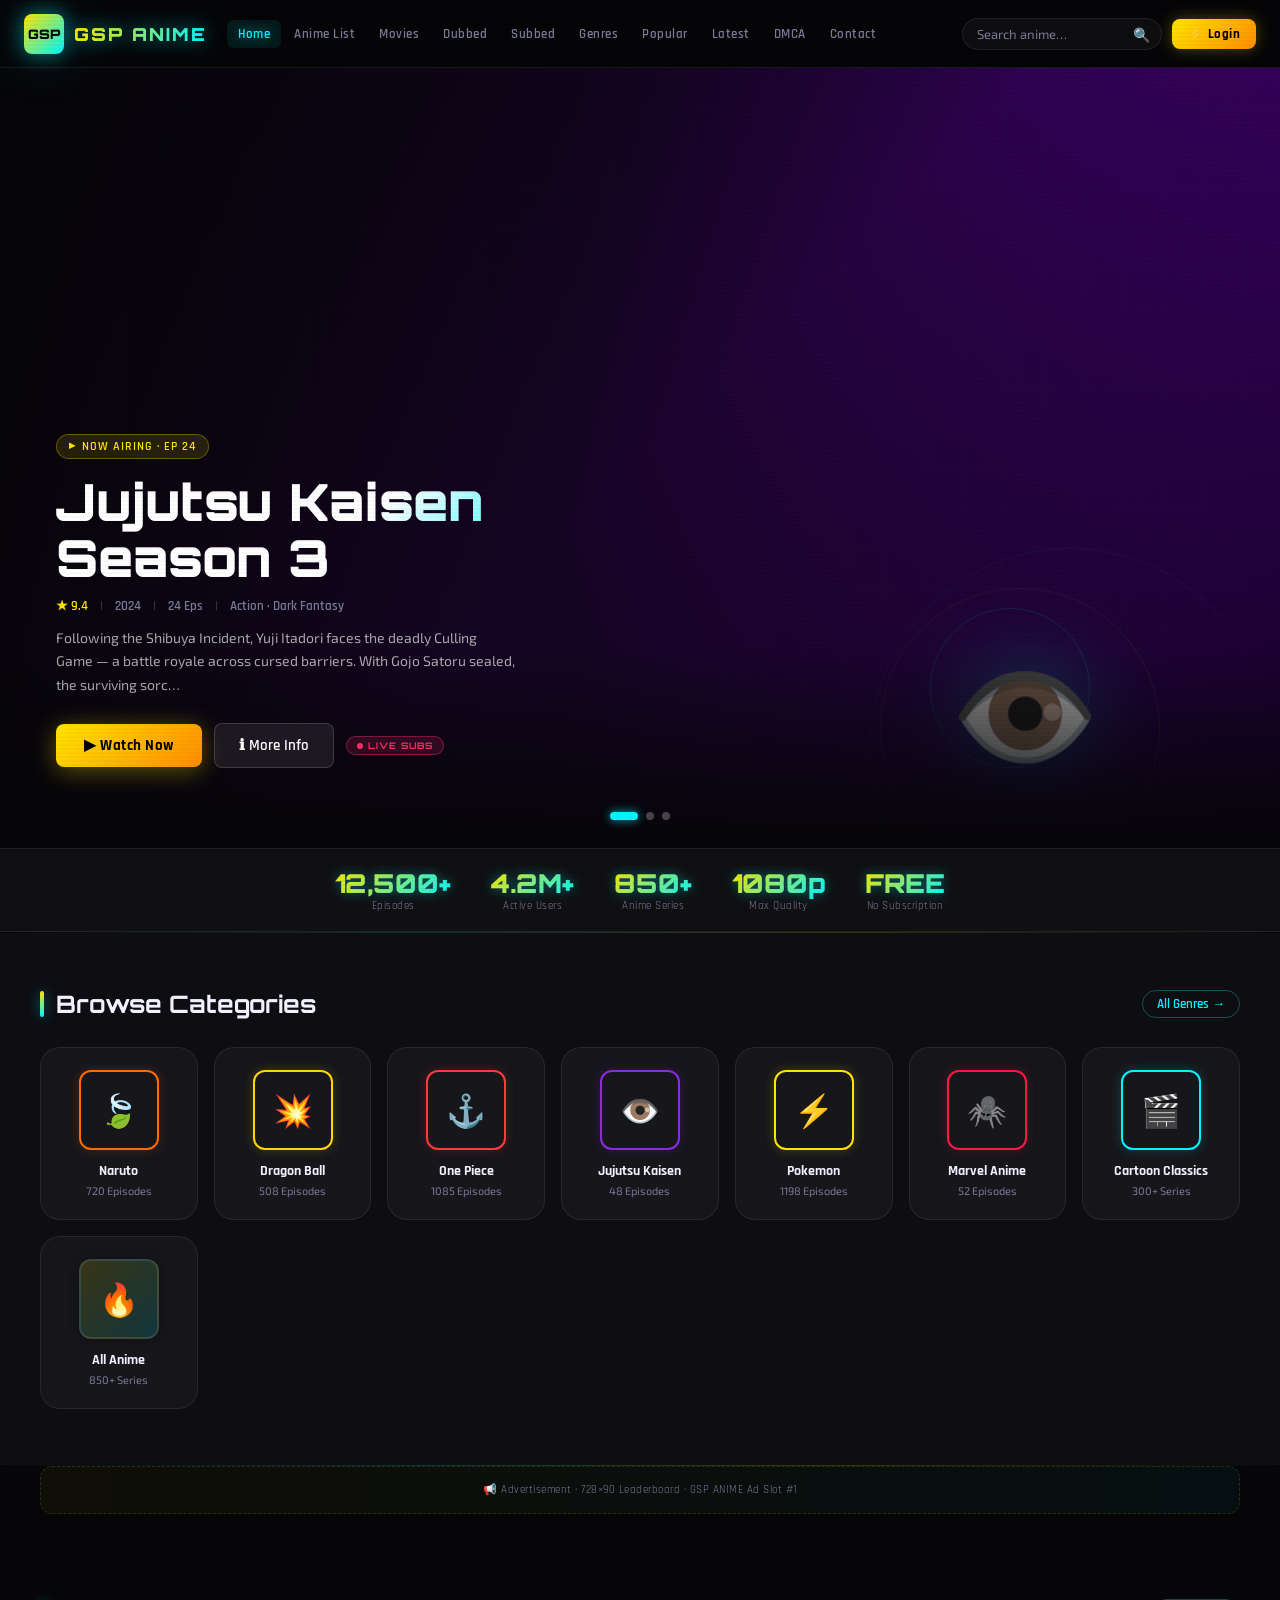
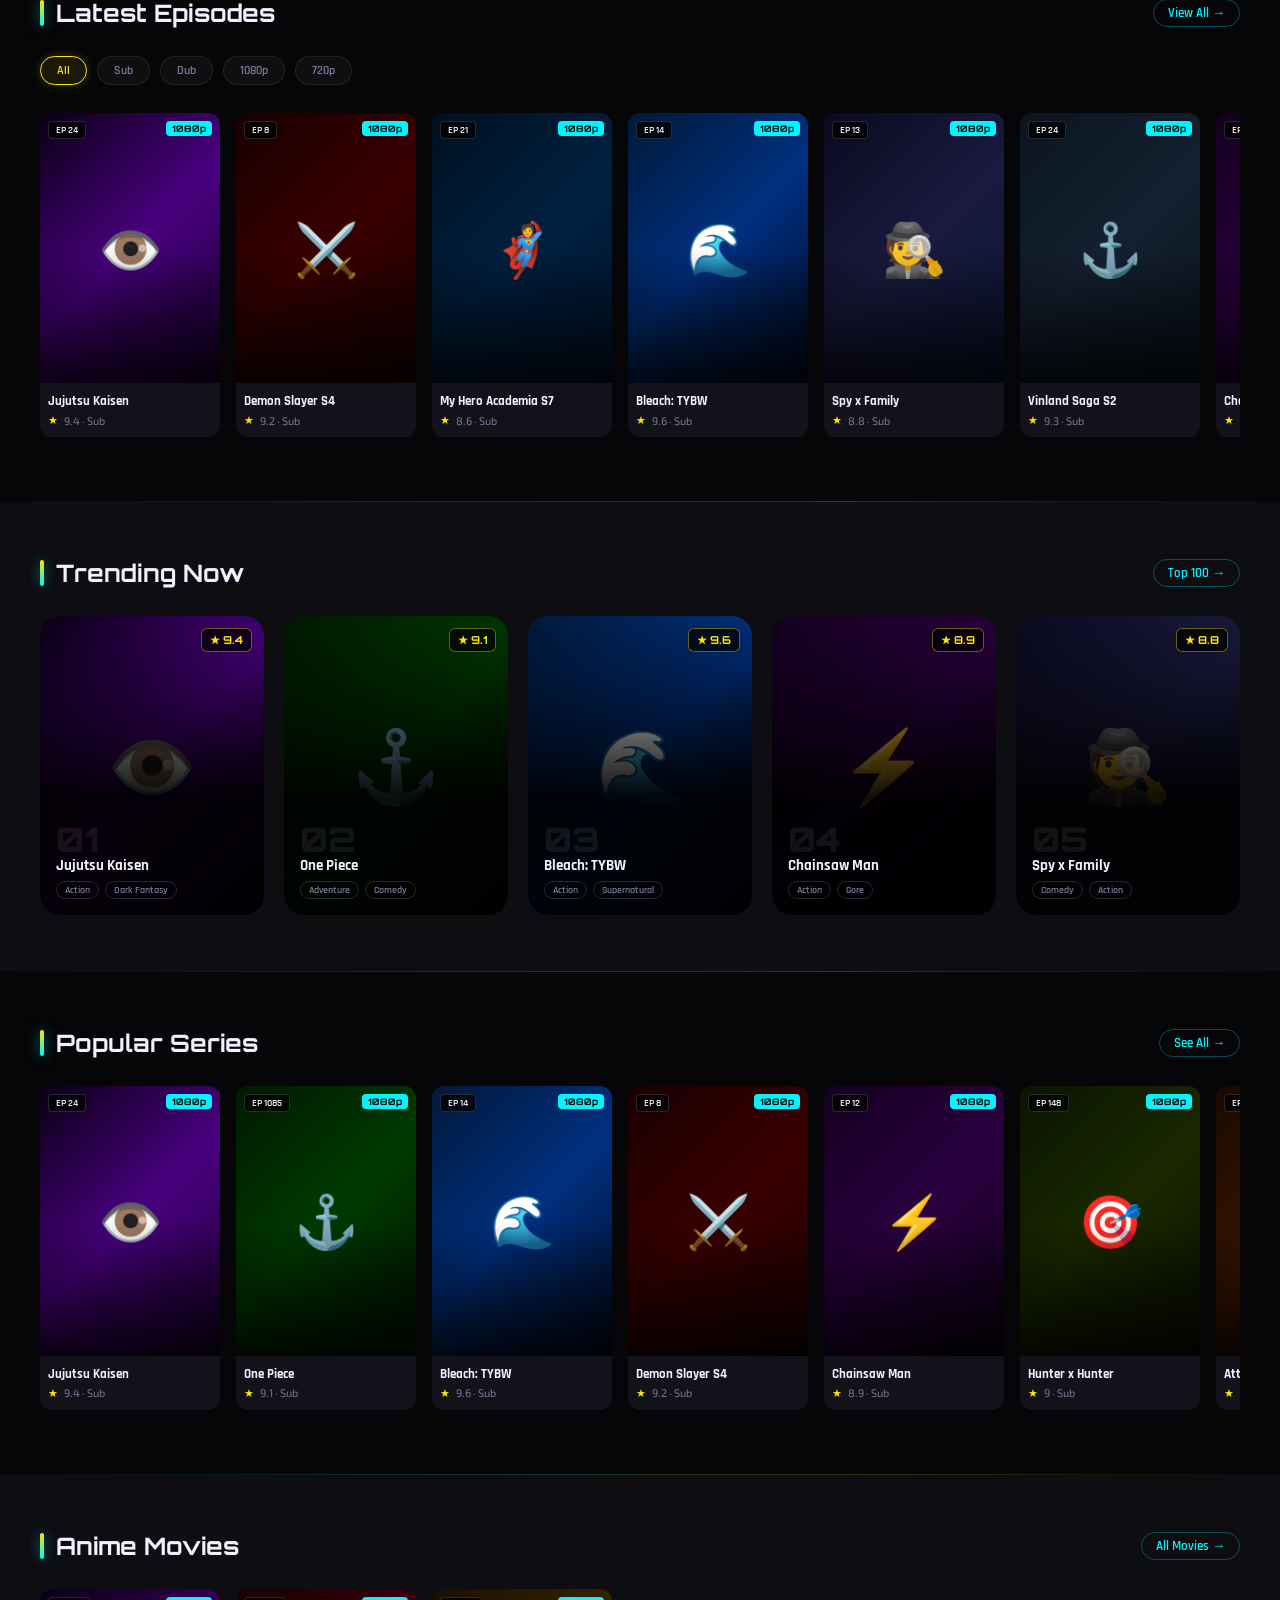
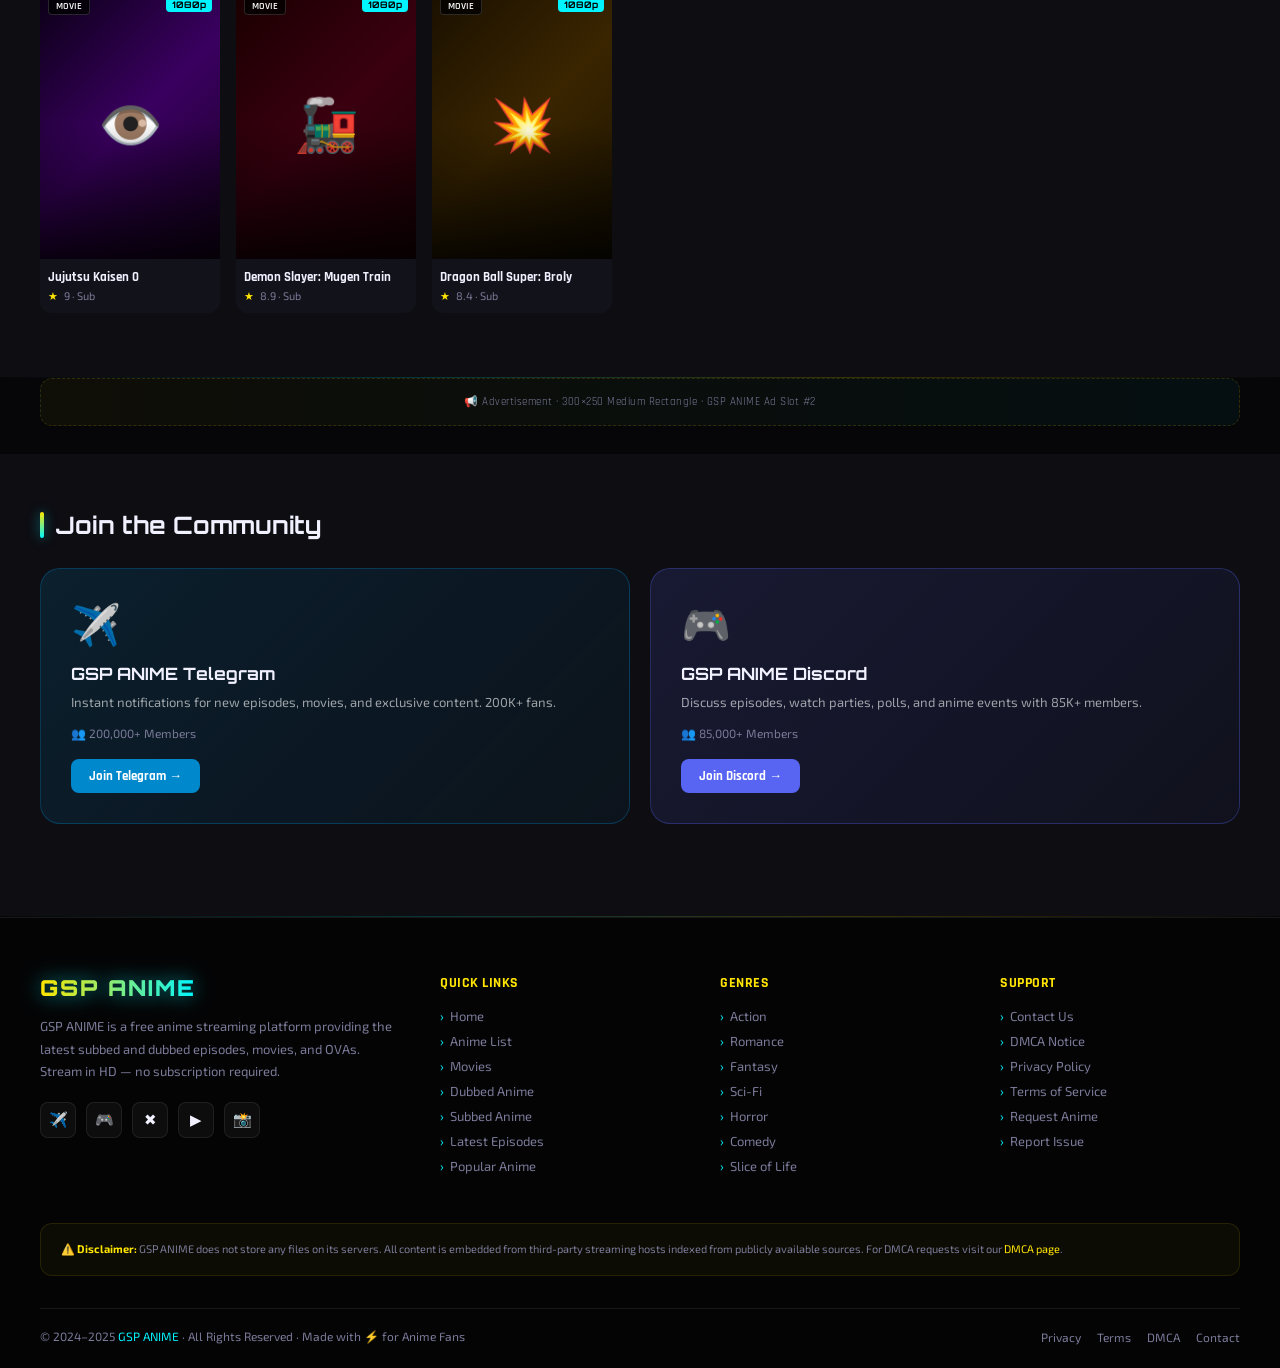
==== commit 7dab8d4c: "Enhance category cards with images and effects Added image wrappers and hover effects for category c" ====
--- a/index.html
+++ b/index.html
@@ -49,7 +49,25 @@
 .category-card::before{content:'';position:absolute;inset:0;background:var(--card-grad,linear-gradient(135deg,rgba(255,229,0,.05),rgba(0,245,255,.05)));opacity:0;transition:opacity .3s;}
 .category-card:hover::before{opacity:1;}
 .category-card:hover{border-color:var(--card-accent,var(--neon-cyan));transform:translateY(-4px);box-shadow:0 8px 32px rgba(0,0,0,.4),0 0 20px var(--card-glow,rgba(0,245,255,.2));}
-.cat-emoji{font-size:34px;margin-bottom:10px;display:block;}
+.cat-img-wrap{
+  width:80px;height:80px;
+  border-radius:12px;
+  overflow:hidden;
+  margin:0 auto 12px;
+  border:2px solid var(--card-accent,rgba(255,255,255,.1));
+  box-shadow:0 0 12px var(--card-glow,rgba(0,0,0,.3));
+  transition:box-shadow .3s;
+  position:relative;
+}
+.cat-img-wrap img{
+  width:100%;height:100%;
+  object-fit:cover;object-position:top center;
+  display:block;
+  transition:transform .4s ease;
+}
+.category-card:hover .cat-img-wrap img{transform:scale(1.1);}
+.category-card:hover .cat-img-wrap{box-shadow:0 0 20px var(--card-glow,rgba(0,245,255,.3));}
+.cat-fb-emoji{font-size:32px;display:flex;align-items:center;justify-content:center;width:100%;height:100%;}
 .cat-name{font-family:var(--font-heading);font-weight:700;font-size:14px;color:var(--text-primary);}
 .cat-count{font-size:11px;color:var(--text-muted);margin-top:4px;}
 .cat-naruto{--card-accent:#FF6B00;--card-glow:rgba(255,107,0,.2);--card-grad:linear-gradient(135deg,rgba(255,107,0,.08),transparent);}
@@ -118,14 +136,54 @@
     <a href="genres.html" class="section-link">All Genres →</a>
   </div>
   <div class="categories-grid">
-    <a href="genres.html?g=Shonen" class="category-card cat-naruto"><span class="cat-emoji">🍃</span><div class="cat-name">Naruto</div><div class="cat-count">720 Episodes</div></a>
-    <a href="genres.html?g=Action" class="category-card cat-dbz"><span class="cat-emoji">💥</span><div class="cat-name">Dragon Ball</div><div class="cat-count">508 Episodes</div></a>
-    <a href="anime-list.html" class="category-card cat-op"><span class="cat-emoji">⚓</span><div class="cat-name">One Piece</div><div class="cat-count">1085 Episodes</div></a>
-    <a href="genres.html?g=Dark Fantasy" class="category-card cat-jjk"><span class="cat-emoji">👁️</span><div class="cat-name">Jujutsu Kaisen</div><div class="cat-count">48 Episodes</div></a>
-    <a href="genres.html?g=Comedy" class="category-card cat-poke"><span class="cat-emoji">⚡</span><div class="cat-name">Pokemon</div><div class="cat-count">1198 Episodes</div></a>
-    <a href="genres.html?g=Superhero" class="category-card cat-marvel"><span class="cat-emoji">🕷️</span><div class="cat-name">Marvel Anime</div><div class="cat-count">52 Episodes</div></a>
-    <a href="genres.html?g=Adventure" class="category-card cat-classic"><span class="cat-emoji">🎬</span><div class="cat-name">Cartoon Classics</div><div class="cat-count">300+ Series</div></a>
-    <a href="anime-list.html" class="category-card"><span class="cat-emoji">🔥</span><div class="cat-name">All Anime</div><div class="cat-count">850+ Series</div></a>
+    <a href="genres.html?g=Shonen" class="category-card cat-naruto">
+      <div class="cat-img-wrap">
+        <img src="https://cdn.myanimelist.net/images/anime/13/17405.jpg" alt="Naruto" loading="lazy" onerror="this.style.display='none';this.parentElement.insertAdjacentHTML('beforeend','<span class=cat-fb-emoji>🍃</span>')">
+      </div>
+      <div class="cat-name">Naruto</div><div class="cat-count">720 Episodes</div>
+    </a>
+    <a href="genres.html?g=Action" class="category-card cat-dbz">
+      <div class="cat-img-wrap">
+        <img src="https://cdn.myanimelist.net/images/anime/1277/142014.jpg" alt="Dragon Ball Z" loading="lazy" onerror="this.style.display='none';this.parentElement.insertAdjacentHTML('beforeend','<span class=cat-fb-emoji>💥</span>')">
+      </div>
+      <div class="cat-name">Dragon Ball</div><div class="cat-count">508 Episodes</div>
+    </a>
+    <a href="anime-list.html" class="category-card cat-op">
+      <div class="cat-img-wrap">
+        <img src="https://cdn.myanimelist.net/images/anime/6/73245.jpg" alt="One Piece" loading="lazy" onerror="this.style.display='none';this.parentElement.insertAdjacentHTML('beforeend','<span class=cat-fb-emoji>⚓</span>')">
+      </div>
+      <div class="cat-name">One Piece</div><div class="cat-count">1085 Episodes</div>
+    </a>
+    <a href="genres.html?g=Dark Fantasy" class="category-card cat-jjk">
+      <div class="cat-img-wrap">
+        <img src="https://cdn.myanimelist.net/images/anime/1171/109222.jpg" alt="Jujutsu Kaisen" loading="lazy" onerror="this.style.display='none';this.parentElement.insertAdjacentHTML('beforeend','<span class=cat-fb-emoji>👁️</span>')">
+      </div>
+      <div class="cat-name">Jujutsu Kaisen</div><div class="cat-count">48 Episodes</div>
+    </a>
+    <a href="genres.html?g=Comedy" class="category-card cat-poke">
+      <div class="cat-img-wrap">
+        <img src="https://cdn.myanimelist.net/images/anime/1/47225.jpg" alt="Pokemon" loading="lazy" onerror="this.style.display='none';this.parentElement.insertAdjacentHTML('beforeend','<span class=cat-fb-emoji>⚡</span>')">
+      </div>
+      <div class="cat-name">Pokemon</div><div class="cat-count">1198 Episodes</div>
+    </a>
+    <a href="genres.html?g=Superhero" class="category-card cat-marvel">
+      <div class="cat-img-wrap">
+        <img src="https://cdn.myanimelist.net/images/anime/1764/126627.jpg" alt="Marvel Anime" loading="lazy" onerror="this.style.display='none';this.parentElement.insertAdjacentHTML('beforeend','<span class=cat-fb-emoji>🕷️</span>')">
+      </div>
+      <div class="cat-name">Marvel Anime</div><div class="cat-count">52 Episodes</div>
+    </a>
+    <a href="genres.html?g=Adventure" class="category-card cat-classic">
+      <div class="cat-img-wrap">
+        <img src="https://cdn.myanimelist.net/images/anime/10/47347.jpg" alt="Cartoon Classics" loading="lazy" onerror="this.style.display='none';this.parentElement.insertAdjacentHTML('beforeend','<span class=cat-fb-emoji>🎬</span>')">
+      </div>
+      <div class="cat-name">Cartoon Classics</div><div class="cat-count">300+ Series</div>
+    </a>
+    <a href="anime-list.html" class="category-card">
+      <div class="cat-img-wrap" style="background:linear-gradient(135deg,rgba(255,229,0,.15),rgba(0,245,255,.15));display:flex;align-items:center;justify-content:center;">
+        <span style="font-size:32px">🔥</span>
+      </div>
+      <div class="cat-name">All Anime</div><div class="cat-count">850+ Series</div>
+    </a>
   </div>
 </section>
 
--- a/style.css
+++ b/style.css
@@ -92,12 +92,34 @@
 .anime-card:hover{transform:scale(1.05) translateY(-4px);}
 .anime-card:hover .card-overlay{opacity:1;}
 .card-thumb{width:100%;aspect-ratio:2/3;display:flex;align-items:center;justify-content:center;font-size:44px;position:relative;overflow:hidden;}
-.card-thumb::after{content:'';position:absolute;inset:0;background:linear-gradient(to top,rgba(0,0,0,.8) 0%,transparent 50%);}
-.card-overlay{position:absolute;inset:0;background:rgba(0,245,255,.1);opacity:0;transition:opacity .3s;display:flex;align-items:center;justify-content:center;z-index:1;}
+.card-thumb::after{content:'';position:absolute;inset:0;background:linear-gradient(to top,rgba(0,0,0,.8) 0%,transparent 50%);pointer-events:none;z-index:1;}
+
+/* Thumbnail image — fills card, zooms on hover */
+.card-thumb-img{
+  position:absolute;inset:0;
+  width:100%;height:100%;
+  object-fit:cover;object-position:top center;
+  display:block;
+  transition:transform .45s ease;
+  z-index:0;
+}
+.anime-card:hover .card-thumb-img{transform:scale(1.08);}
+
+/* Fallback emoji shown when image fails / no thumb */
+.card-thumb-fallback{
+  display:none;
+  align-items:center;justify-content:center;
+  width:100%;height:100%;
+  font-size:52px;
+  position:absolute;inset:0;
+  z-index:0;
+}
+
+.card-overlay{position:absolute;inset:0;background:rgba(0,245,255,.1);opacity:0;transition:opacity .3s;display:flex;align-items:center;justify-content:center;z-index:2;}
 .play-btn-overlay{width:50px;height:50px;background:rgba(0,0,0,.7);border:2px solid var(--neon-cyan);border-radius:50%;display:flex;align-items:center;justify-content:center;font-size:16px;box-shadow:var(--glow-cyan);}
-.quality-badge{position:absolute;top:8px;right:8px;z-index:2;background:var(--neon-yellow);color:#000;font-family:var(--font-display);font-size:9px;font-weight:700;padding:2px 6px;border-radius:4px;}
+.quality-badge{position:absolute;top:8px;right:8px;z-index:3;background:var(--neon-yellow);color:#000;font-family:var(--font-display);font-size:9px;font-weight:700;padding:2px 6px;border-radius:4px;}
 .quality-badge.hd{background:var(--neon-cyan);}
-.ep-badge{position:absolute;top:8px;left:8px;z-index:2;background:rgba(0,0,0,.75);border:1px solid rgba(255,255,255,.15);color:#fff;font-size:10px;padding:2px 7px;border-radius:4px;font-family:var(--font-heading);font-weight:600;backdrop-filter:blur(4px);}
+.ep-badge{position:absolute;top:8px;left:8px;z-index:3;background:rgba(0,0,0,.75);border:1px solid rgba(255,255,255,.15);color:#fff;font-size:10px;padding:2px 7px;border-radius:4px;font-family:var(--font-heading);font-weight:600;backdrop-filter:blur(4px);}
 .card-info{padding:10px 8px;background:var(--bg-card);}
 .card-title{font-family:var(--font-heading);font-weight:700;font-size:13px;color:var(--text-primary);white-space:nowrap;overflow:hidden;text-overflow:ellipsis;margin-bottom:4px;}
 .card-sub{font-size:11px;color:var(--text-muted);display:flex;align-items:center;gap:6px;}
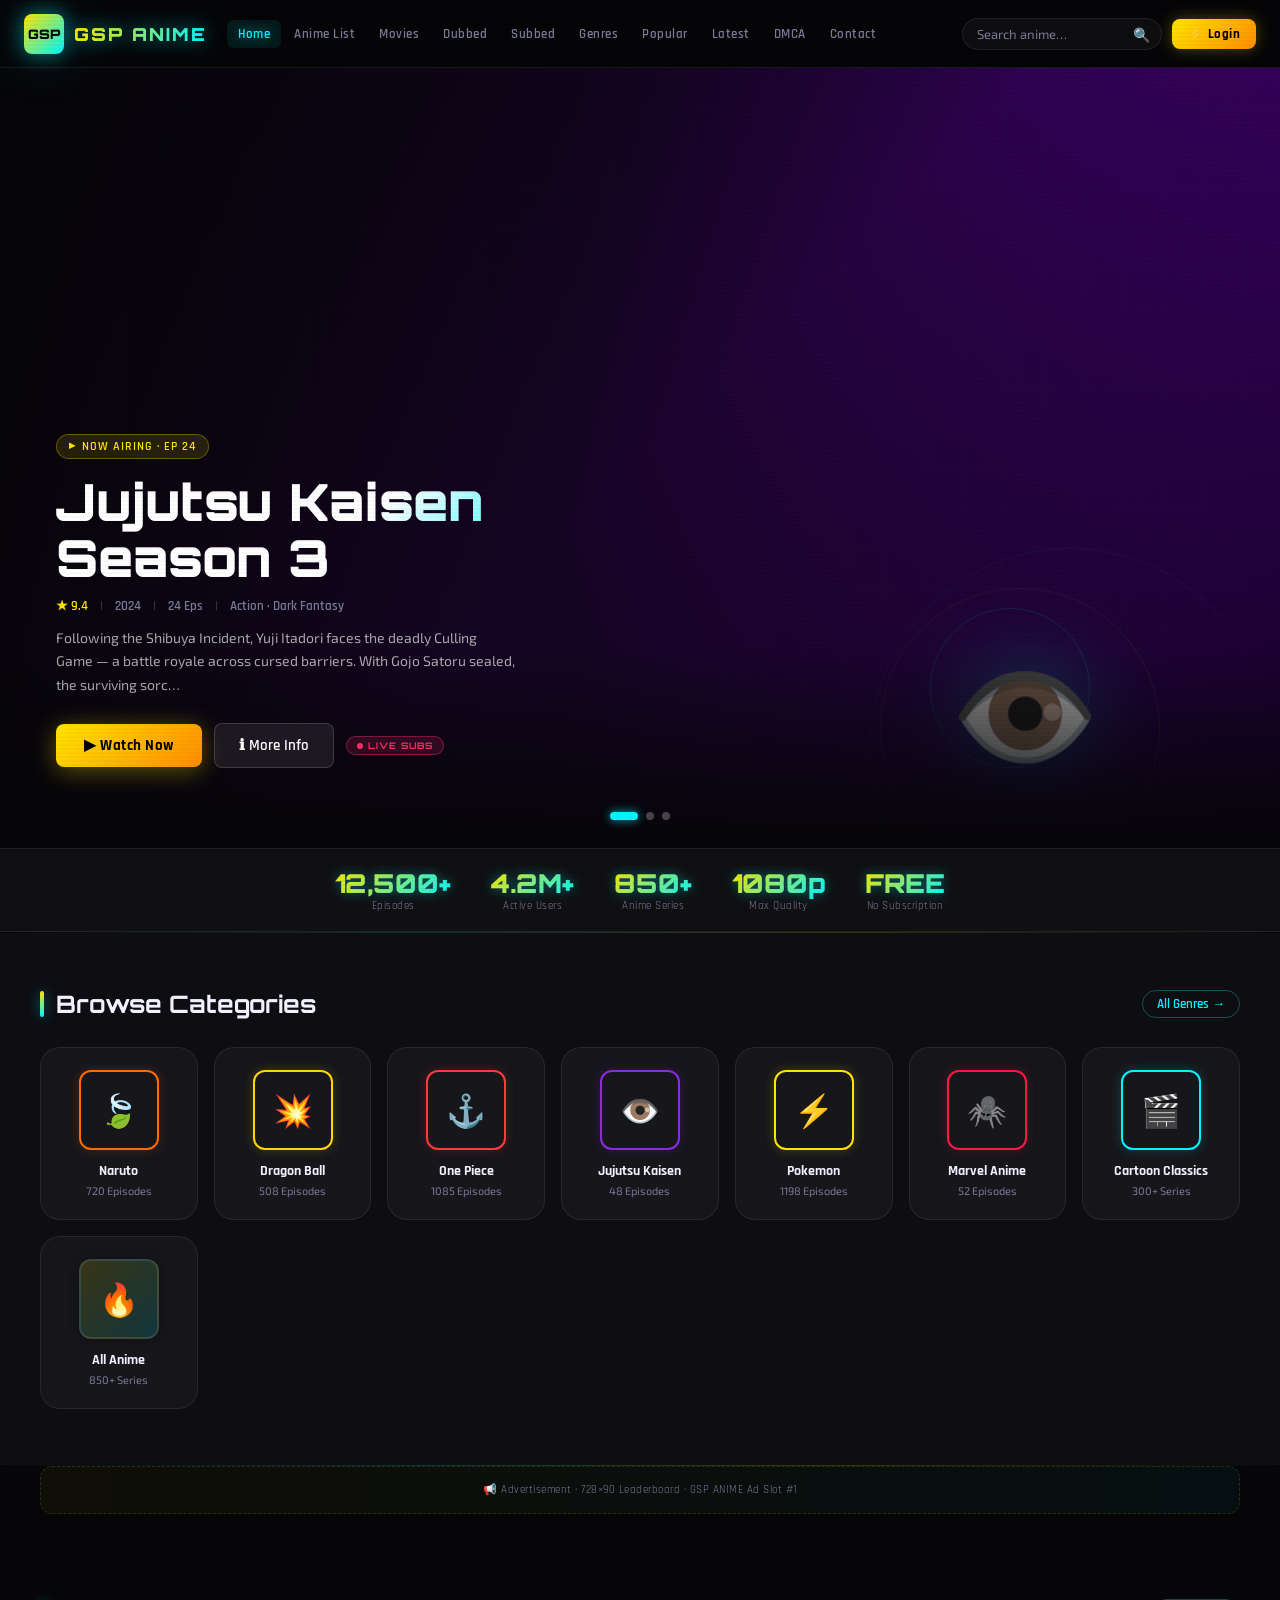
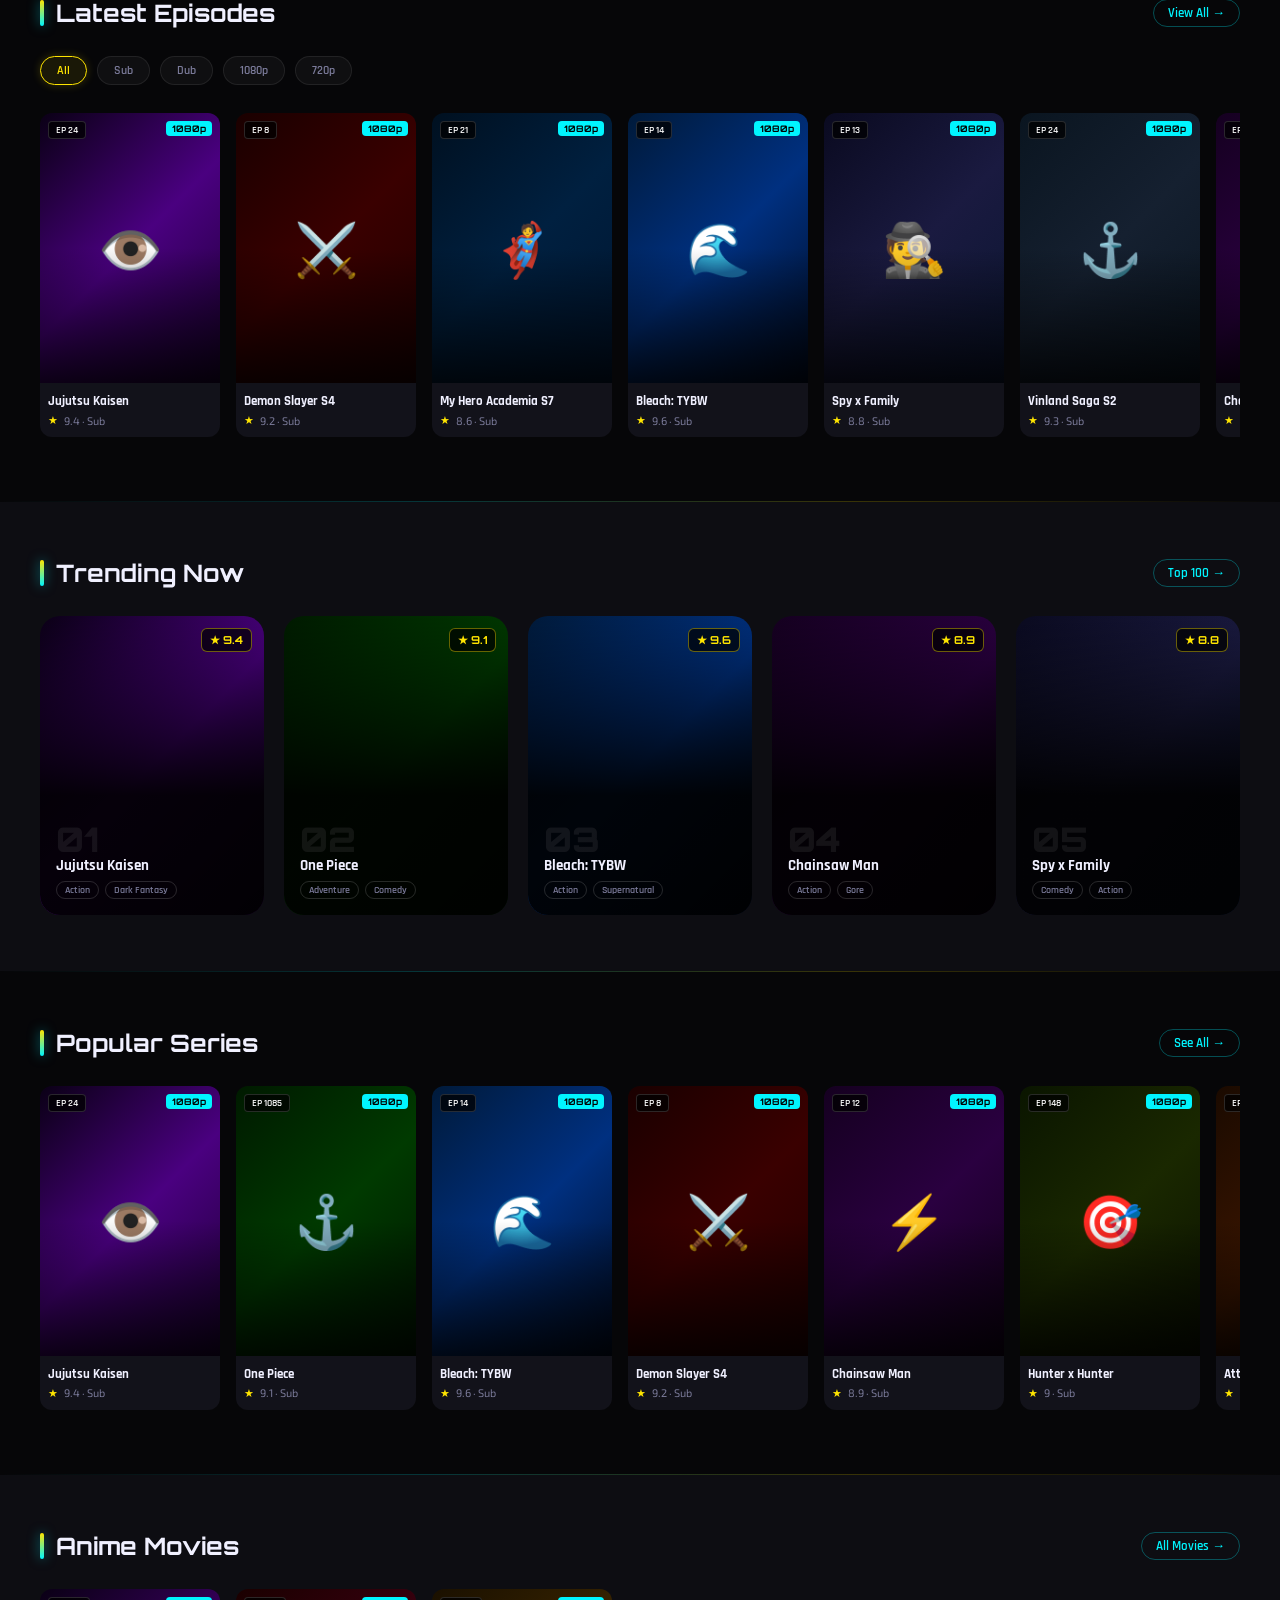
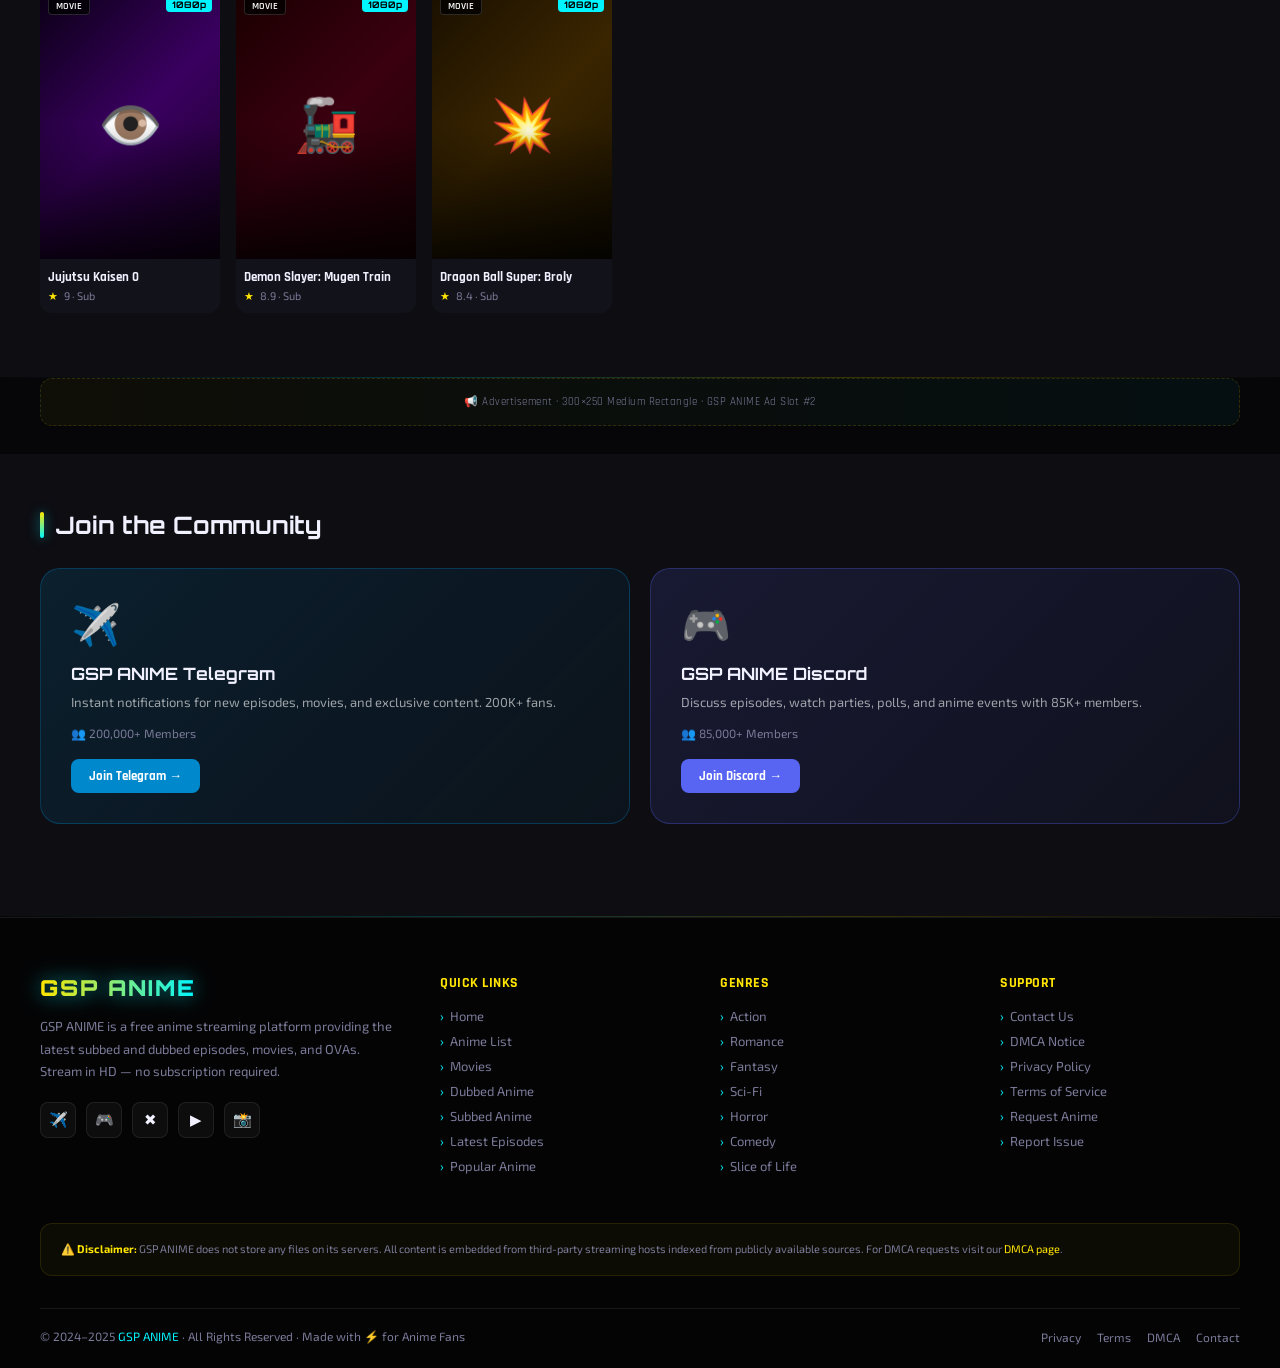
==== commit 2ce5b169: "Update anime images and links in index.html" ====
--- a/index.html
+++ b/index.html
@@ -138,43 +138,43 @@
   <div class="categories-grid">
     <a href="genres.html?g=Shonen" class="category-card cat-naruto">
       <div class="cat-img-wrap">
-        <img src="https://cdn.myanimelist.net/images/anime/13/17405.jpg" alt="Naruto" loading="lazy" onerror="this.style.display='none';this.parentElement.insertAdjacentHTML('beforeend','<span class=cat-fb-emoji>🍃</span>')">
+        <img src="https://s4.anilist.co/file/anilistcdn/media/anime/cover/large/bx20-YBNGqJkBaqbm.jpg" alt="Naruto" loading="lazy" onerror="this.style.display='none';this.parentElement.insertAdjacentHTML('beforeend','<span class=cat-fb-emoji>🍃</span>')">
       </div>
       <div class="cat-name">Naruto</div><div class="cat-count">720 Episodes</div>
     </a>
     <a href="genres.html?g=Action" class="category-card cat-dbz">
       <div class="cat-img-wrap">
-        <img src="https://cdn.myanimelist.net/images/anime/1277/142014.jpg" alt="Dragon Ball Z" loading="lazy" onerror="this.style.display='none';this.parentElement.insertAdjacentHTML('beforeend','<span class=cat-fb-emoji>💥</span>')">
+        <img src="https://s4.anilist.co/file/anilistcdn/media/anime/cover/large/bx813-2L5UoHqZ6yAl.jpg" alt="Dragon Ball Z" loading="lazy" onerror="this.style.display='none';this.parentElement.insertAdjacentHTML('beforeend','<span class=cat-fb-emoji>💥</span>')">
       </div>
       <div class="cat-name">Dragon Ball</div><div class="cat-count">508 Episodes</div>
     </a>
     <a href="anime-list.html" class="category-card cat-op">
       <div class="cat-img-wrap">
-        <img src="https://cdn.myanimelist.net/images/anime/6/73245.jpg" alt="One Piece" loading="lazy" onerror="this.style.display='none';this.parentElement.insertAdjacentHTML('beforeend','<span class=cat-fb-emoji>⚓</span>')">
+        <img src="https://s4.anilist.co/file/anilistcdn/media/anime/cover/large/bx21-YcayjnyAanMm.jpg" alt="One Piece" loading="lazy" onerror="this.style.display='none';this.parentElement.insertAdjacentHTML('beforeend','<span class=cat-fb-emoji>⚓</span>')">
       </div>
       <div class="cat-name">One Piece</div><div class="cat-count">1085 Episodes</div>
     </a>
     <a href="genres.html?g=Dark Fantasy" class="category-card cat-jjk">
       <div class="cat-img-wrap">
-        <img src="https://cdn.myanimelist.net/images/anime/1171/109222.jpg" alt="Jujutsu Kaisen" loading="lazy" onerror="this.style.display='none';this.parentElement.insertAdjacentHTML('beforeend','<span class=cat-fb-emoji>👁️</span>')">
+        <img src="https://s4.anilist.co/file/anilistcdn/media/anime/cover/large/bx113415-979NCMpMBj6l.jpg" alt="Jujutsu Kaisen" loading="lazy" onerror="this.style.display='none';this.parentElement.insertAdjacentHTML('beforeend','<span class=cat-fb-emoji>👁️</span>')">
       </div>
       <div class="cat-name">Jujutsu Kaisen</div><div class="cat-count">48 Episodes</div>
     </a>
     <a href="genres.html?g=Comedy" class="category-card cat-poke">
       <div class="cat-img-wrap">
-        <img src="https://cdn.myanimelist.net/images/anime/1/47225.jpg" alt="Pokemon" loading="lazy" onerror="this.style.display='none';this.parentElement.insertAdjacentHTML('beforeend','<span class=cat-fb-emoji>⚡</span>')">
+        <img src="https://s4.anilist.co/file/anilistcdn/media/anime/cover/large/bx527-fzFbcT2O1OjM.jpg" alt="Pokemon" loading="lazy" onerror="this.style.display='none';this.parentElement.insertAdjacentHTML('beforeend','<span class=cat-fb-emoji>⚡</span>')">
       </div>
       <div class="cat-name">Pokemon</div><div class="cat-count">1198 Episodes</div>
     </a>
     <a href="genres.html?g=Superhero" class="category-card cat-marvel">
       <div class="cat-img-wrap">
-        <img src="https://cdn.myanimelist.net/images/anime/1764/126627.jpg" alt="Marvel Anime" loading="lazy" onerror="this.style.display='none';this.parentElement.insertAdjacentHTML('beforeend','<span class=cat-fb-emoji>🕷️</span>')">
+        <img src="https://s4.anilist.co/file/anilistcdn/media/anime/cover/large/bx11061-EiC0ZSbExhVF.jpg" alt="Marvel Anime" loading="lazy" onerror="this.style.display='none';this.parentElement.insertAdjacentHTML('beforeend','<span class=cat-fb-emoji>🕷️</span>')">
       </div>
       <div class="cat-name">Marvel Anime</div><div class="cat-count">52 Episodes</div>
     </a>
     <a href="genres.html?g=Adventure" class="category-card cat-classic">
       <div class="cat-img-wrap">
-        <img src="https://cdn.myanimelist.net/images/anime/10/47347.jpg" alt="Cartoon Classics" loading="lazy" onerror="this.style.display='none';this.parentElement.insertAdjacentHTML('beforeend','<span class=cat-fb-emoji>🎬</span>')">
+        <img src="https://s4.anilist.co/file/anilistcdn/media/anime/cover/large/bx16498-Uwth4UtnLkBn.jpg" alt="Cartoon Classics" loading="lazy" onerror="this.style.display='none';this.parentElement.insertAdjacentHTML('beforeend','<span class=cat-fb-emoji>🎬</span>')">
       </div>
       <div class="cat-name">Cartoon Classics</div><div class="cat-count">300+ Series</div>
     </a>
@@ -336,7 +336,13 @@
 // ===== TRENDING GRID =====
 document.getElementById('trendingGrid').innerHTML = getTrending().map((a,i) => `
   <a href="detail.html?id=${a.id}" class="trend-card">
-    <div class="trend-bg" style="background:${a.bg}">${a.emoji}</div>
+    <div class="trend-bg" style="background:${a.bg}">
+      ${a.thumb ? `<img src="${a.thumb}" alt="${a.title}" loading="lazy" decoding="async"
+        style="position:absolute;inset:0;width:100%;height:100%;object-fit:cover;object-position:top center;transition:transform .45s ease;"
+        onerror="this.style.display='none'"
+        class="trend-thumb-img">` : ''}
+      <span style="font-size:72px;position:relative;z-index:0;${a.thumb?'display:none':''}">${a.emoji}</span>
+    </div>
     <div class="trend-overlay"></div>
     <div class="rating-badge-abs">★ ${a.rating}</div>
     <div class="trend-content">
